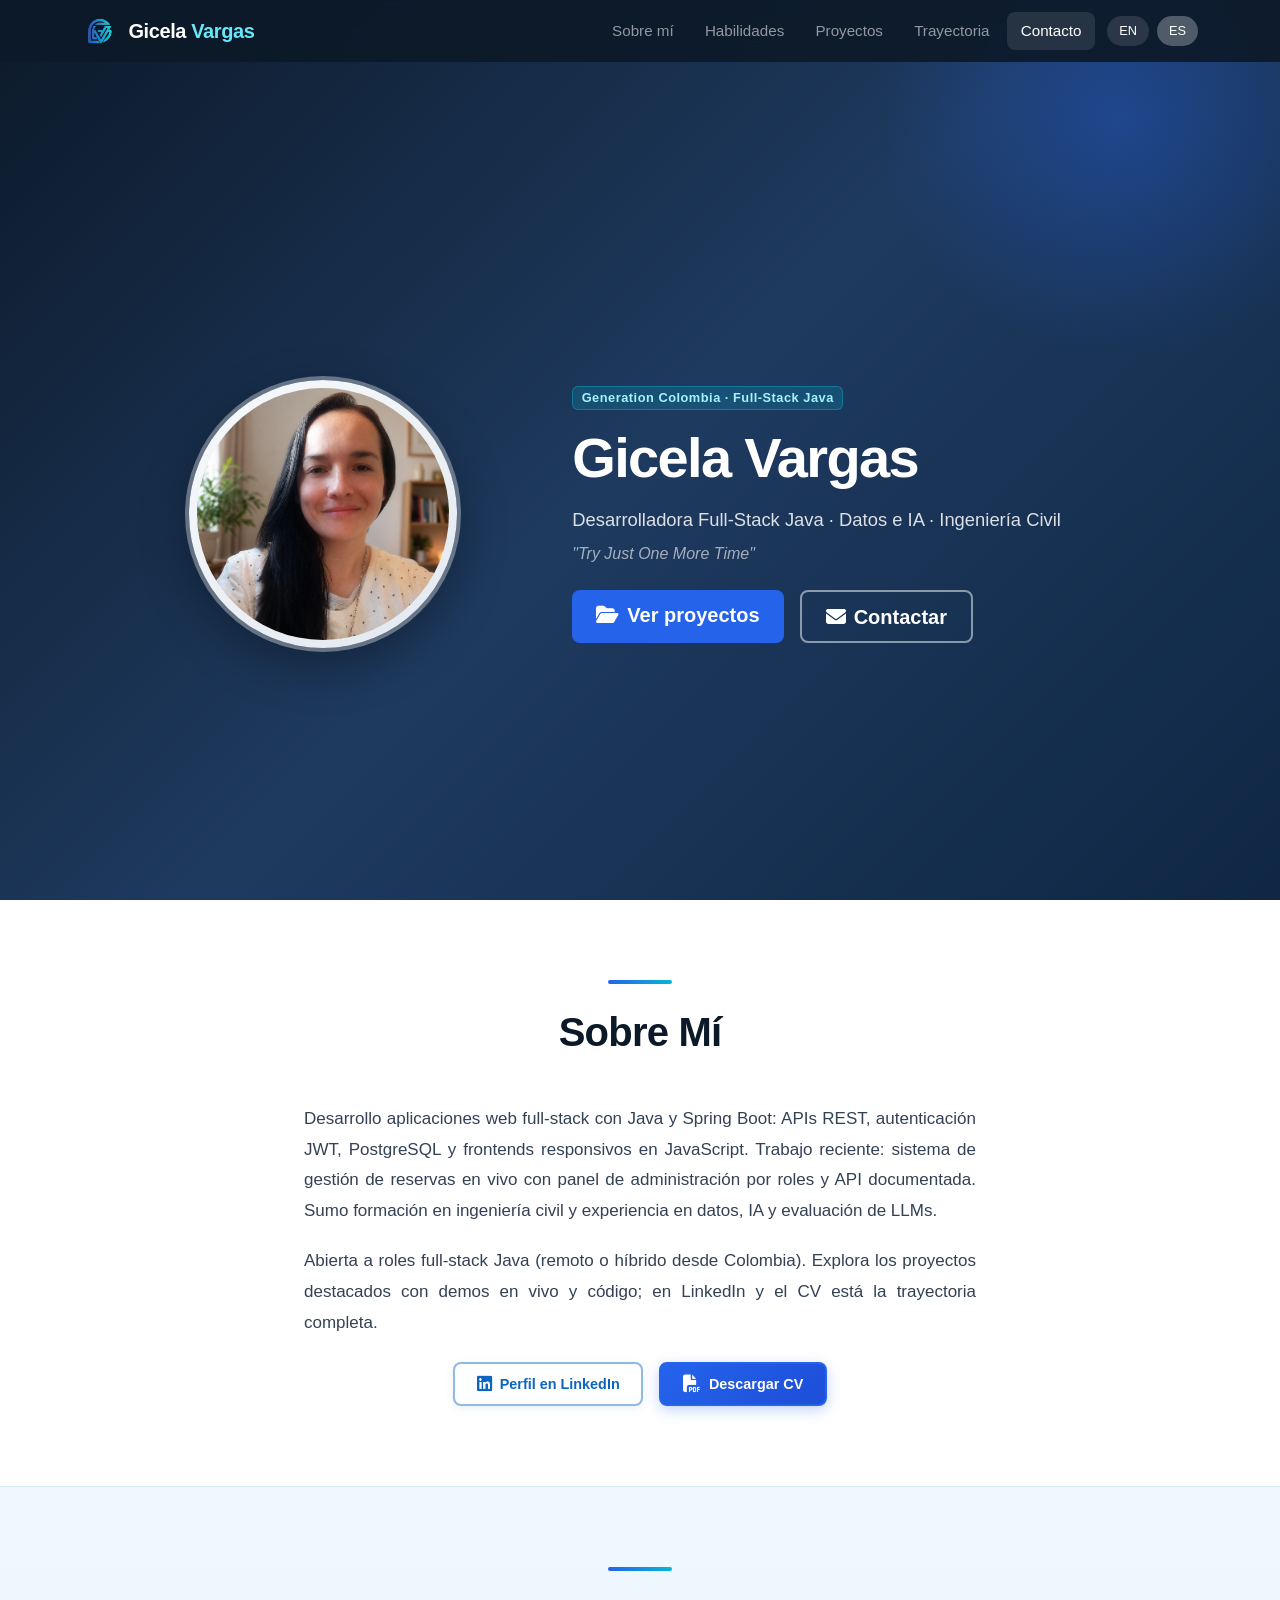
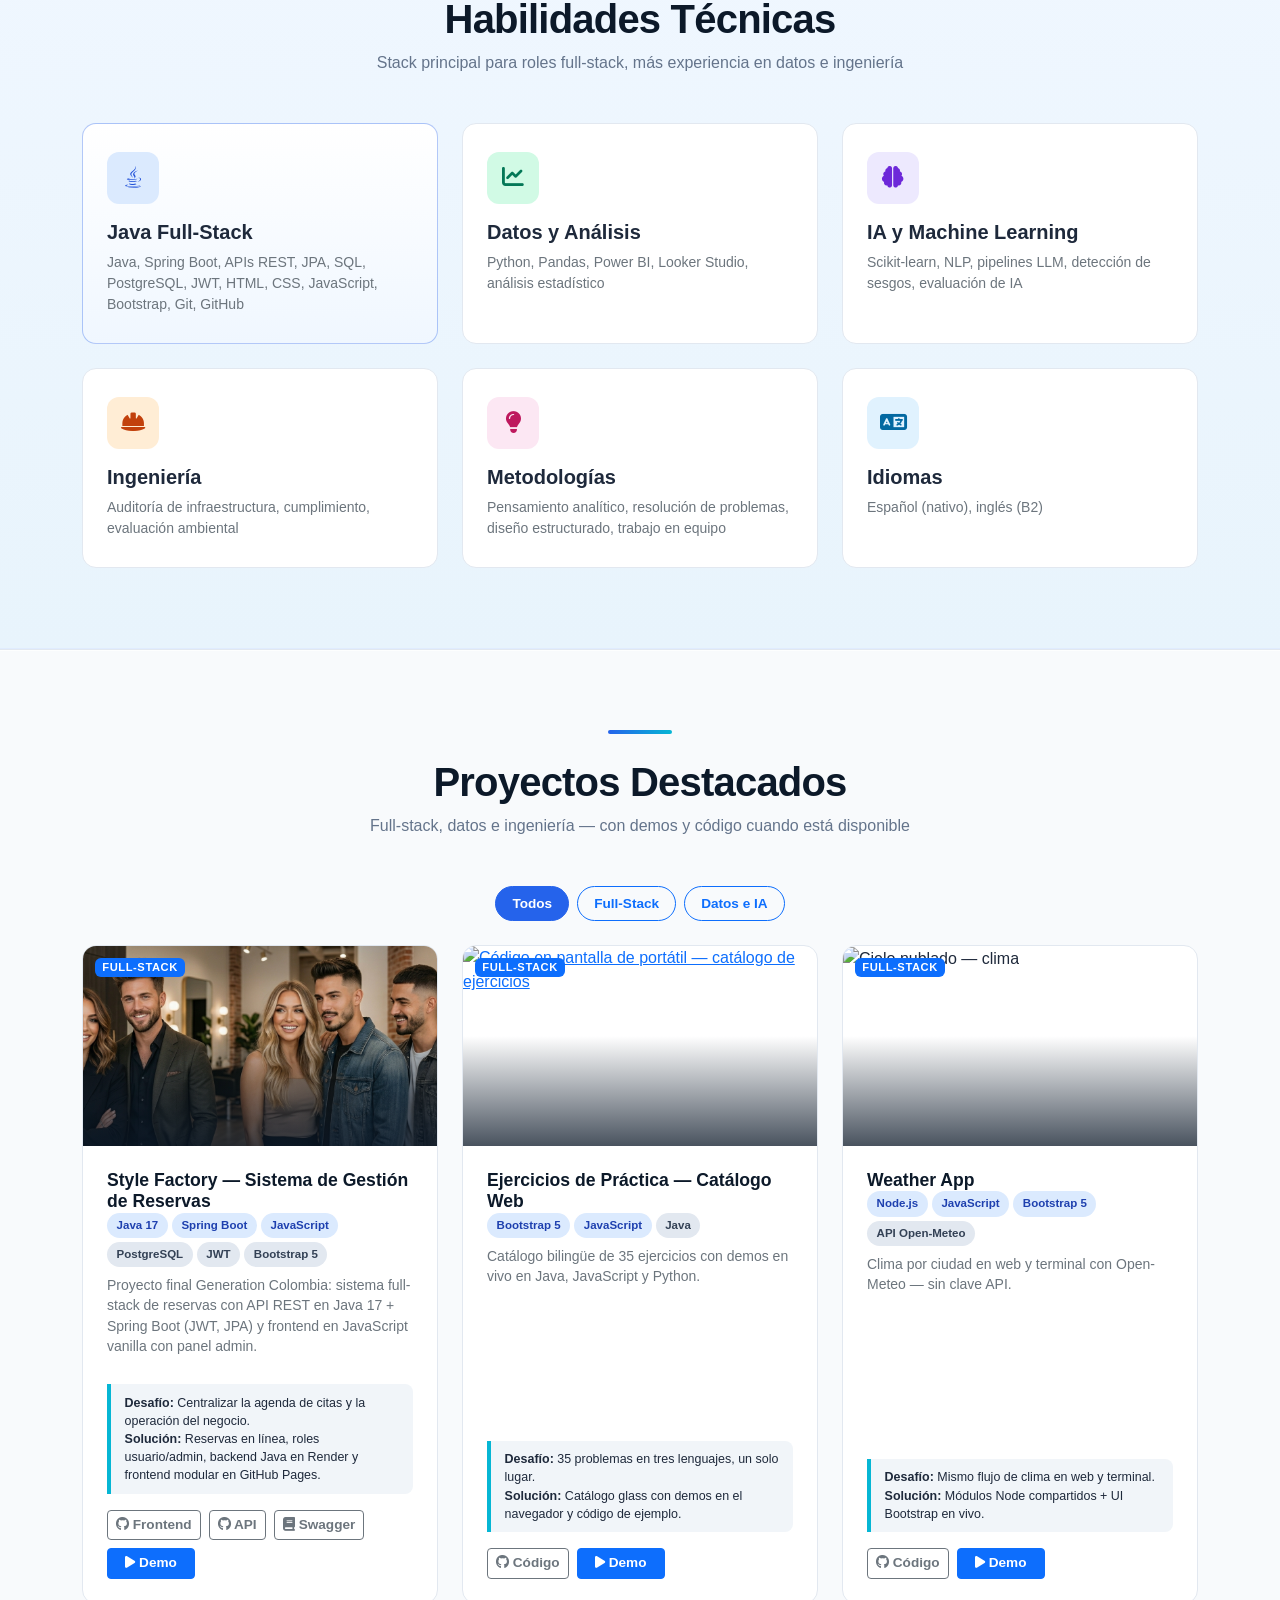
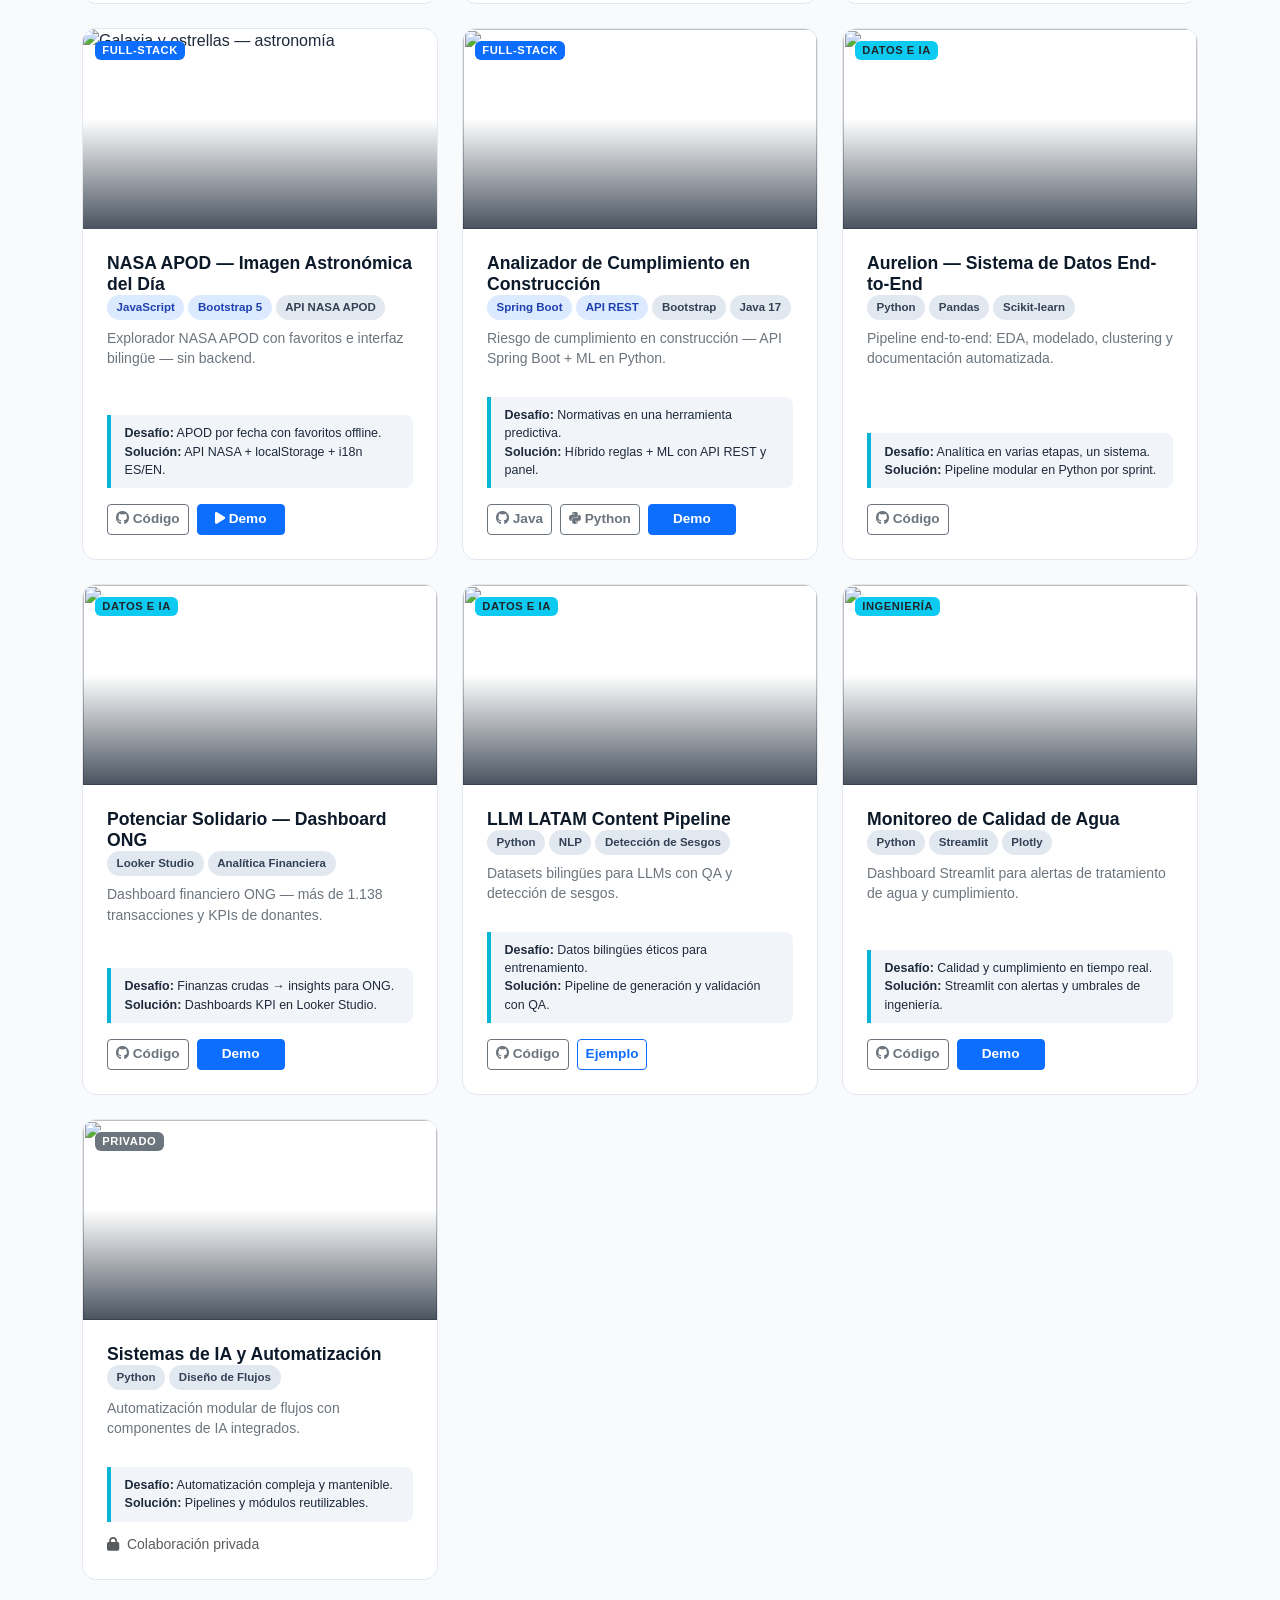
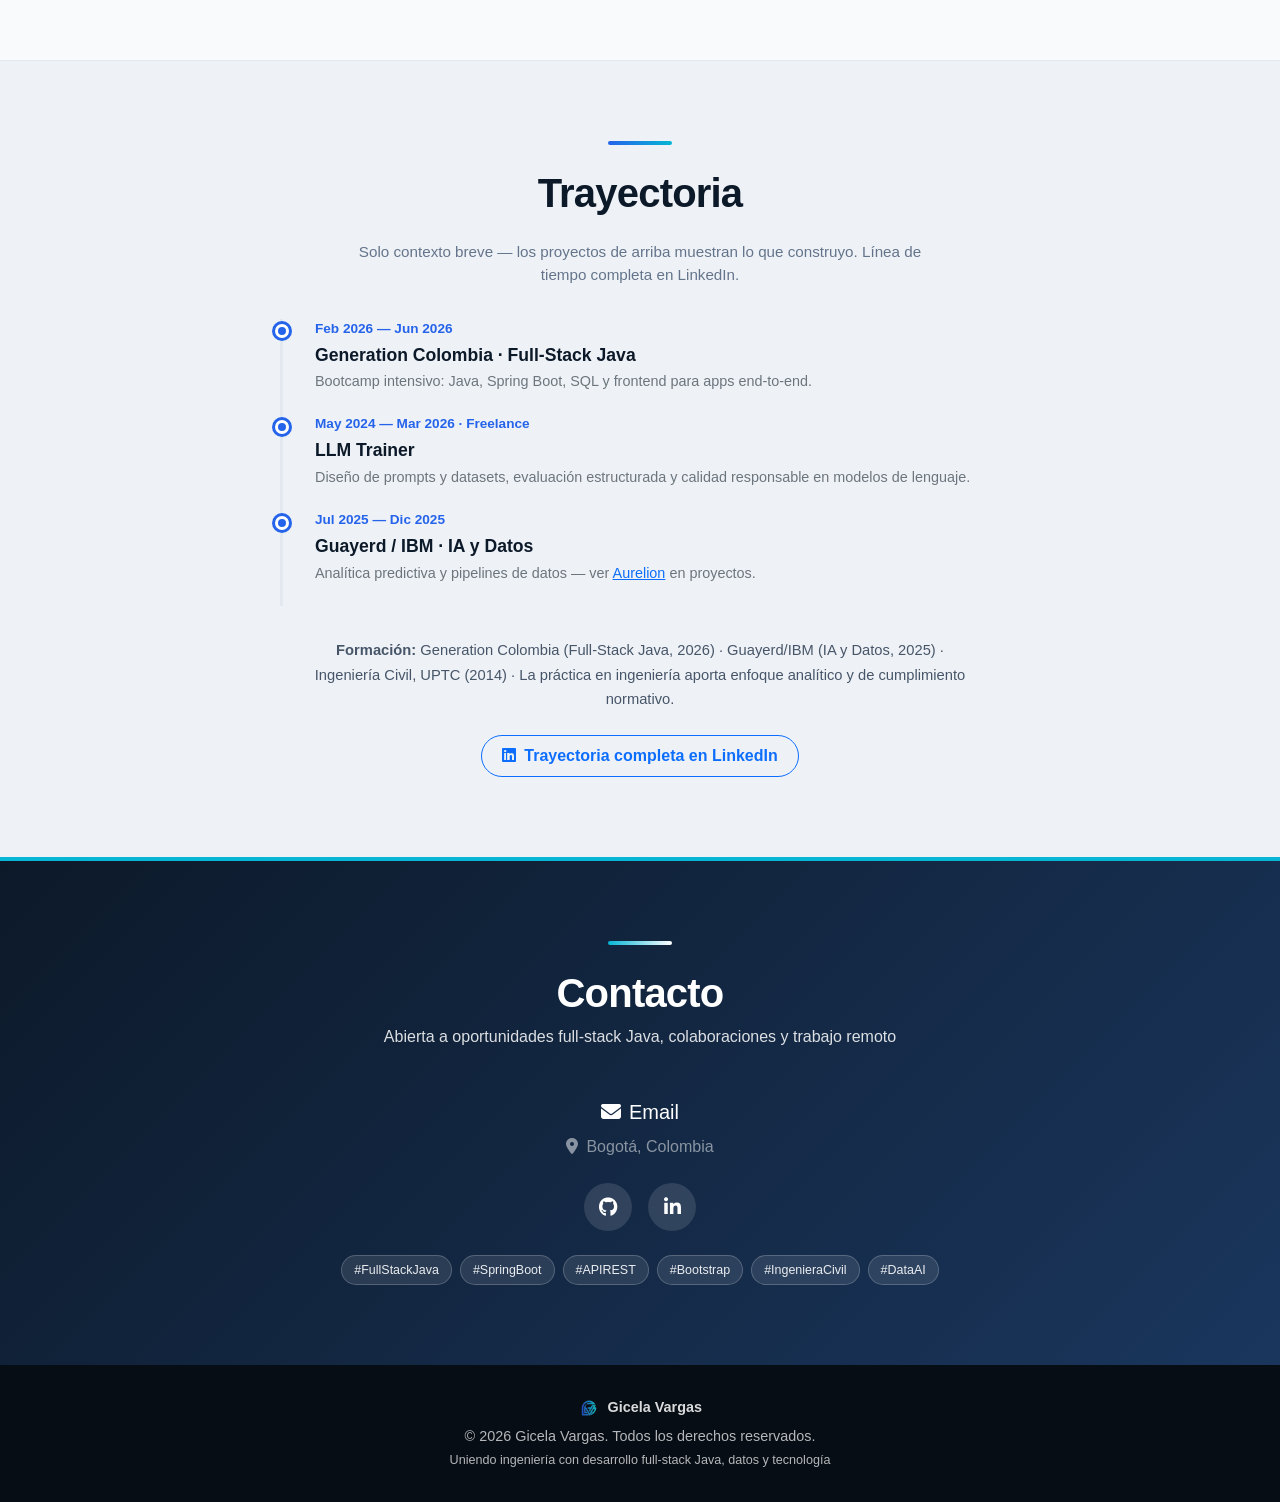
==== index-es.html @ 5c9d3926 "About Me: describir el sistema de reservas sin nombre de bootcamp ni proyecto." ====
<!DOCTYPE html>
<html lang="es">
<head>
  <meta charset="UTF-8">
  <meta name="viewport" content="width=device-width, initial-scale=1.0">
  <meta name="description" content="Gicela Vargas — Desarrolladora Full-Stack Java. Spring Boot, APIs REST, proyectos de datos e IA con demos. Bogotá, abierta a remoto.">
  <title>Gicela Vargas | Desarrolladora Full-Stack Java</title>

  <!-- Open Graph / LinkedIn, WhatsApp, Facebook -->
  <meta property="og:url" content="https://enithv.github.io/portfolio-website/index-es.html">
  <meta property="og:type" content="website">
  <meta property="og:title" content="Gicela Vargas | Desarrolladora Full-Stack Java">
  <meta property="og:description" content="Gicela Vargas — Desarrolladora Full-Stack Java. Spring Boot, APIs REST, proyectos de datos e IA con demos. Bogotá, abierta a remoto.">
  <meta property="og:image" content="https://enithv.github.io/portfolio-website/img/og-image.jpg">
  <meta property="og:image:width" content="1200">
  <meta property="og:image:height" content="630">
  <meta property="og:image:alt" content="Gicela Vargas, desarrolladora Full-Stack Java">
  <meta property="og:locale" content="es_CO">

  <!-- Twitter / X -->
  <meta name="twitter:card" content="summary_large_image">
  <meta name="twitter:title" content="Gicela Vargas | Desarrolladora Full-Stack Java">
  <meta name="twitter:description" content="Gicela Vargas — Desarrolladora Full-Stack Java. Spring Boot, APIs REST, proyectos de datos e IA con demos. Bogotá, abierta a remoto.">
  <meta name="twitter:image" content="https://enithv.github.io/portfolio-website/img/og-image.jpg">

  <link rel="icon" href="img/favicon.png" type="image/png">
  <link rel="preconnect" href="https://fonts.bunny.net">
  <link href="https://fonts.bunny.net/css?family=plus-jakarta-sans:400,500,600,700,800" rel="stylesheet">
  <link href="https://cdn.jsdelivr.net/npm/bootstrap@5.3.3/dist/css/bootstrap.min.css" rel="stylesheet">
  <link href="https://cdnjs.cloudflare.com/ajax/libs/font-awesome/6.5.0/css/all.min.css" rel="stylesheet">
  <link href="css/styles.css" rel="stylesheet">
</head>
<body>

  <a href="#main" class="skip-link">Ir al contenido principal</a>

  <nav class="navbar navbar-expand-lg navbar-dark site-navbar fixed-top" aria-label="Navegación principal">
    <div class="container">
      <a class="navbar-brand brand-lockup" href="#home" aria-label="Gicela Vargas — inicio">
        <img src="img/logo-icon.png" alt="" width="36" height="36" class="brand-mark" aria-hidden="true">
        <span class="brand-text">Gicela <span class="brand-accent">Vargas</span></span>
      </a>
      <button class="navbar-toggler" type="button" data-bs-toggle="collapse" data-bs-target="#navbarNav"
        aria-controls="navbarNav" aria-expanded="false" aria-label="Abrir menú">
        <span class="navbar-toggler-icon"></span>
      </button>
      <div class="collapse navbar-collapse" id="navbarNav">
        <ul class="navbar-nav ms-auto align-items-lg-center gap-lg-1">
          <li class="nav-item"><a class="nav-link active" href="#about" data-section="about">Sobre mí</a></li>
          <li class="nav-item"><a class="nav-link" href="#skills" data-section="skills">Habilidades</a></li>
          <li class="nav-item"><a class="nav-link" href="#projects" data-section="projects">Proyectos</a></li>
          <li class="nav-item"><a class="nav-link" href="#experience" data-section="experience">Trayectoria</a></li>
          <li class="nav-item"><a class="nav-link" href="#contact" data-section="contact">Contacto</a></li>
          <li class="nav-item ms-lg-2 d-flex gap-2">
            <a href="index.html" class="lang-pill">EN</a>
            <a href="index-es.html" class="lang-pill active" aria-current="page">ES</a>
          </li>
        </ul>
      </div>
    </div>
  </nav>

  <header class="hero-section" id="home">
    <div class="container hero-content">
      <div class="row align-items-center justify-content-center g-4 g-lg-5 py-5 hero-row">
        <div class="col-12 col-md-6 col-lg-5 hero-col-photo text-center">
          <div class="hero-avatar-wrap">
            <img src="Foto_Port.png" alt="Enith Gicela Vargas" class="hero-avatar" width="252" height="252">
          </div>
        </div>
        <div class="col-12 col-md-6 col-lg-7 text-center text-lg-start">
          <span class="badge hero-badge mb-3">Generation Colombia · Full-Stack Java</span>
          <h1 class="hero-title display-4 mb-3">Gicela Vargas</h1>
          <p class="hero-subtitle mb-2">Desarrolladora Full-Stack Java · Datos e IA · Ingeniería Civil</p>
          <p class="hero-quote mb-4">"Try Just One More Time"</p>
          <div class="d-flex flex-wrap gap-3 justify-content-center justify-content-lg-start">
            <a href="#projects" class="btn btn-hero-primary btn-lg">
              <i class="fa-solid fa-folder-open me-2" aria-hidden="true"></i>Ver proyectos
            </a>
            <a href="#contact" class="btn btn-hero-outline btn-lg">
              <i class="fa-solid fa-envelope me-2" aria-hidden="true"></i>Contactar
            </a>
          </div>
        </div>
      </div>
    </div>
  </header>

  <main id="main">

    <section id="about" class="section-block section-bg-white">
      <div class="container">
        <div class="text-center mb-5">
          <div class="section-line"></div>
          <h2 class="section-heading display-6">Sobre Mí</h2>
        </div>
        <div class="about-content">
          <p class="about-cv-text">
            Desarrollo aplicaciones web full-stack con Java y Spring Boot: APIs REST, autenticación JWT,
            PostgreSQL y frontends responsivos en JavaScript. Trabajo reciente: sistema de gestión de reservas
            en vivo con panel de administración por roles y API documentada. Sumo formación en ingeniería civil
            y experiencia en datos, IA y evaluación de LLMs.
          </p>
          <p class="about-cv-text">
            Abierta a roles full-stack Java (remoto o híbrido desde Colombia). Explora los proyectos destacados
            con demos en vivo y código; en LinkedIn y el CV está la trayectoria completa.
          </p>
          <div class="about-cv-actions d-flex flex-wrap align-items-center justify-content-center gap-3">
            <a href="https://www.linkedin.com/in/gicelavargas/" class="about-action-btn about-action-linkedin" target="_blank" rel="noopener noreferrer">
              <i class="fab fa-linkedin" aria-hidden="true"></i>
              <span>Perfil en LinkedIn</span>
            </a>
            <a href="CV-EGicela_Vargas_Es.pdf" class="about-action-btn about-action-cv" download target="_blank" rel="noopener noreferrer">
              <i class="fa-solid fa-file-pdf" aria-hidden="true"></i>
              <span>Descargar CV</span>
            </a>
          </div>
        </div>
      </div>
    </section>

    <section id="skills" class="section-block section-bg-tint">
      <div class="container">
        <div class="text-center">
          <div class="section-line"></div>
          <h2 class="section-heading display-6">Habilidades Técnicas</h2>
          <p class="section-subheading">Stack principal para roles full-stack, más experiencia en datos e ingeniería</p>
        </div>
        <div class="row g-4">
          <div class="col-md-6 col-lg-4">
            <article class="skill-card featured">
              <div class="skill-icon java"><i class="fa-brands fa-java" aria-hidden="true"></i></div>
              <h3 class="h5 fw-bold">Java Full-Stack</h3>
              <p class="text-secondary mb-0 small">Java, Spring Boot, APIs REST, JPA, SQL, PostgreSQL, JWT, HTML, CSS, JavaScript, Bootstrap, Git, GitHub</p>
            </article>
          </div>
          <div class="col-md-6 col-lg-4">
            <article class="skill-card">
              <div class="skill-icon data"><i class="fa-solid fa-chart-line" aria-hidden="true"></i></div>
              <h3 class="h5 fw-bold">Datos y Análisis</h3>
              <p class="text-secondary mb-0 small">Python, Pandas, Power BI, Looker Studio, análisis estadístico</p>
            </article>
          </div>
          <div class="col-md-6 col-lg-4">
            <article class="skill-card">
              <div class="skill-icon ai"><i class="fa-solid fa-brain" aria-hidden="true"></i></div>
              <h3 class="h5 fw-bold">IA y Machine Learning</h3>
              <p class="text-secondary mb-0 small">Scikit-learn, NLP, pipelines LLM, detección de sesgos, evaluación de IA</p>
            </article>
          </div>
          <div class="col-md-6 col-lg-4">
            <article class="skill-card">
              <div class="skill-icon eng"><i class="fa-solid fa-hard-hat" aria-hidden="true"></i></div>
              <h3 class="h5 fw-bold">Ingeniería</h3>
              <p class="text-secondary mb-0 small">Auditoría de infraestructura, cumplimiento, evaluación ambiental</p>
            </article>
          </div>
          <div class="col-md-6 col-lg-4">
            <article class="skill-card">
              <div class="skill-icon soft"><i class="fa-solid fa-lightbulb" aria-hidden="true"></i></div>
              <h3 class="h5 fw-bold">Metodologías</h3>
              <p class="text-secondary mb-0 small">Pensamiento analítico, resolución de problemas, diseño estructurado, trabajo en equipo</p>
            </article>
          </div>
          <div class="col-md-6 col-lg-4">
            <article class="skill-card">
              <div class="skill-icon lang"><i class="fa-solid fa-language" aria-hidden="true"></i></div>
              <h3 class="h5 fw-bold">Idiomas</h3>
              <p class="text-secondary mb-0 small">Español (nativo), inglés (B2)</p>
            </article>
          </div>
        </div>
      </div>
    </section>

    <section id="projects" class="section-block section-bg-surface">
      <div class="container">
        <div class="text-center">
          <div class="section-line"></div>
          <h2 class="section-heading display-6">Proyectos Destacados</h2>
          <p class="section-subheading">Full-stack, datos e ingeniería — con demos y código cuando está disponible</p>
        </div>

        <div class="d-flex flex-wrap justify-content-center gap-2 mb-4 filter-pills" role="group" aria-label="Filtrar proyectos">
          <input type="radio" class="btn-check" name="projectFilter" id="f-all" value="all" checked>
          <label class="btn btn-outline-primary" for="f-all">Todos</label>
          <input type="radio" class="btn-check" name="projectFilter" id="f-fs" value="fullstack">
          <label class="btn btn-outline-primary" for="f-fs">Full-Stack</label>
          <input type="radio" class="btn-check" name="projectFilter" id="f-data" value="data">
          <label class="btn btn-outline-primary" for="f-data">Datos e IA</label>
        </div>

        <div class="row g-4">

          <div class="col-md-6 col-lg-4 project-item" data-tags="all,fullstack">
            <article class="project-card">
              <div class="card-img-wrap">
                <span class="badge bg-primary project-badge">Full-Stack</span>
                <a href="https://enithv.github.io/stylefactory/" target="_blank" rel="noopener noreferrer" class="card-img-link" aria-label="Abrir demo de Style Factory">
                  <img src="img/stylefactory-banner.png" class="card-img-banner" alt="Style Factory — sistema de gestión de reservas" loading="lazy">
                </a>
              </div>
              <div class="card-body">
                <h3 class="card-title">Style Factory — Sistema de Gestión de Reservas</h3>
                <div class="d-flex flex-wrap gap-1 mb-2">
                  <span class="tech-badge primary-tech">Java 17</span>
                  <span class="tech-badge primary-tech">Spring Boot</span>
                  <span class="tech-badge primary-tech">JavaScript</span>
                  <span class="tech-badge">PostgreSQL</span>
                  <span class="tech-badge">JWT</span>
                  <span class="tech-badge">Bootstrap 5</span>
                </div>
                <p class="text-secondary small project-desc flex-grow-1">Proyecto final Generation Colombia: sistema full-stack de reservas con API REST en Java 17 + Spring Boot (JWT, JPA) y frontend en JavaScript vanilla con panel admin.</p>
                <div class="challenge-box">
                  <strong>Desafío:</strong> Centralizar la agenda de citas y la operación del negocio.<br>
                  <strong>Solución:</strong> Reservas en línea, roles usuario/admin, backend Java en Render y frontend modular en GitHub Pages.
                </div>
                <div class="project-links d-flex flex-wrap gap-2 mt-auto">
                  <a href="https://github.com/EnithV/stylefactory" class="btn btn-sm btn-outline-secondary" target="_blank" rel="noopener noreferrer"><i class="fab fa-github"></i> Frontend</a>
                  <a href="https://github.com/EnithV/stylefactory-backend" class="btn btn-sm btn-outline-secondary" target="_blank" rel="noopener noreferrer"><i class="fab fa-github"></i> API</a>
                  <a href="https://stylefactoryapi.onrender.com/swagger-ui/index.html" class="btn btn-sm btn-outline-secondary" target="_blank" rel="noopener noreferrer"><i class="fa-solid fa-book me-1"></i>Swagger</a>
                  <a href="https://enithv.github.io/stylefactory/" class="btn btn-sm btn-primary" target="_blank" rel="noopener noreferrer"><i class="fa-solid fa-play me-1"></i>Demo</a>
                </div>
              </div>
            </article>
          </div>

          <div class="col-md-6 col-lg-4 project-item" data-tags="all,fullstack">
            <article class="project-card">
              <div class="card-img-wrap">
                <span class="badge bg-primary project-badge">Full-Stack</span>
                <a href="https://enithv.github.io/Excercises_practice/" target="_blank" rel="noopener noreferrer" class="card-img-link" aria-label="Abrir demo de Ejercicios de práctica">
                  <img src="https://images.pexels.com/photos/577585/pexels-photo-577585.jpeg?auto=compress&amp;cs=tinysrgb&amp;w=600" alt="Código en pantalla de portátil — catálogo de ejercicios" loading="lazy">
                </a>
              </div>
              <div class="card-body">
                <h3 class="card-title">Ejercicios de Práctica — Catálogo Web</h3>
                <div class="d-flex flex-wrap gap-1 mb-2">
                  <span class="tech-badge primary-tech">Bootstrap 5</span>
                  <span class="tech-badge primary-tech">JavaScript</span>
                  <span class="tech-badge">Java</span>
                </div>
                <p class="text-secondary small project-desc flex-grow-1">Catálogo bilingüe de 35 ejercicios con demos en vivo en Java, JavaScript y Python.</p>
                <div class="challenge-box">
                  <strong>Desafío:</strong> 35 problemas en tres lenguajes, un solo lugar.<br>
                  <strong>Solución:</strong> Catálogo glass con demos en el navegador y código de ejemplo.
                </div>
                <div class="project-links d-flex gap-2 mt-auto">
                  <a href="https://github.com/EnithV/Excercises_practice" class="btn btn-sm btn-outline-secondary" target="_blank" rel="noopener noreferrer"><i class="fab fa-github"></i> Código</a>
                  <a href="https://enithv.github.io/Excercises_practice/" class="btn btn-sm btn-primary" target="_blank" rel="noopener noreferrer"><i class="fa-solid fa-play me-1"></i>Demo</a>
                </div>
              </div>
            </article>
          </div>

          <div class="col-md-6 col-lg-4 project-item" data-tags="all,fullstack">
            <article class="project-card">
              <div class="card-img-wrap">
                <span class="badge bg-primary project-badge">Full-Stack</span>
                <img src="https://images.pexels.com/photos/2398220/pexels-photo-2398220.jpeg?auto=compress&cs=tinysrgb&w=600" alt="Cielo nublado — clima" loading="lazy">
              </div>
              <div class="card-body">
                <h3 class="card-title">Weather App</h3>
                <div class="d-flex flex-wrap gap-1 mb-2">
                  <span class="tech-badge primary-tech">Node.js</span>
                  <span class="tech-badge primary-tech">JavaScript</span>
                  <span class="tech-badge primary-tech">Bootstrap 5</span>
                  <span class="tech-badge">API Open-Meteo</span>
                </div>
                <p class="text-secondary small project-desc flex-grow-1">Clima por ciudad en web y terminal con Open-Meteo — sin clave API.</p>
                <div class="challenge-box">
                  <strong>Desafío:</strong> Mismo flujo de clima en web y terminal.<br>
                  <strong>Solución:</strong> Módulos Node compartidos + UI Bootstrap en vivo.
                </div>
                <div class="project-links d-flex gap-2 mt-auto">
                  <a href="https://github.com/EnithV/WeatherApp" class="btn btn-sm btn-outline-secondary" target="_blank" rel="noopener noreferrer"><i class="fab fa-github"></i> Código</a>
                  <a href="https://weatherapp-6yp3.onrender.com/" class="btn btn-sm btn-primary" target="_blank" rel="noopener noreferrer"><i class="fa-solid fa-play me-1"></i>Demo</a>
                </div>
              </div>
            </article>
          </div>

          <div class="col-md-6 col-lg-4 project-item" data-tags="all,fullstack">
            <article class="project-card">
              <div class="card-img-wrap">
                <span class="badge bg-primary project-badge">Full-Stack</span>
                <img src="https://images.pexels.com/photos/1252890/pexels-photo-1252890.jpeg?auto=compress&cs=tinysrgb&w=600" alt="Galaxia y estrellas — astronomía" loading="lazy">
              </div>
              <div class="card-body">
                <h3 class="card-title">NASA APOD — Imagen Astronómica del Día</h3>
                <div class="d-flex flex-wrap gap-1 mb-2">
                  <span class="tech-badge primary-tech">JavaScript</span>
                  <span class="tech-badge primary-tech">Bootstrap 5</span>
                  <span class="tech-badge">API NASA APOD</span>
                </div>
                <p class="text-secondary small project-desc flex-grow-1">Explorador NASA APOD con favoritos e interfaz bilingüe — sin backend.</p>
                <div class="challenge-box">
                  <strong>Desafío:</strong> APOD por fecha con favoritos offline.<br>
                  <strong>Solución:</strong> API NASA + localStorage + i18n ES/EN.
                </div>
                <div class="project-links d-flex gap-2 mt-auto">
                  <a href="https://github.com/EnithV/NASA_APOD" class="btn btn-sm btn-outline-secondary" target="_blank" rel="noopener noreferrer"><i class="fab fa-github"></i> Código</a>
                  <a href="https://enithv.github.io/NASA_APOD/" class="btn btn-sm btn-primary" target="_blank" rel="noopener noreferrer"><i class="fa-solid fa-play me-1"></i>Demo</a>
                </div>
              </div>
            </article>
          </div>

          <div class="col-md-6 col-lg-4 project-item" data-tags="all,fullstack,data">
            <article class="project-card">
              <div class="card-img-wrap">
                <span class="badge bg-primary project-badge">Full-Stack</span>
                <img src="https://images.unsplash.com/photo-1486406146926-c627a92ad1ab?auto=format&fit=crop&w=600&q=80" alt="" loading="lazy">
              </div>
              <div class="card-body">
                <h3 class="card-title">Analizador de Cumplimiento en Construcción</h3>
                <div class="d-flex flex-wrap gap-1 mb-2">
                  <span class="tech-badge primary-tech">Spring Boot</span>
                  <span class="tech-badge primary-tech">API REST</span>
                  <span class="tech-badge">Bootstrap</span>
                  <span class="tech-badge">Java 17</span>
                </div>
                <p class="text-secondary small project-desc flex-grow-1">Riesgo de cumplimiento en construcción — API Spring Boot + ML en Python.</p>
                <div class="challenge-box">
                  <strong>Desafío:</strong> Normativas en una herramienta predictiva.<br>
                  <strong>Solución:</strong> Híbrido reglas + ML con API REST y panel.
                </div>
                <div class="project-links d-flex flex-wrap gap-2 mt-auto">
                  <a href="https://github.com/EnithV/construction-compliance-java" class="btn btn-sm btn-outline-secondary" target="_blank" rel="noopener noreferrer"><i class="fab fa-github"></i> Java</a>
                  <a href="https://github.com/EnithV/construction-compliance-analyzer" class="btn btn-sm btn-outline-secondary" target="_blank" rel="noopener noreferrer"><i class="fab fa-python"></i> Python</a>
                  <a href="https://enithv.github.io/construction-compliance-java/" class="btn btn-sm btn-primary" target="_blank" rel="noopener noreferrer">Demo</a>
                </div>
              </div>
            </article>
          </div>

          <div class="col-md-6 col-lg-4 project-item" data-tags="all,data">
            <article class="project-card">
              <div class="card-img-wrap">
                <span class="badge bg-info text-dark project-badge">Datos e IA</span>
                <img src="https://images.unsplash.com/photo-1551288049-bebda4e38f71?auto=format&fit=crop&w=600&q=80" alt="" loading="lazy">
              </div>
              <div class="card-body">
                <h3 class="card-title">Aurelion — Sistema de Datos End-to-End</h3>
                <div class="d-flex flex-wrap gap-1 mb-2">
                  <span class="tech-badge">Python</span>
                  <span class="tech-badge">Pandas</span>
                  <span class="tech-badge">Scikit-learn</span>
                </div>
                <p class="text-secondary small project-desc flex-grow-1">Pipeline end-to-end: EDA, modelado, clustering y documentación automatizada.</p>
                <div class="challenge-box">
                  <strong>Desafío:</strong> Analítica en varias etapas, un sistema.<br>
                  <strong>Solución:</strong> Pipeline modular en Python por sprint.
                </div>
                <div class="project-links d-flex gap-2 mt-auto">
                  <a href="https://github.com/EnithV/PROYECTO-AURELION" class="btn btn-sm btn-outline-secondary" target="_blank" rel="noopener noreferrer"><i class="fab fa-github"></i> Código</a>
                </div>
              </div>
            </article>
          </div>

          <div class="col-md-6 col-lg-4 project-item" data-tags="all,data">
            <article class="project-card">
              <div class="card-img-wrap">
                <span class="badge bg-info text-dark project-badge">Datos e IA</span>
                <img src="https://images.unsplash.com/photo-1589829545856-d10d557cf95f?auto=format&fit=crop&w=600&q=80" alt="" loading="lazy">
              </div>
              <div class="card-body">
                <h3 class="card-title">Potenciar Solidario — Dashboard ONG</h3>
                <div class="d-flex flex-wrap gap-1 mb-2">
                  <span class="tech-badge">Looker Studio</span>
                  <span class="tech-badge">Analítica Financiera</span>
                </div>
                <p class="text-secondary small project-desc flex-grow-1">Dashboard financiero ONG — más de 1.138 transacciones y KPIs de donantes.</p>
                <div class="challenge-box">
                  <strong>Desafío:</strong> Finanzas crudas → insights para ONG.<br>
                  <strong>Solución:</strong> Dashboards KPI en Looker Studio.
                </div>
                <div class="project-links d-flex gap-2 mt-auto">
                  <a href="https://github.com/EnithV/potenciar-solidario-financial-analysis" class="btn btn-sm btn-outline-secondary" target="_blank" rel="noopener noreferrer"><i class="fab fa-github"></i> Código</a>
                  <a href="https://lookerstudio.google.com/s/iESBg8dQb4w" class="btn btn-sm btn-primary" target="_blank" rel="noopener noreferrer">Demo</a>
                </div>
              </div>
            </article>
          </div>

          <div class="col-md-6 col-lg-4 project-item" data-tags="all,data">
            <article class="project-card">
              <div class="card-img-wrap">
                <span class="badge bg-info text-dark project-badge">Datos e IA</span>
                <img src="https://images.unsplash.com/photo-1534723328310-e82dad3ee43f?auto=format&fit=crop&w=600&q=80" alt="" loading="lazy">
              </div>
              <div class="card-body">
                <h3 class="card-title">LLM LATAM Content Pipeline</h3>
                <div class="d-flex flex-wrap gap-1 mb-2">
                  <span class="tech-badge">Python</span>
                  <span class="tech-badge">NLP</span>
                  <span class="tech-badge">Detección de Sesgos</span>
                </div>
                <p class="text-secondary small project-desc flex-grow-1">Datasets bilingües para LLMs con QA y detección de sesgos.</p>
                <div class="challenge-box">
                  <strong>Desafío:</strong> Datos bilingües éticos para entrenamiento.<br>
                  <strong>Solución:</strong> Pipeline de generación y validación con QA.
                </div>
                <div class="project-links d-flex gap-2 mt-auto">
                  <a href="https://github.com/EnithV/llm-latam-content-pipeline" class="btn btn-sm btn-outline-secondary" target="_blank" rel="noopener noreferrer"><i class="fab fa-github"></i> Código</a>
                  <a href="https://github.com/EnithV/llm-latam-content-pipeline/blob/main/sample_output.json" class="btn btn-sm btn-outline-primary" target="_blank" rel="noopener noreferrer">Ejemplo</a>
                </div>
              </div>
            </article>
          </div>

          <div class="col-md-6 col-lg-4 project-item" data-tags="all,data">
            <article class="project-card">
              <div class="card-img-wrap">
                <span class="badge bg-info text-dark project-badge">Ingeniería</span>
                <img src="https://images.unsplash.com/photo-1460925895917-afdab827c52f?auto=format&fit=crop&w=600&q=80" alt="" loading="lazy">
              </div>
              <div class="card-body">
                <h3 class="card-title">Monitoreo de Calidad de Agua</h3>
                <div class="d-flex flex-wrap gap-1 mb-2">
                  <span class="tech-badge">Python</span>
                  <span class="tech-badge">Streamlit</span>
                  <span class="tech-badge">Plotly</span>
                </div>
                <p class="text-secondary small project-desc flex-grow-1">Dashboard Streamlit para alertas de tratamiento de agua y cumplimiento.</p>
                <div class="challenge-box">
                  <strong>Desafío:</strong> Calidad y cumplimiento en tiempo real.<br>
                  <strong>Solución:</strong> Streamlit con alertas y umbrales de ingeniería.
                </div>
                <div class="project-links d-flex gap-2 mt-auto">
                  <a href="https://github.com/EnithV/water-quality-monitor" class="btn btn-sm btn-outline-secondary" target="_blank" rel="noopener noreferrer"><i class="fab fa-github"></i> Código</a>
                  <a href="https://enithv.github.io/water-quality-monitor/" class="btn btn-sm btn-primary" target="_blank" rel="noopener noreferrer">Demo</a>
                </div>
              </div>
            </article>
          </div>

          <div class="col-md-6 col-lg-4 project-item" data-tags="all,data">
            <article class="project-card">
              <div class="card-img-wrap">
                <span class="badge bg-secondary project-badge">Privado</span>
                <img src="https://images.unsplash.com/photo-1558494949-ef010cbdcc31?auto=format&fit=crop&w=600&q=80" alt="" loading="lazy">
              </div>
              <div class="card-body">
                <h3 class="card-title">Sistemas de IA y Automatización</h3>
                <div class="d-flex flex-wrap gap-1 mb-2">
                  <span class="tech-badge">Python</span>
                  <span class="tech-badge">Diseño de Flujos</span>
                </div>
                <p class="text-secondary small project-desc flex-grow-1">Automatización modular de flujos con componentes de IA integrados.</p>
                <div class="challenge-box">
                  <strong>Desafío:</strong> Automatización compleja y mantenible.<br>
                  <strong>Solución:</strong> Pipelines y módulos reutilizables.
                </div>
                <p class="text-muted small mt-auto mb-0"><i class="fa-solid fa-lock me-1"></i> Colaboración privada</p>
              </div>
            </article>
          </div>

        </div>
      </div>
    </section>

    <section id="experience" class="section-block section-bg-muted">
      <div class="container">
        <div class="text-center mb-4">
          <div class="section-line"></div>
          <h2 class="section-heading display-6">Trayectoria</h2>
        </div>
        <p class="trajectory-intro">Solo contexto breve — los proyectos de arriba muestran lo que construyo. Línea de tiempo completa en LinkedIn.</p>
        <div class="timeline timeline-compact">
          <article class="timeline-item">
            <p class="meta">Feb 2026 — Jun 2026</p>
            <h3>Generation Colombia · Full-Stack Java</h3>
            <p class="text-secondary mb-0">Bootcamp intensivo: Java, Spring Boot, SQL y frontend para apps end-to-end.</p>
          </article>
          <article class="timeline-item">
            <p class="meta">May 2024 — Mar 2026 · Freelance</p>
            <h3>LLM Trainer</h3>
            <p class="text-secondary mb-0">Diseño de prompts y datasets, evaluación estructurada y calidad responsable en modelos de lenguaje.</p>
          </article>
          <article class="timeline-item">
            <p class="meta">Jul 2025 — Dic 2025</p>
            <h3>Guayerd / IBM · IA y Datos</h3>
            <p class="text-secondary mb-0">Analítica predictiva y pipelines de datos — ver <a href="#projects">Aurelion</a> en proyectos.</p>
          </article>
        </div>
        <p class="trajectory-edu">
          <strong>Formación:</strong> Generation Colombia (Full-Stack Java, 2026) · Guayerd/IBM (IA y Datos, 2025) ·
          Ingeniería Civil, UPTC (2014) · La práctica en ingeniería aporta enfoque analítico y de cumplimiento normativo.
        </p>
        <div class="trajectory-link">
          <a href="https://www.linkedin.com/in/gicelavargas/" class="btn btn-outline-primary" target="_blank" rel="noopener noreferrer">
            <i class="fab fa-linkedin me-2" aria-hidden="true"></i>Trayectoria completa en LinkedIn
          </a>
        </div>
      </div>
    </section>

    <section id="contact" class="section-block contact-section">
      <div class="container text-center">
        <div class="section-line"></div>
        <h2 class="section-heading display-6">Contacto</h2>
        <p class="section-subheading mx-auto">Abierta a oportunidades full-stack Java, colaboraciones y trabajo remoto</p>
        <ul class="list-unstyled mb-4">
          <li class="mb-2">
            <a href="mailto:ingegvargas@gmail.com" class="text-white text-decoration-none fs-5" aria-label="Enviar correo">
              <i class="fa-solid fa-envelope me-2" aria-hidden="true"></i>Email
            </a>
          </li>
          <li class="text-white-50"><i class="fa-solid fa-location-dot me-2" aria-hidden="true"></i>Bogotá, Colombia</li>
        </ul>
        <div class="d-flex justify-content-center gap-3 mb-4">
          <a href="https://github.com/EnithV" class="social-btn" target="_blank" rel="noopener noreferrer" aria-label="GitHub"><i class="fab fa-github"></i></a>
          <a href="https://www.linkedin.com/in/gicelavargas/" class="social-btn" target="_blank" rel="noopener noreferrer" aria-label="LinkedIn"><i class="fab fa-linkedin-in"></i></a>
        </div>
        <div class="d-flex flex-wrap justify-content-center gap-2">
          <span class="hashtag-pill">#FullStackJava</span>
          <span class="hashtag-pill">#SpringBoot</span>
          <span class="hashtag-pill">#APIREST</span>
          <span class="hashtag-pill">#Bootstrap</span>
          <span class="hashtag-pill">#IngenieraCivil</span>
          <span class="hashtag-pill">#DataAI</span>
        </div>
      </div>
    </section>

  </main>

  <footer class="site-footer text-center">
    <div class="container">
      <p class="footer-lockup">
        <img src="img/logo-icon.png" alt="" width="22" height="22" class="brand-mark" aria-hidden="true">
        <span>Gicela Vargas</span>
      </p>
      <p class="mb-1">&copy; 2026 Gicela Vargas. Todos los derechos reservados.</p>
      <p class="mb-0 small">Uniendo ingeniería con desarrollo full-stack Java, datos y tecnología</p>
    </div>
  </footer>

  <script src="https://cdn.jsdelivr.net/npm/bootstrap@5.3.3/dist/js/bootstrap.bundle.min.js"></script>
  <script src="js/main.js"></script>
</body>
</html>
---- css/styles.css ----
:root {
  --fs-primary: #0c1929;
  --fs-primary-soft: #132337;
  --fs-accent: #2563eb;
  --fs-accent-hover: #1d4ed8;
  --fs-highlight: #06b6d4;
  --fs-surface: #f8fafc;
  --fs-bg-white: #ffffff;
  --fs-bg-tint: #f0f7ff;
  --fs-bg-muted: #eef2f6;
  --fs-muted: #64748b;
  --fs-border: #e2e8f0;
  --fs-radius: 0.875rem;
  --fs-shadow: 0 4px 24px rgba(12, 25, 41, 0.08);
  --fs-shadow-lg: 0 12px 40px rgba(12, 25, 41, 0.12);
  --fs-font: "Plus Jakarta Sans", sans-serif;
}

html {
  scroll-behavior: smooth;
}

@media (prefers-reduced-motion: reduce) {
  html {
    scroll-behavior: auto;
  }
  * {
    animation-duration: 0.01ms !important;
    transition-duration: 0.01ms !important;
  }
}

body {
  font-family: var(--fs-font);
  color: #1e293b;
  background: var(--fs-surface);
}

.skip-link {
  position: absolute;
  left: -9999px;
  top: 0;
  z-index: 1100;
  padding: 0.75rem 1.25rem;
  background: #fff;
  color: var(--fs-primary);
  font-weight: 600;
  border-radius: 0 0 var(--fs-radius) 0;
}

.skip-link:focus {
  left: 0;
  outline: 3px solid var(--fs-accent);
  outline-offset: 2px;
}

/* Navbar */
.site-navbar {
  background: rgba(12, 25, 41, 0.92);
  backdrop-filter: blur(12px);
  transition: box-shadow 0.3s ease, padding 0.3s ease;
}

.site-navbar.scrolled {
  box-shadow: 0 4px 20px rgba(0, 0, 0, 0.15);
}

.site-navbar .navbar-brand,
.site-navbar .brand-lockup {
  font-weight: 700;
  letter-spacing: -0.02em;
  color: #fff;
  text-decoration: none;
}

.brand-lockup {
  display: inline-flex;
  align-items: center;
  gap: 0.65rem;
}

.brand-mark {
  width: 2.25rem;
  height: 2.25rem;
  flex-shrink: 0;
  display: block;
  object-fit: contain;
  background: transparent;
}

.brand-accent {
  color: #67e8f9;
}

.brand-lockup:hover {
  color: #fff;
  opacity: 0.92;
}

section[id] {
  scroll-margin-top: 5.5rem;
}

.site-navbar .nav-link {
  font-weight: 500;
  font-size: 0.95rem;
  padding: 0.5rem 0.85rem !important;
  border-radius: 0.5rem;
  transition: background 0.2s, color 0.2s;
}

.site-navbar .nav-link:hover,
.site-navbar .nav-link.active {
  background: rgba(255, 255, 255, 0.1);
  color: #fff !important;
}

.lang-pill {
  font-size: 0.8rem;
  padding: 0.35rem 0.75rem;
  border-radius: 2rem;
  background: rgba(255, 255, 255, 0.12);
  color: #fff;
  text-decoration: none;
  transition: background 0.2s;
}

.lang-pill:hover,
.lang-pill.active {
  background: rgba(255, 255, 255, 0.28);
  color: #fff;
}

/* Hero */
.hero-section {
  min-height: 100vh;
  display: flex;
  align-items: center;
  background: linear-gradient(135deg, var(--fs-primary) 0%, #1e3a5f 50%, #0f2744 100%);
  color: #fff;
  position: relative;
  overflow: hidden;
  padding-top: 5rem;
}

.hero-section::before {
  content: "";
  position: absolute;
  inset: 0;
  background: url("https://images.unsplash.com/photo-1518770660439-4636190af475?auto=format&fit=crop&w=1600&q=80")
    center/cover;
  opacity: 0.07;
}

.hero-section::after {
  content: "";
  position: absolute;
  width: 480px;
  height: 480px;
  background: radial-gradient(circle, rgba(37, 99, 235, 0.35) 0%, transparent 70%);
  top: -120px;
  right: -80px;
  pointer-events: none;
}

.hero-content {
  position: relative;
  z-index: 1;
}

.hero-row {
  max-width: 1100px;
  margin: 0 auto;
}

.hero-col-photo {
  display: flex;
  justify-content: center;
}

.hero-avatar-wrap {
  display: inline-block;
  padding: 8px;
  border-radius: 50%;
  background: linear-gradient(145deg, #f8fafc 0%, #e2e8f0 100%);
  box-shadow:
    0 0 0 4px rgba(255, 255, 255, 0.35),
    0 16px 48px rgba(0, 0, 0, 0.35);
  margin-bottom: 0;
}

.hero-avatar {
  display: block;
  width: 200px;
  height: 200px;
  object-fit: cover;
  object-position: center 32%;
  border-radius: 50%;
  background-color: #f1f5f9;
}

@media (min-width: 768px) {
  .hero-avatar {
    width: 228px;
    height: 228px;
  }
}

@media (min-width: 992px) {
  .hero-avatar {
    width: 252px;
    height: 252px;
  }

  .hero-col-photo {
    justify-content: center;
    padding-right: 1rem;
  }
}

.hero-badge {
  background: rgba(6, 182, 212, 0.2);
  border: 1px solid rgba(6, 182, 212, 0.4);
  color: #a5f3fc;
  font-weight: 600;
  font-size: 0.8rem;
  letter-spacing: 0.04em;
}

.hero-title {
  font-weight: 800;
  letter-spacing: -0.03em;
  line-height: 1.15;
}

.hero-subtitle {
  color: rgba(255, 255, 255, 0.85);
  font-size: 1.15rem;
  max-width: 36rem;
}

.hero-quote {
  color: rgba(255, 255, 255, 0.6);
  font-style: italic;
}

.hero-intro {
  font-size: 1.1rem;
  font-weight: 400;
  line-height: 1.6;
}

.btn-hero-primary {
  background: var(--fs-accent);
  border: none;
  color: #fff;
  font-weight: 600;
  padding: 0.65rem 1.5rem;
  border-radius: 0.5rem;
}

.btn-hero-primary:hover,
.btn-hero-primary:focus,
.btn-hero-primary:active {
  background: var(--fs-accent-hover);
  color: #fff;
  border: none;
}

.btn-hero-outline {
  border: 2px solid rgba(255, 255, 255, 0.5);
  color: #fff;
  font-weight: 600;
  padding: 0.6rem 1.5rem;
  border-radius: 0.5rem;
}

.btn-hero-outline:hover {
  background: rgba(255, 255, 255, 0.12);
  border-color: #fff;
  color: #fff;
}

/* Sections */
.section-block {
  padding: 5rem 0;
  position: relative;
}

.section-bg-white {
  background: var(--fs-bg-white);
}

.section-bg-tint {
  background: linear-gradient(180deg, var(--fs-bg-tint) 0%, #e8f4fc 100%);
  border-top: 1px solid rgba(37, 99, 235, 0.08);
  border-bottom: 1px solid rgba(37, 99, 235, 0.08);
}

.section-bg-surface {
  background: var(--fs-surface);
  border-top: 1px solid var(--fs-border);
}

.section-bg-muted {
  background: var(--fs-bg-muted);
  border-top: 1px solid var(--fs-border);
}

#projects.section-bg-surface {
  box-shadow: inset 0 1px 0 rgba(255, 255, 255, 0.8);
}

.section-heading {
  font-weight: 800;
  letter-spacing: -0.02em;
  color: var(--fs-primary);
  margin-bottom: 0.5rem;
}

.section-subheading {
  color: var(--fs-muted);
  max-width: 36rem;
  margin: 0 auto 3rem;
}

/* About Me — centered block, justified copy (aligned with trajectory/contact) */
.about-content {
  width: 100%;
  max-width: 42rem;
  margin: 0 auto;
  padding: 0;
}

.about-cv-text {
  font-family: var(--fs-font);
  font-size: 1.0625rem;
  font-weight: 400;
  font-synthesis: none;
  line-height: 1.8;
  color: #334155;
  margin: 0 0 1.25rem;
  text-align: justify;
  text-justify: inter-word;
  hyphens: auto;
}

.about-cv-actions {
  margin-top: 1.5rem;
  justify-content: center;
}

.about-action-btn {
  display: inline-flex;
  align-items: center;
  justify-content: center;
  gap: 0.5rem;
  min-height: 2.75rem;
  padding: 0.65rem 1.35rem;
  font-size: 0.9rem;
  font-weight: 600;
  line-height: 1.2;
  text-decoration: none;
  border-radius: 0.5rem;
  white-space: nowrap;
  transition: background 0.2s ease, color 0.2s ease, border-color 0.2s ease, box-shadow 0.2s ease;
}

.about-action-btn i {
  font-size: 1.1rem;
}

.about-action-linkedin {
  color: #0a66c2;
  background-color: #fff;
  border: 2px solid rgba(10, 102, 194, 0.45);
  box-shadow: 0 2px 8px rgba(10, 102, 194, 0.1);
}

.about-action-linkedin:hover,
.about-action-linkedin:focus-visible {
  color: #fff;
  background-color: #0a66c2;
  border-color: #0a66c2;
  text-decoration: none;
}

.about-action-cv {
  color: #fff;
  background: linear-gradient(135deg, var(--fs-accent) 0%, #1d4ed8 100%);
  border: 2px solid var(--fs-accent);
  box-shadow: 0 4px 14px rgba(37, 99, 235, 0.28);
}

.about-action-cv:hover,
.about-action-cv:focus-visible {
  color: #fff;
  background: linear-gradient(135deg, var(--fs-accent-hover) 0%, #1e40af 100%);
  border-color: var(--fs-accent-hover);
  text-decoration: none;
}

@media (max-width: 576px) {
  .about-cv-actions {
    flex-direction: column;
    align-items: center;
  }

  .about-action-btn {
    justify-content: center;
    white-space: normal;
  }
}

.trajectory-intro {
  max-width: 36rem;
  margin: 0 auto 2rem;
  text-align: center;
  color: var(--fs-muted);
  font-size: 0.95rem;
}

.trajectory-edu {
  max-width: 42rem;
  margin: 2rem auto 1.5rem;
  text-align: center;
  font-size: 0.92rem;
  color: #475569;
  line-height: 1.65;
}

.trajectory-link {
  text-align: center;
}

.trajectory-link .btn {
  font-weight: 600;
  border-radius: 2rem;
  padding: 0.5rem 1.25rem;
}

@media (max-width: 576px) {
  .about-cv-text {
    font-size: 1rem;
    text-align: left;
    hyphens: none;
  }
}

.section-line {
  width: 64px;
  height: 4px;
  background: linear-gradient(90deg, var(--fs-accent), var(--fs-highlight));
  border-radius: 2px;
  margin: 0 auto 1.5rem;
}

/* Skill cards */
.skill-card {
  border: 1px solid var(--fs-border);
  border-radius: var(--fs-radius);
  padding: 1.75rem 1.5rem;
  height: 100%;
  background: #fff;
  transition: transform 0.25s ease, box-shadow 0.25s ease, border-color 0.25s;
}

.skill-card:hover {
  transform: translateY(-6px);
  box-shadow: var(--fs-shadow-lg);
  border-color: rgba(37, 99, 235, 0.25);
}

.skill-card.featured {
  border-color: rgba(37, 99, 235, 0.35);
  background: linear-gradient(180deg, #fff 0%, #f0f7ff 100%);
}

.skill-icon {
  width: 52px;
  height: 52px;
  display: flex;
  align-items: center;
  justify-content: center;
  border-radius: 12px;
  font-size: 1.35rem;
  margin-bottom: 1rem;
}

.skill-icon.java {
  background: #dbeafe;
  color: #1d4ed8;
}

.skill-icon.data {
  background: #d1fae5;
  color: #047857;
}

.skill-icon.ai {
  background: #ede9fe;
  color: #6d28d9;
}

.skill-icon.eng {
  background: #ffedd5;
  color: #c2410c;
}

.skill-icon.soft {
  background: #fce7f3;
  color: #be185d;
}

.skill-icon.lang {
  background: #e0f2fe;
  color: #0369a1;
}

/* Timeline */
.timeline {
  position: relative;
  padding-left: 2rem;
  border-left: 3px solid var(--fs-border);
  max-width: 720px;
  margin: 0 auto;
}

.timeline-item {
  position: relative;
  padding-bottom: 2rem;
}

.timeline-item:last-child {
  padding-bottom: 0;
}

.timeline-item::before {
  content: "";
  position: absolute;
  left: -2rem;
  top: 0.35rem;
  width: 14px;
  height: 14px;
  margin-left: -8px;
  background: var(--fs-accent);
  border: 3px solid #fff;
  border-radius: 50%;
  box-shadow: 0 0 0 3px var(--fs-accent);
}

.timeline-item h3 {
  font-size: 1.1rem;
  font-weight: 700;
  color: var(--fs-primary);
  margin-bottom: 0.35rem;
}

.timeline-item .meta {
  font-size: 0.85rem;
  color: var(--fs-accent);
  font-weight: 600;
  margin-bottom: 0.35rem;
}

.timeline-compact .timeline-item {
  padding-bottom: 1.35rem;
}

.timeline-compact .timeline-item p.text-secondary {
  font-size: 0.9rem;
  line-height: 1.5;
}

/* Project filter */
.filter-pills .btn {
  border-radius: 2rem;
  font-weight: 600;
  font-size: 0.85rem;
  padding: 0.4rem 1rem;
}

.filter-pills .btn-check:checked + .btn {
  background: var(--fs-accent);
  border-color: var(--fs-accent);
}

/* Project cards */
.project-card {
  border: 1px solid var(--fs-border);
  border-radius: var(--fs-radius);
  overflow: hidden;
  background: #fff;
  height: 100%;
  display: flex;
  flex-direction: column;
  transition: transform 0.25s ease, box-shadow 0.25s ease;
}

.project-card:hover {
  transform: translateY(-8px);
  box-shadow: var(--fs-shadow-lg);
}

.project-card .card-img-wrap {
  position: relative;
  height: 200px;
  overflow: hidden;
}

.project-card .card-img-link {
  display: block;
  width: 100%;
  height: 100%;
}

.project-card .card-img-wrap img {
  width: 100%;
  height: 100%;
  object-fit: cover;
  object-position: center;
  transition: transform 0.4s ease;
}

.project-card .card-img-wrap img.card-img-banner {
  object-position: center 35%;
}

.project-card:hover .card-img-wrap img {
  transform: scale(1.05);
}

.project-card .card-img-wrap::after {
  content: "";
  position: absolute;
  inset: 0;
  background: linear-gradient(to top, rgba(12, 25, 41, 0.75) 0%, transparent 55%);
}

.project-badge {
  position: absolute;
  top: 12px;
  left: 12px;
  z-index: 2;
  font-size: 0.7rem;
  font-weight: 700;
  text-transform: uppercase;
  letter-spacing: 0.05em;
}

.project-card .card-body {
  padding: 1.5rem;
  flex: 1;
  display: flex;
  flex-direction: column;
}

.project-card .card-title {
  font-weight: 700;
  color: var(--fs-primary);
  font-size: 1.1rem;
}

.challenge-box {
  background: #f1f5f9;
  border-left: 4px solid var(--fs-highlight);
  border-radius: 0 0.5rem 0.5rem 0;
  padding: 0.6rem 0.85rem;
  font-size: 0.78rem;
  line-height: 1.45;
  margin: 0.75rem 0;
}

.project-card .project-desc {
  line-height: 1.45;
}

.project-links {
  padding-top: 0.25rem;
}

.project-links .btn-primary {
  min-width: 5.5rem;
}

.tech-badge {
  font-size: 0.72rem;
  font-weight: 600;
  padding: 0.25rem 0.6rem;
  border-radius: 2rem;
  background: #e2e8f0;
  color: #334155;
}

.tech-badge.primary-tech {
  background: #dbeafe;
  color: #1e40af;
}

.project-links .btn {
  font-size: 0.85rem;
  font-weight: 600;
}

/* Contact */
.contact-section {
  background: linear-gradient(135deg, var(--fs-primary) 0%, #1a365d 100%);
  color: #fff;
  border-top: 4px solid var(--fs-highlight);
}

.contact-section .section-heading,
.contact-section .section-subheading {
  color: #fff;
}

.contact-section .section-subheading {
  opacity: 0.85;
}

.contact-section .section-line {
  background: linear-gradient(90deg, var(--fs-highlight), #fff);
}

.social-btn {
  width: 48px;
  height: 48px;
  display: inline-flex;
  align-items: center;
  justify-content: center;
  border-radius: 50%;
  background: rgba(255, 255, 255, 0.12);
  color: #fff;
  font-size: 1.2rem;
  transition: background 0.2s, transform 0.2s;
  text-decoration: none;
}

.social-btn:hover {
  background: var(--fs-accent);
  color: #fff;
  transform: translateY(-3px);
}

.hashtag-pill {
  background: rgba(255, 255, 255, 0.1);
  border: 1px solid rgba(255, 255, 255, 0.2);
  color: rgba(255, 255, 255, 0.9);
  font-size: 0.78rem;
  padding: 0.3rem 0.75rem;
  border-radius: 2rem;
}

/* Footer */
.site-footer {
  background: #070d14;
  color: rgba(255, 255, 255, 0.7);
  padding: 2rem 0;
  font-size: 0.9rem;
}

.footer-lockup {
  display: inline-flex;
  align-items: center;
  justify-content: center;
  gap: 0.5rem;
  color: rgba(255, 255, 255, 0.85);
  font-weight: 600;
  margin-bottom: 0.35rem;
}

.footer-lockup .brand-mark {
  width: 1.35rem;
  height: 1.35rem;
  opacity: 0.9;
}

/* Focus */
a:focus-visible,
button:focus-visible,
.btn:focus-visible,
.form-control:focus-visible {
  outline: 3px solid var(--fs-accent);
  outline-offset: 2px;
  box-shadow: none;
}

/* Hidden filter */
.project-item.hidden {
  display: none !important;
}
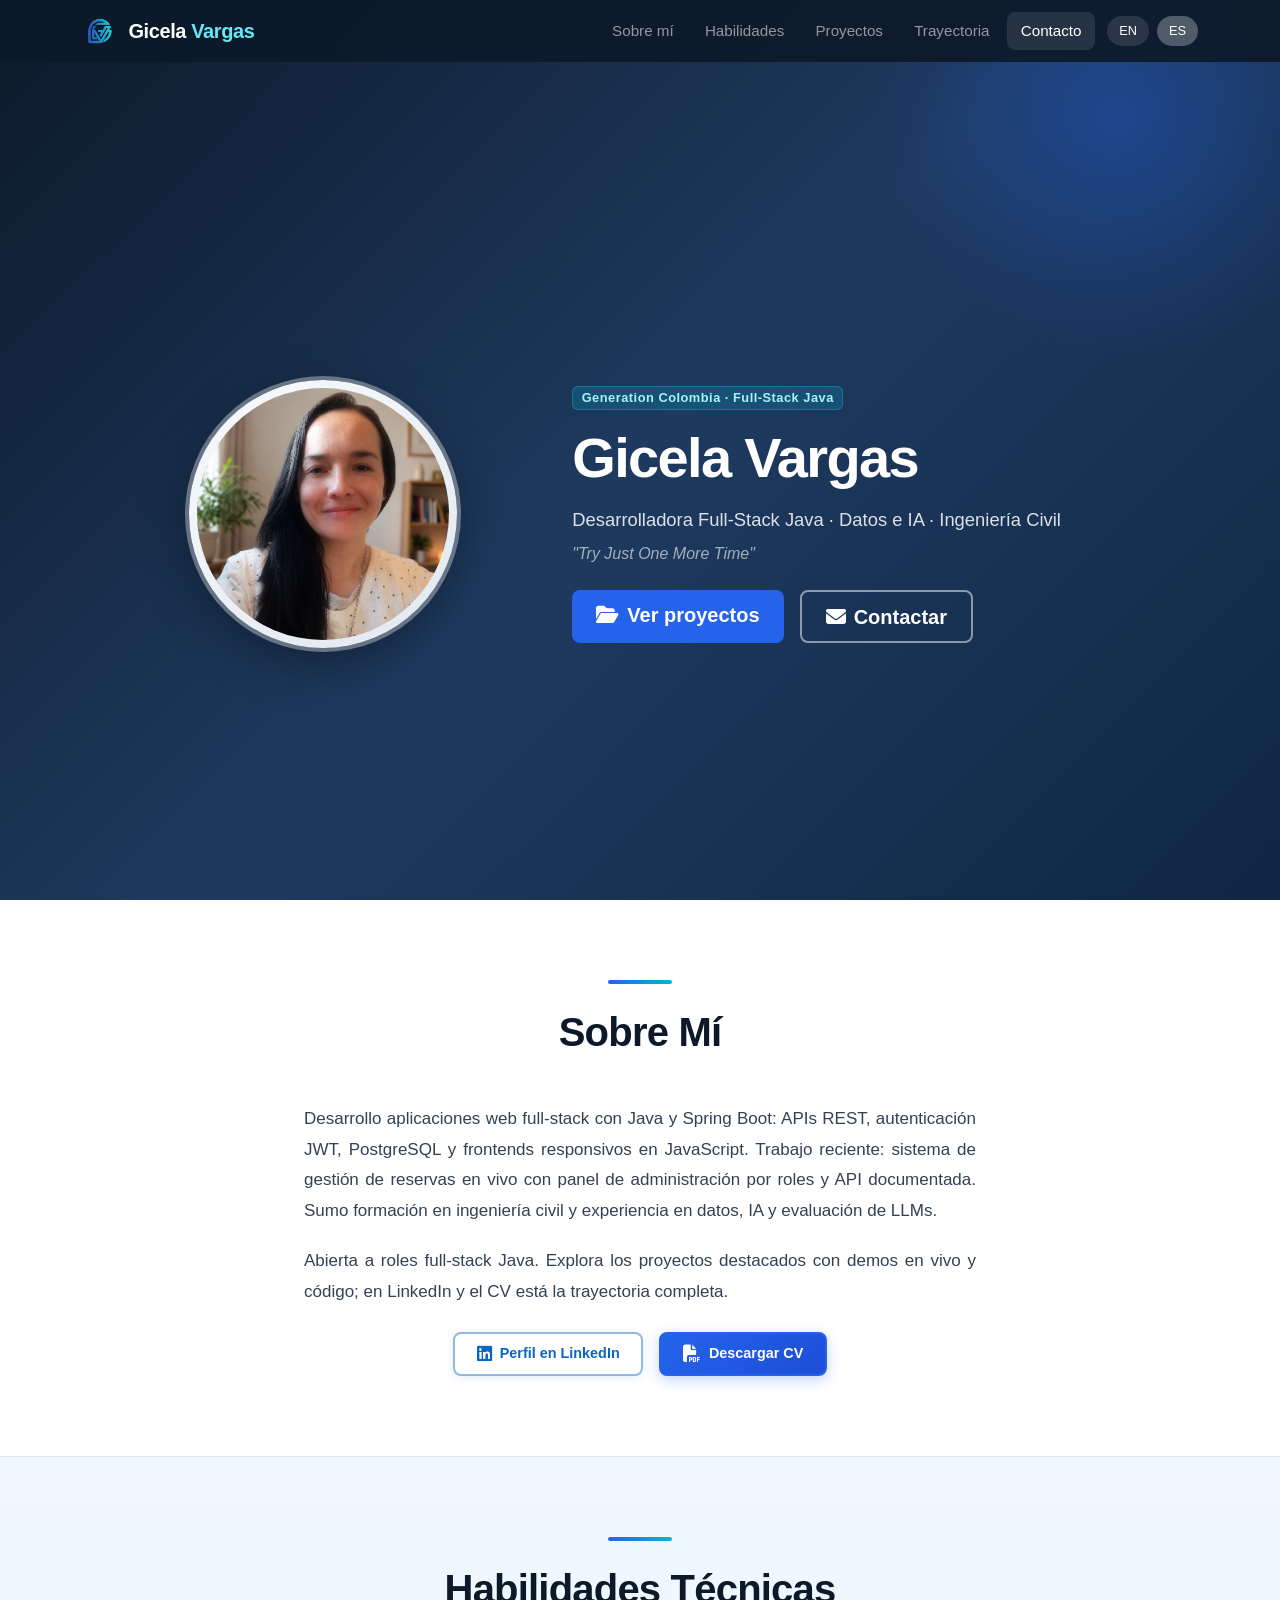
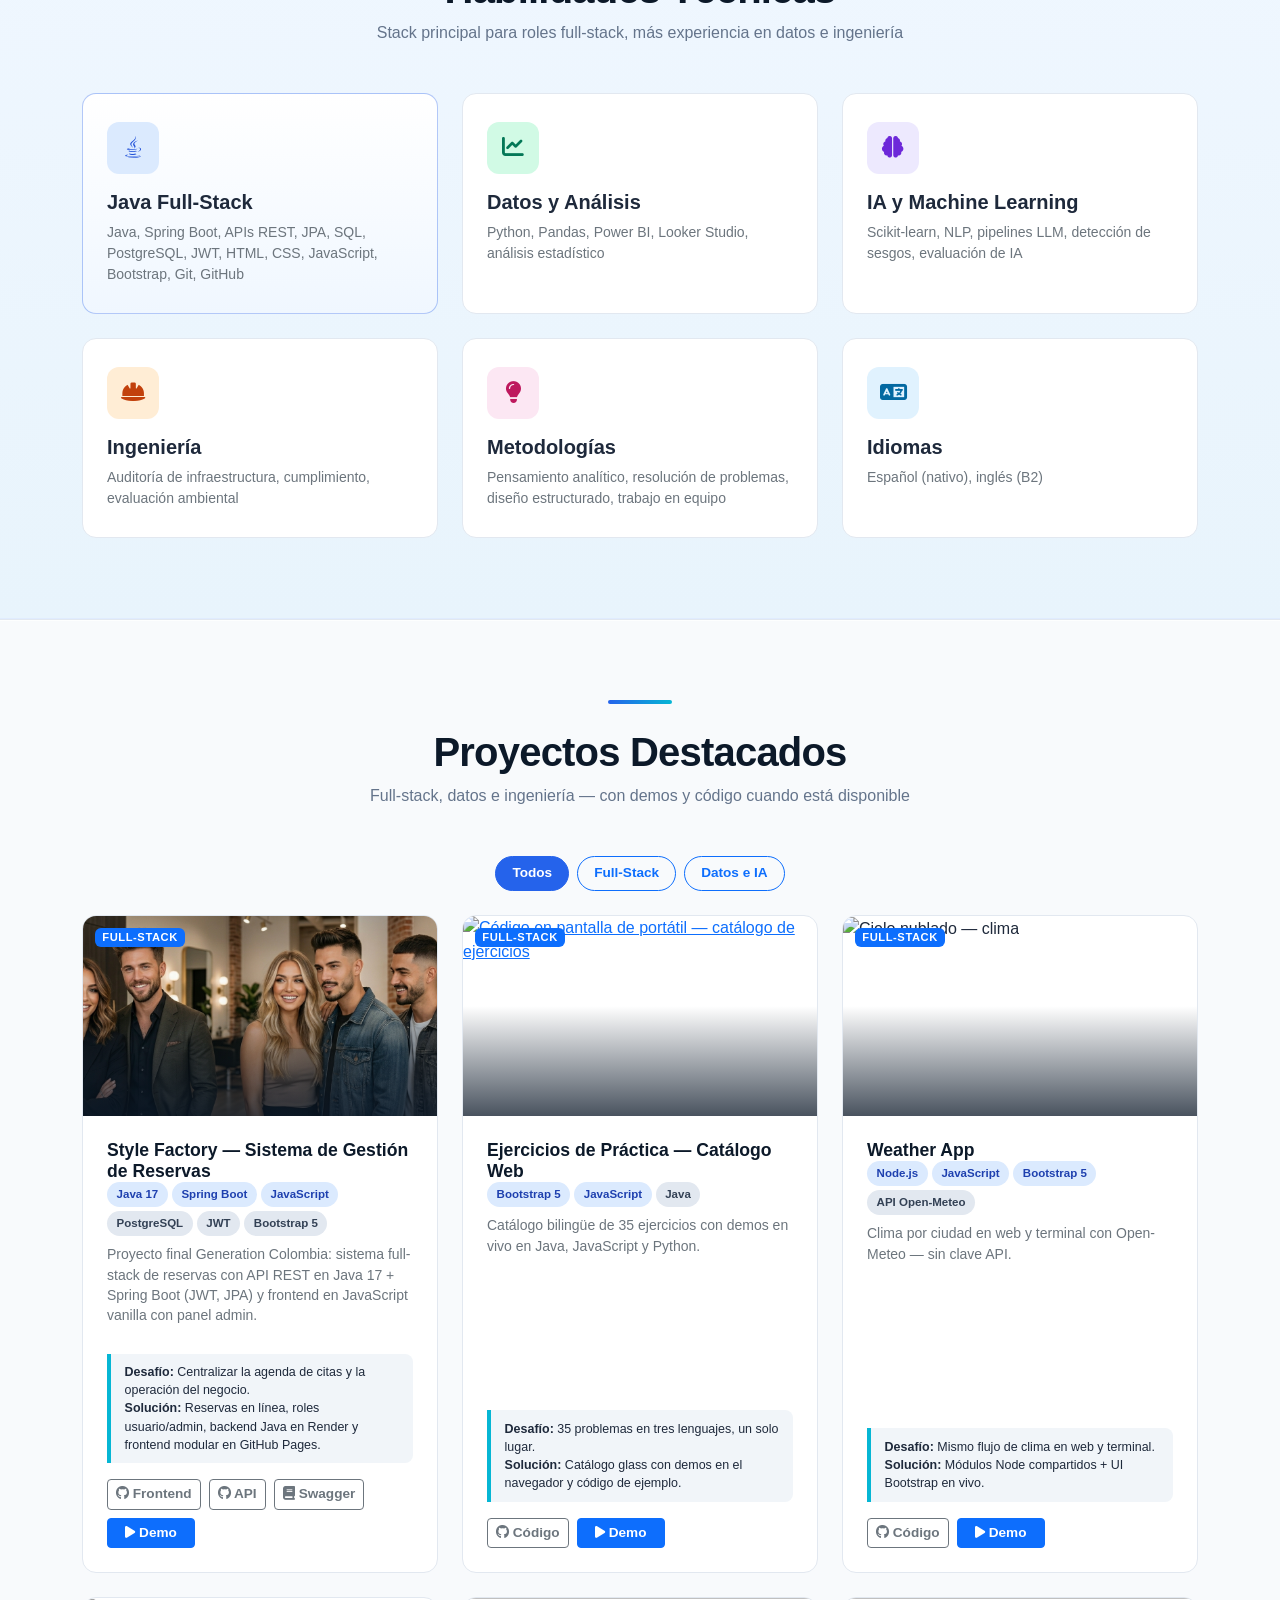
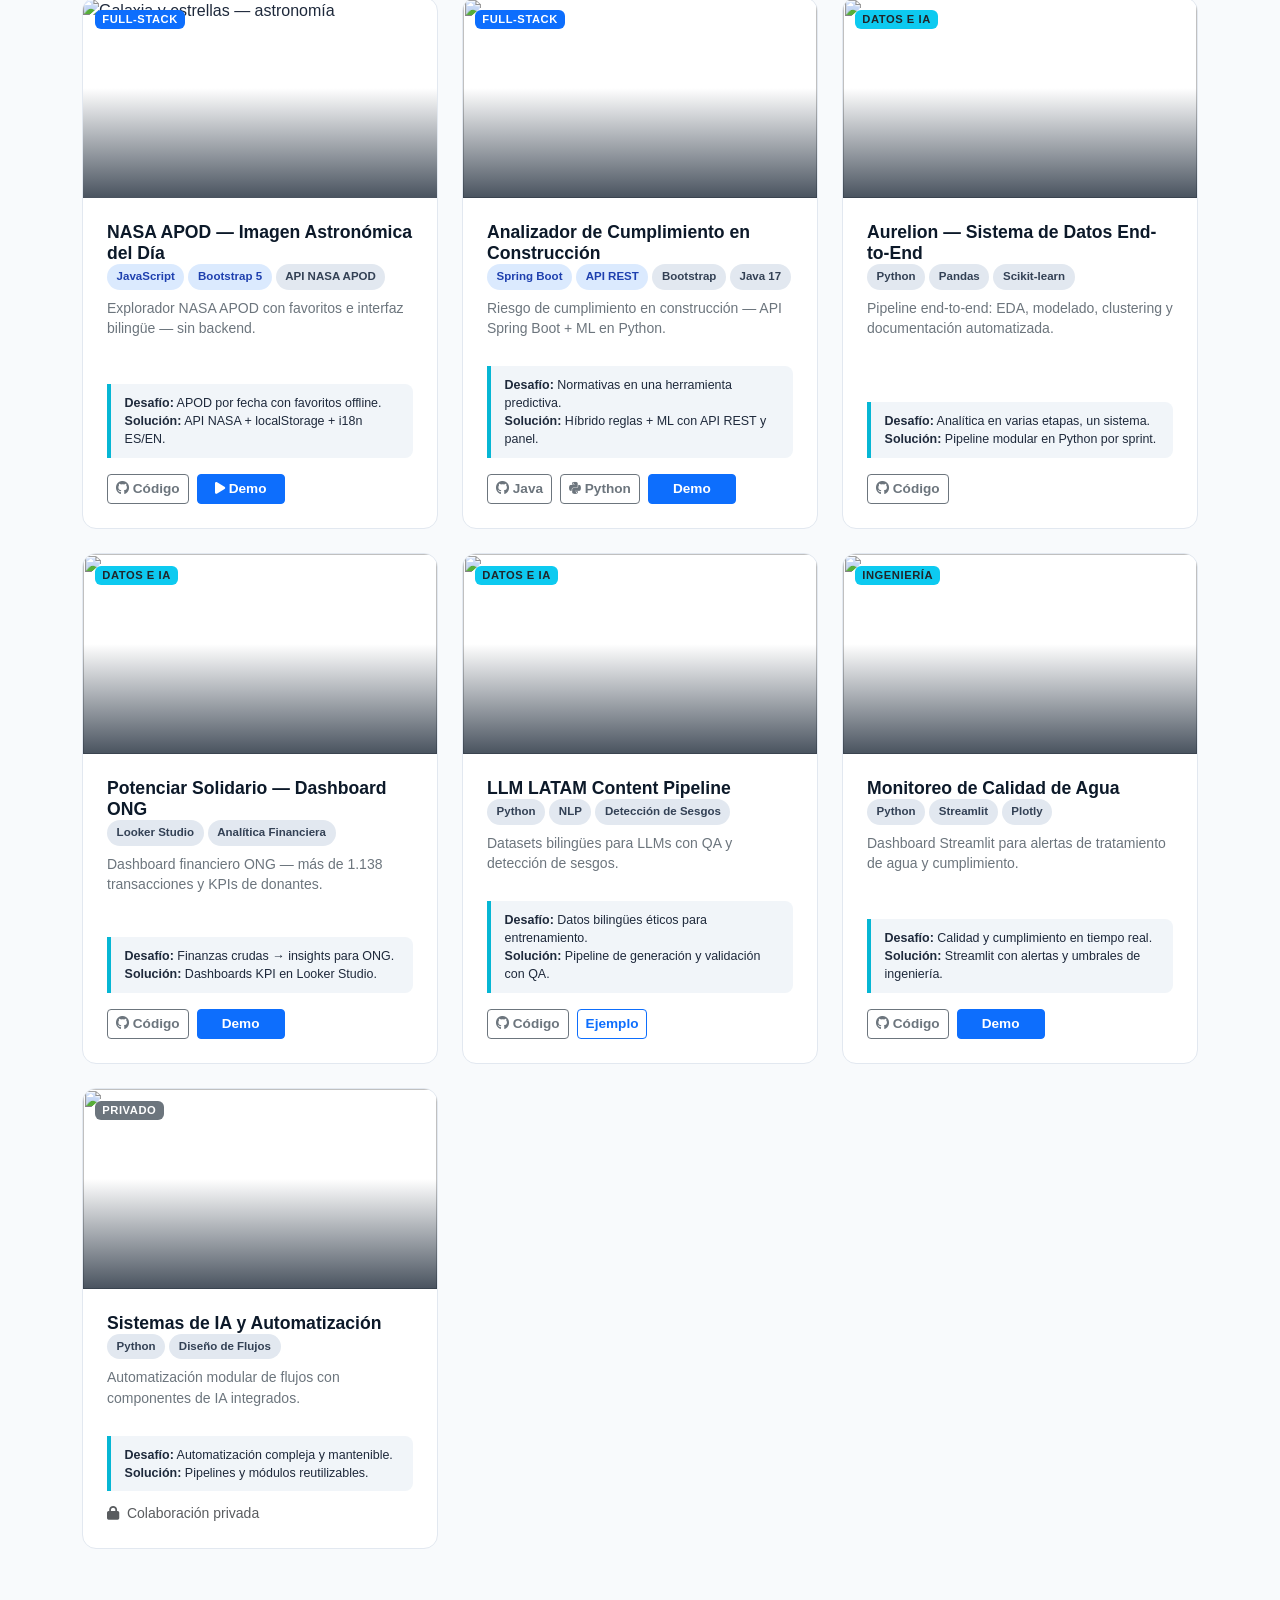
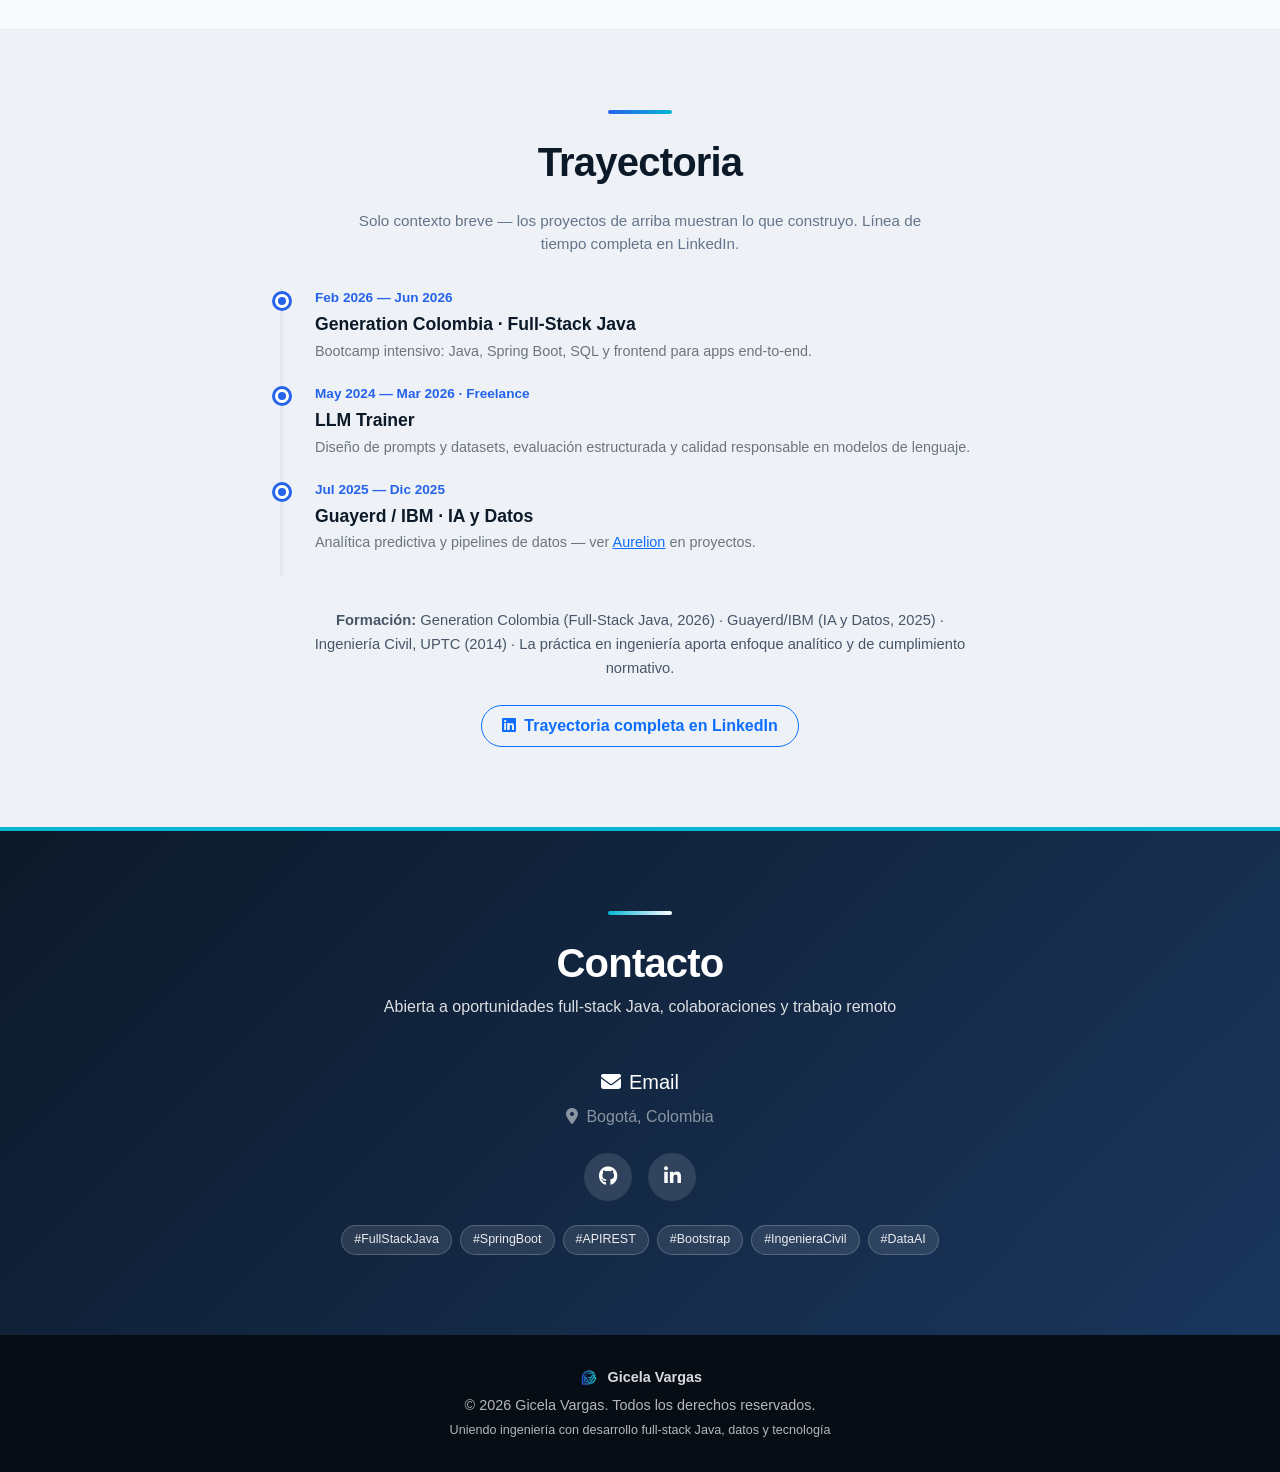
==== commit 17450a73: "About Me: quitar solo el parentesis de disponibilidad remota." ====
--- a/index-es.html
+++ b/index-es.html
@@ -102,8 +102,8 @@
             y experiencia en datos, IA y evaluación de LLMs.
           </p>
           <p class="about-cv-text">
-            Abierta a roles full-stack Java (remoto o híbrido desde Colombia). Explora los proyectos destacados
-            con demos en vivo y código; en LinkedIn y el CV está la trayectoria completa.
+            Abierta a roles full-stack Java. Explora los proyectos destacados con demos en vivo y código;
+            en LinkedIn y el CV está la trayectoria completa.
           </p>
           <div class="about-cv-actions d-flex flex-wrap align-items-center justify-content-center gap-3">
             <a href="https://www.linkedin.com/in/gicelavargas/" class="about-action-btn about-action-linkedin" target="_blank" rel="noopener noreferrer">
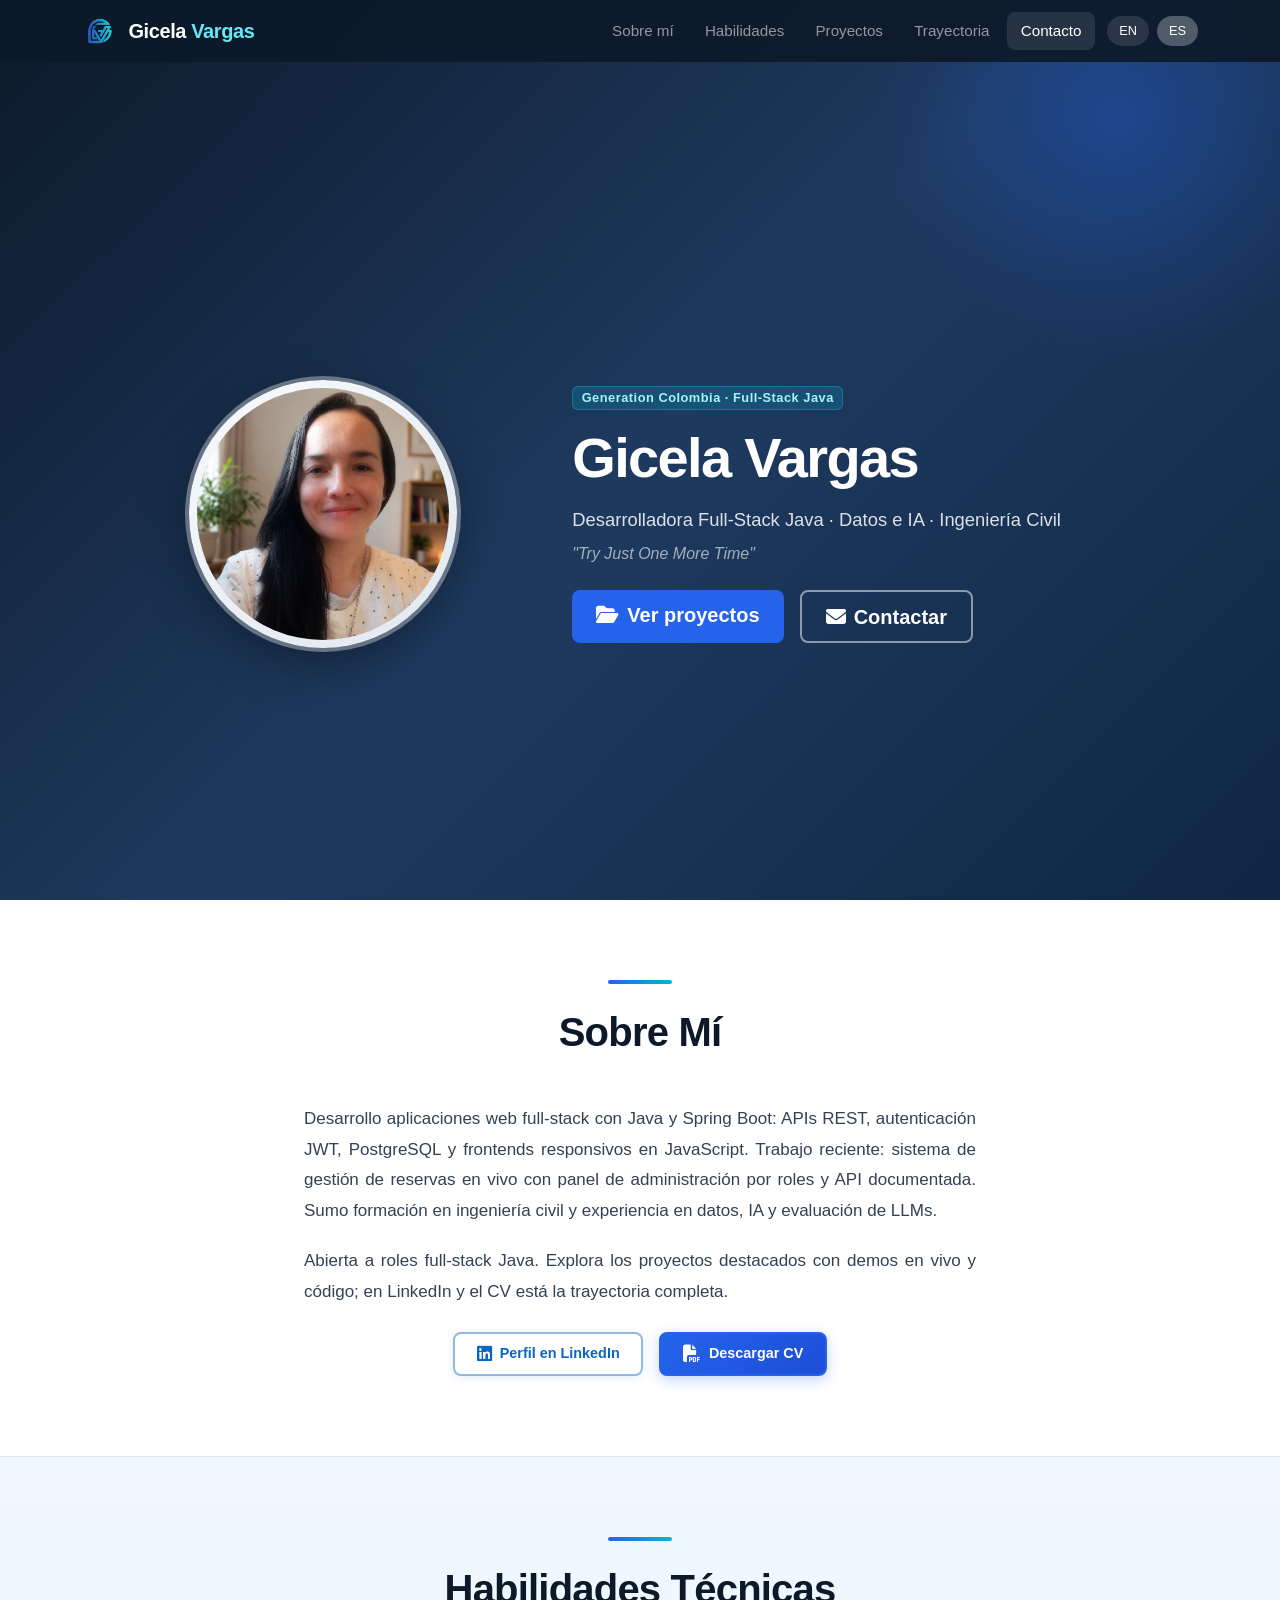
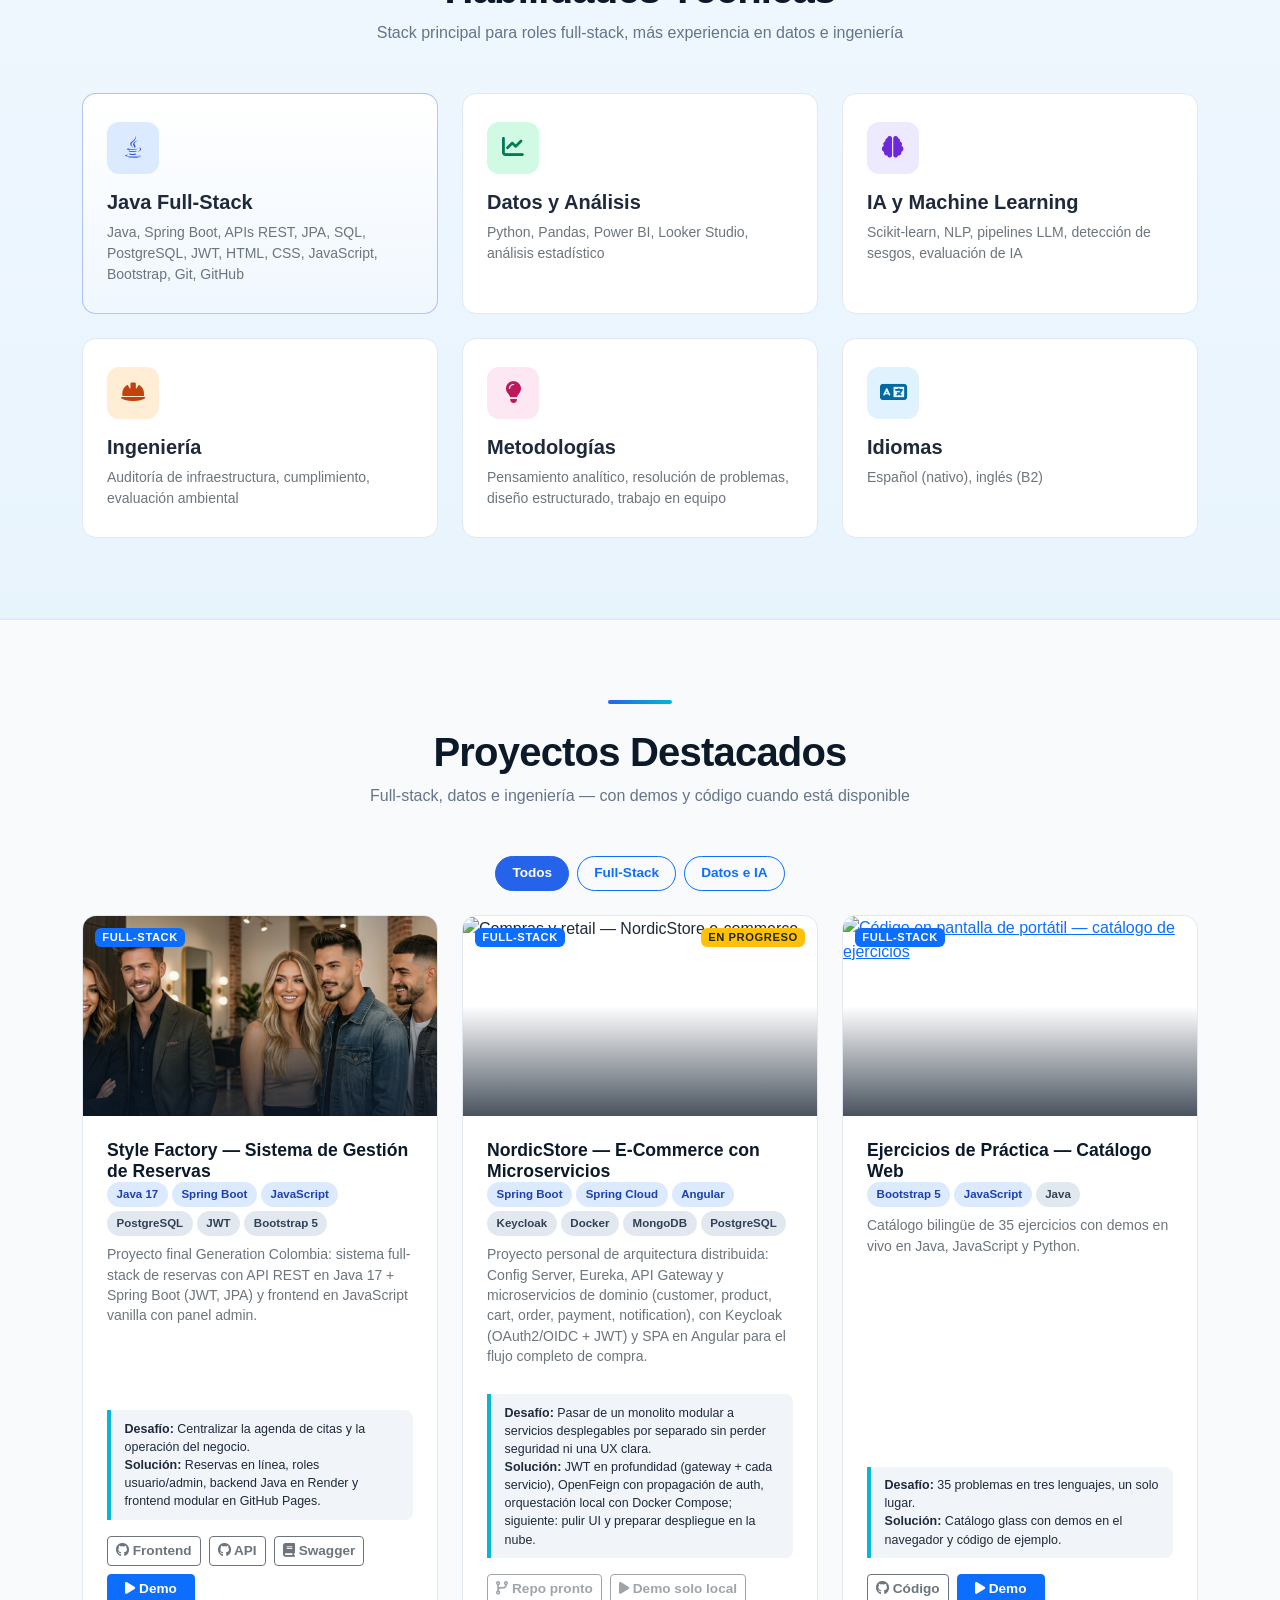
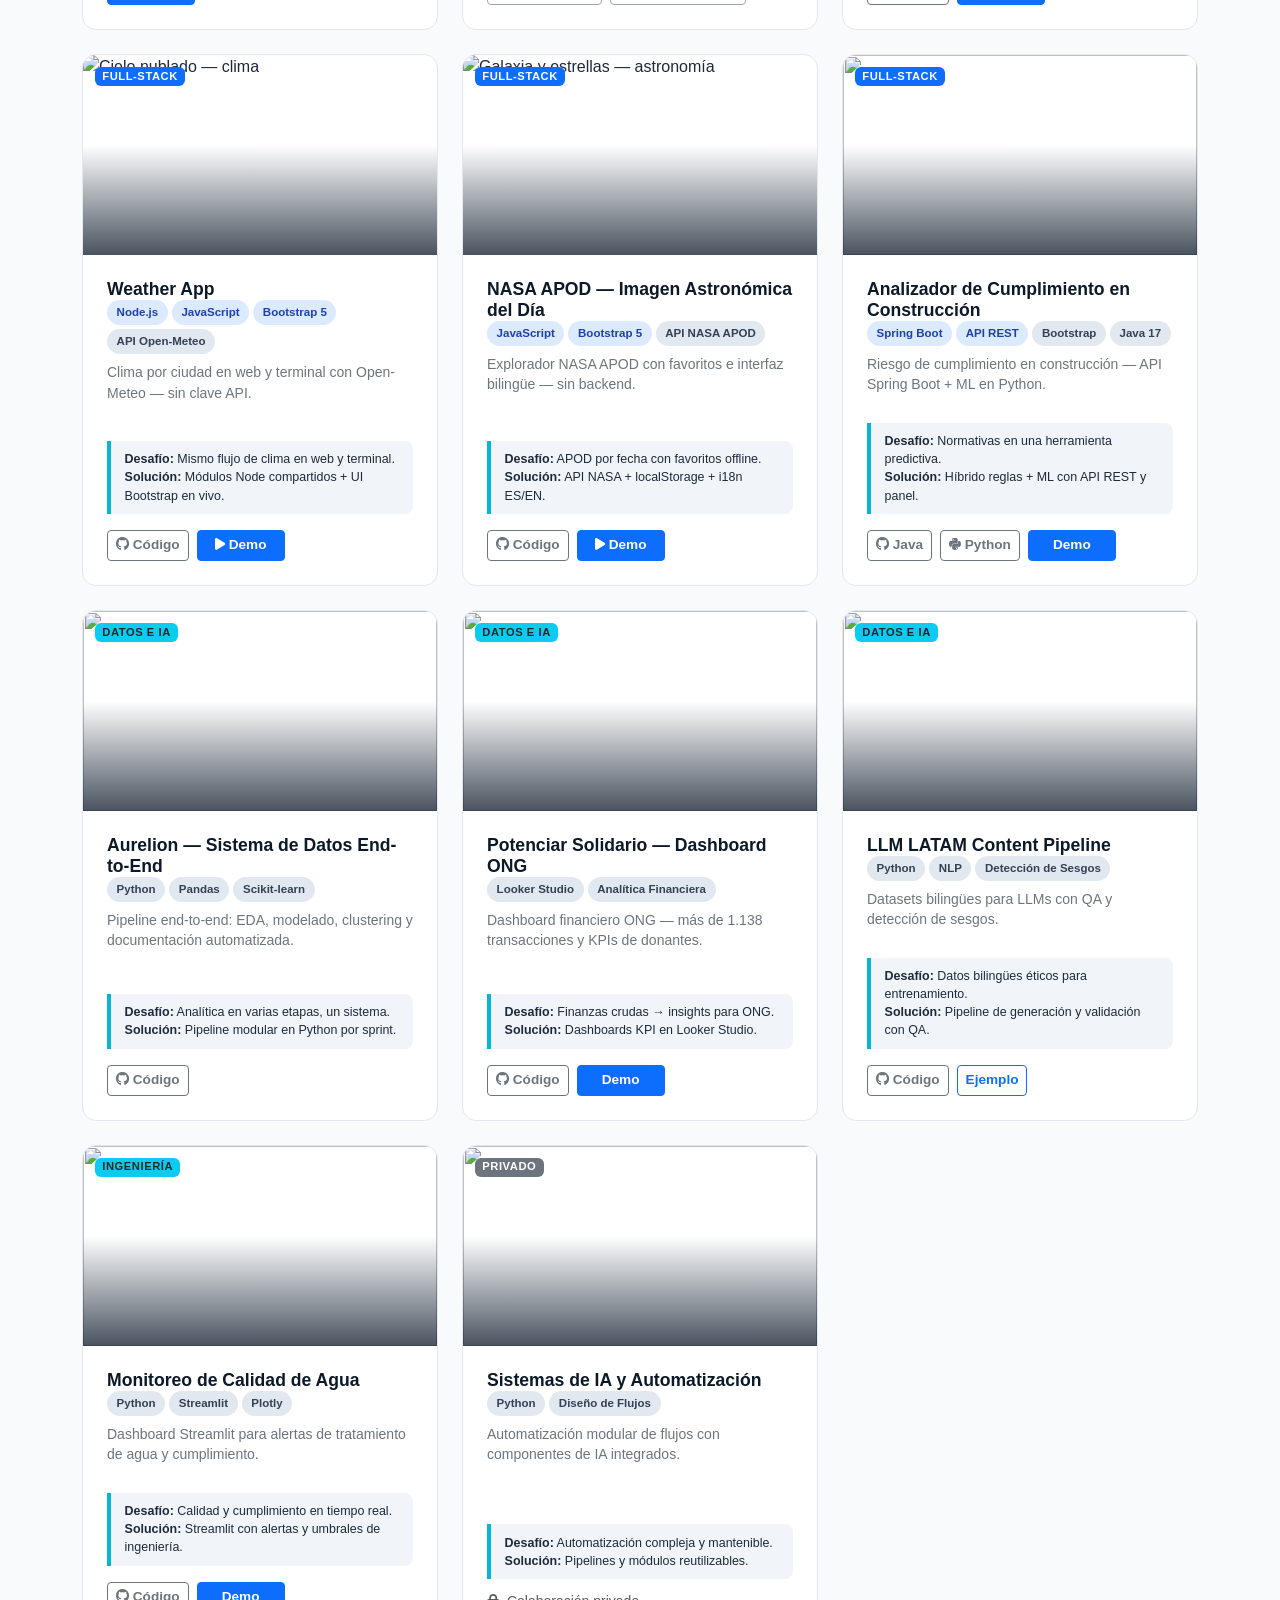
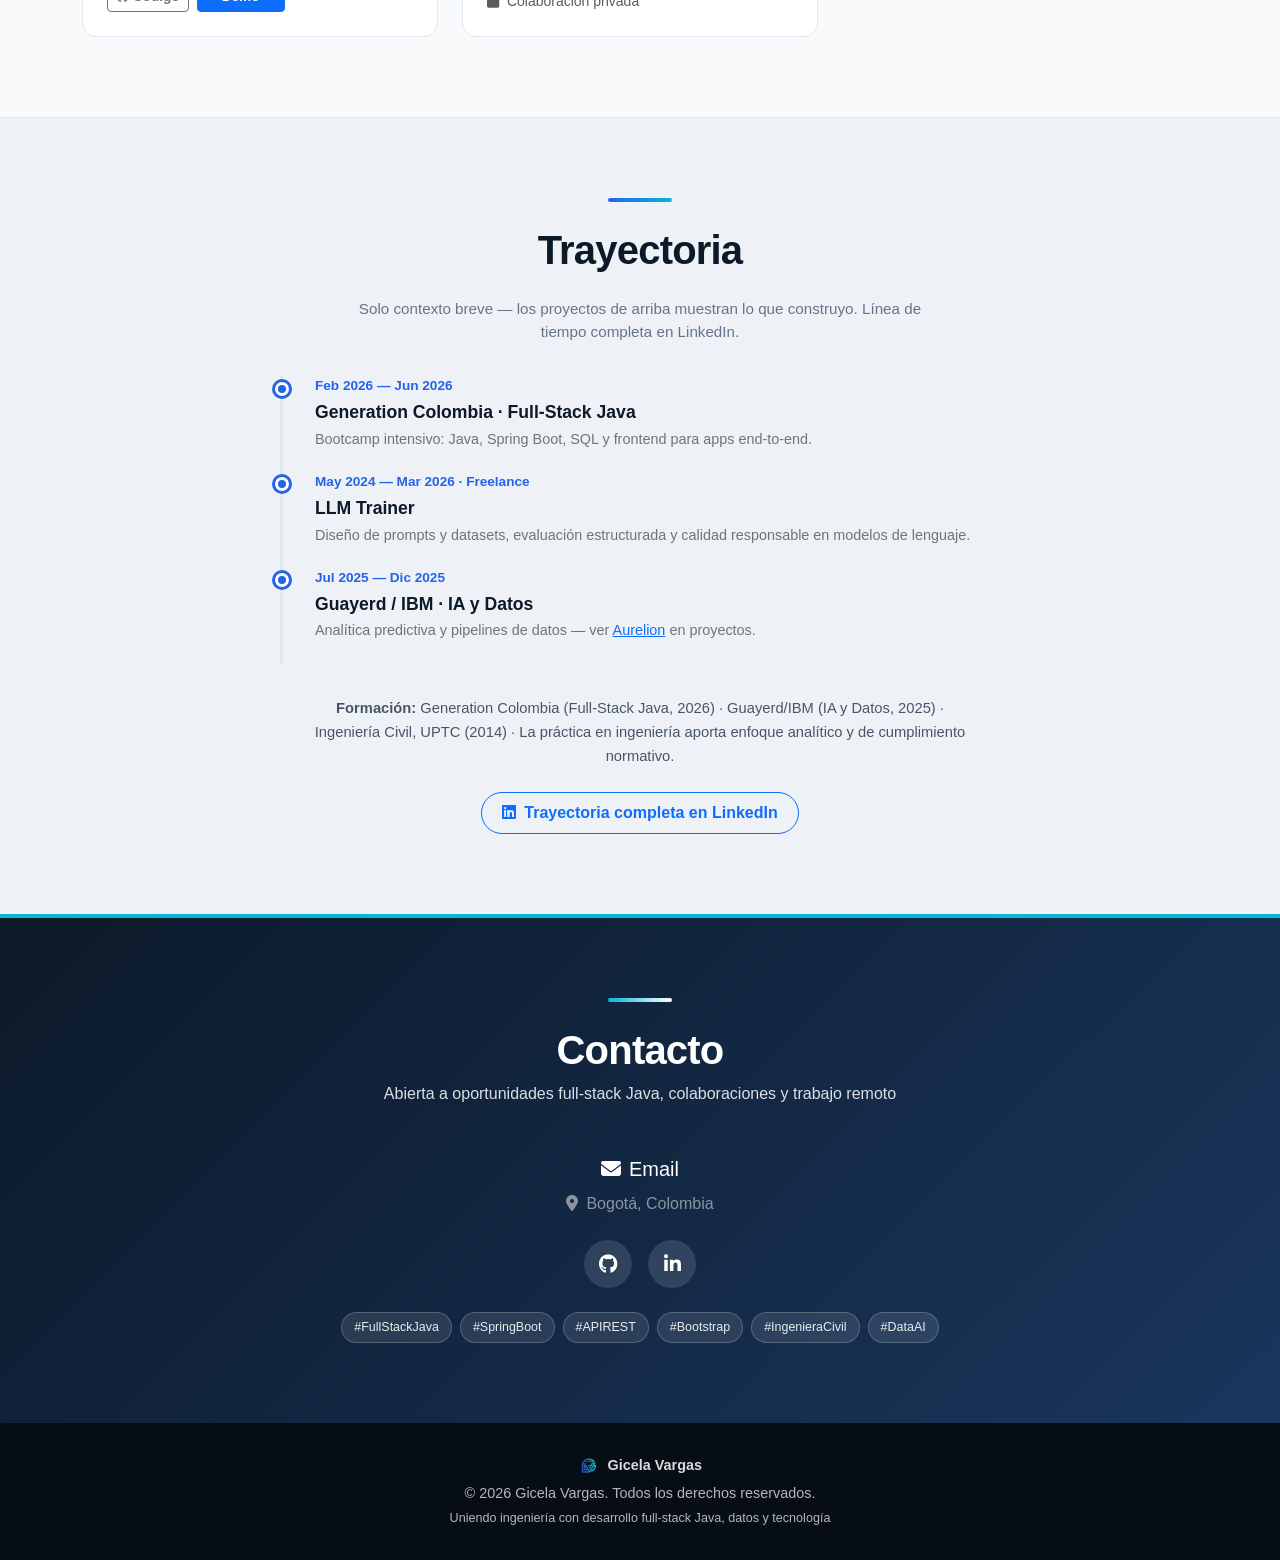
==== commit fb554e66: "Add NordicStore project card to bilingual portfolio." ====
--- a/index-es.html
+++ b/index-es.html
@@ -110,7 +110,7 @@
               <i class="fab fa-linkedin" aria-hidden="true"></i>
               <span>Perfil en LinkedIn</span>
             </a>
-            <a href="CV-EGicela_Vargas_Es.pdf" class="about-action-btn about-action-cv" download target="_blank" rel="noopener noreferrer">
+            <a href="CV_EGicela_Vargas_Es.pdf" class="about-action-btn about-action-cv" download target="_blank" rel="noopener noreferrer">
               <i class="fa-solid fa-file-pdf" aria-hidden="true"></i>
               <span>Descargar CV</span>
             </a>
@@ -220,6 +220,39 @@
                   <a href="https://github.com/EnithV/stylefactory-backend" class="btn btn-sm btn-outline-secondary" target="_blank" rel="noopener noreferrer"><i class="fab fa-github"></i> API</a>
                   <a href="https://stylefactoryapi.onrender.com/swagger-ui/index.html" class="btn btn-sm btn-outline-secondary" target="_blank" rel="noopener noreferrer"><i class="fa-solid fa-book me-1"></i>Swagger</a>
                   <a href="https://enithv.github.io/stylefactory/" class="btn btn-sm btn-primary" target="_blank" rel="noopener noreferrer"><i class="fa-solid fa-play me-1"></i>Demo</a>
+                </div>
+              </div>
+            </article>
+          </div>
+
+          <div class="col-md-6 col-lg-4 project-item" data-tags="all,fullstack">
+            <article class="project-card">
+              <div class="card-img-wrap">
+                <span class="badge bg-primary project-badge">Full-Stack</span>
+                <span class="badge bg-warning text-dark project-badge-status">En progreso</span>
+                <div class="card-img-link" role="img" aria-label="NordicStore plataforma e-commerce con microservicios">
+                  <img src="https://images.pexels.com/photos/5632402/pexels-photo-5632402.jpeg?auto=compress&amp;cs=tinysrgb&amp;w=600" alt="Compras y retail — NordicStore e-commerce" loading="lazy">
+                </div>
+              </div>
+              <div class="card-body">
+                <h3 class="card-title">NordicStore — E-Commerce con Microservicios</h3>
+                <div class="d-flex flex-wrap gap-1 mb-2">
+                  <span class="tech-badge primary-tech">Spring Boot</span>
+                  <span class="tech-badge primary-tech">Spring Cloud</span>
+                  <span class="tech-badge primary-tech">Angular</span>
+                  <span class="tech-badge">Keycloak</span>
+                  <span class="tech-badge">Docker</span>
+                  <span class="tech-badge">MongoDB</span>
+                  <span class="tech-badge">PostgreSQL</span>
+                </div>
+                <p class="text-secondary small project-desc flex-grow-1">Proyecto personal de arquitectura distribuida: Config Server, Eureka, API Gateway y microservicios de dominio (customer, product, cart, order, payment, notification), con Keycloak (OAuth2/OIDC + JWT) y SPA en Angular para el flujo completo de compra.</p>
+                <div class="challenge-box">
+                  <strong>Desafío:</strong> Pasar de un monolito modular a servicios desplegables por separado sin perder seguridad ni una UX clara.<br>
+                  <strong>Solución:</strong> JWT en profundidad (gateway + cada servicio), OpenFeign con propagación de auth, orquestación local con Docker Compose; siguiente: pulir UI y preparar despliegue en la nube.
+                </div>
+                <div class="project-links d-flex flex-wrap gap-2 mt-auto">
+                  <span class="btn btn-sm btn-outline-secondary disabled" aria-disabled="true"><i class="fa-solid fa-code-branch me-1"></i>Repo pronto</span>
+                  <span class="btn btn-sm btn-outline-secondary disabled" aria-disabled="true"><i class="fa-solid fa-play me-1"></i>Demo solo local</span>
                 </div>
               </div>
             </article>
--- a/css/styles.css
+++ b/css/styles.css
@@ -648,6 +648,17 @@
   letter-spacing: 0.05em;
 }
 
+.project-badge-status {
+  position: absolute;
+  top: 12px;
+  right: 12px;
+  z-index: 2;
+  font-size: 0.7rem;
+  font-weight: 700;
+  text-transform: uppercase;
+  letter-spacing: 0.05em;
+}
+
 .project-card .card-body {
   padding: 1.5rem;
   flex: 1;
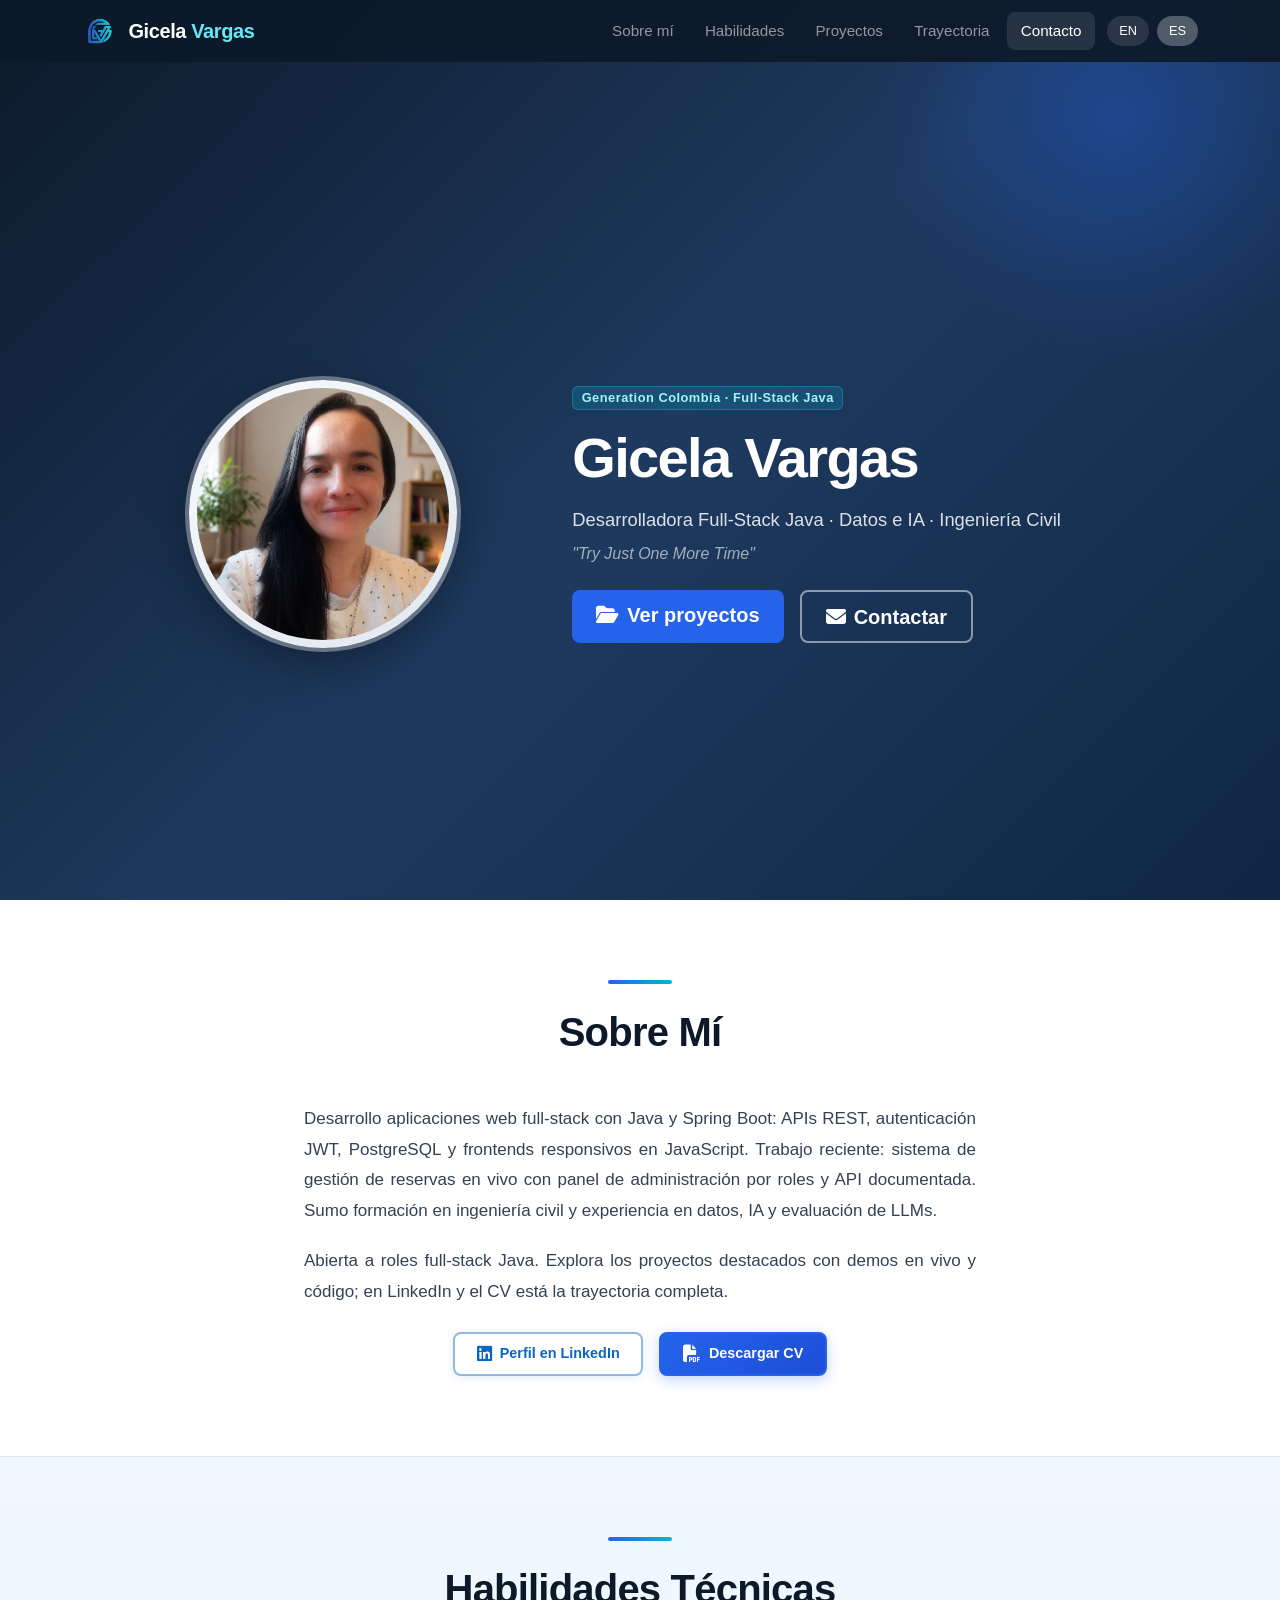
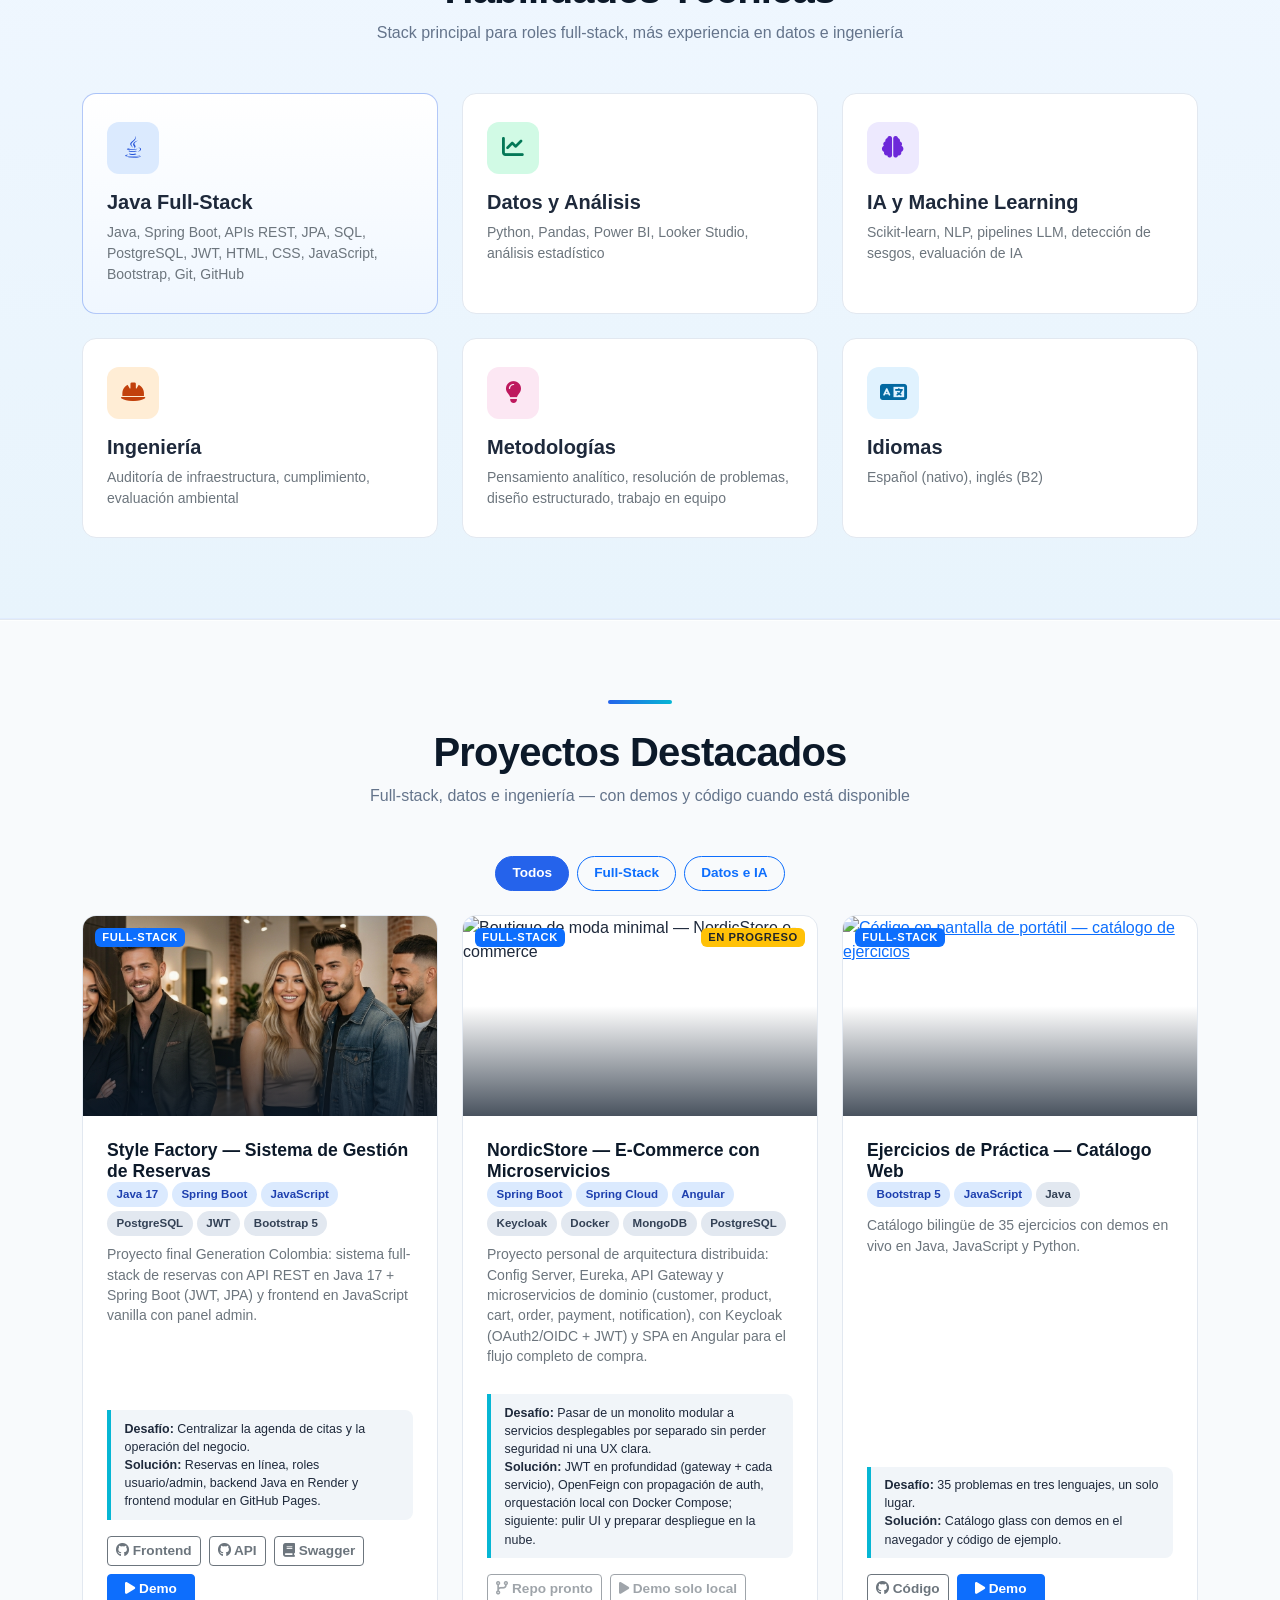
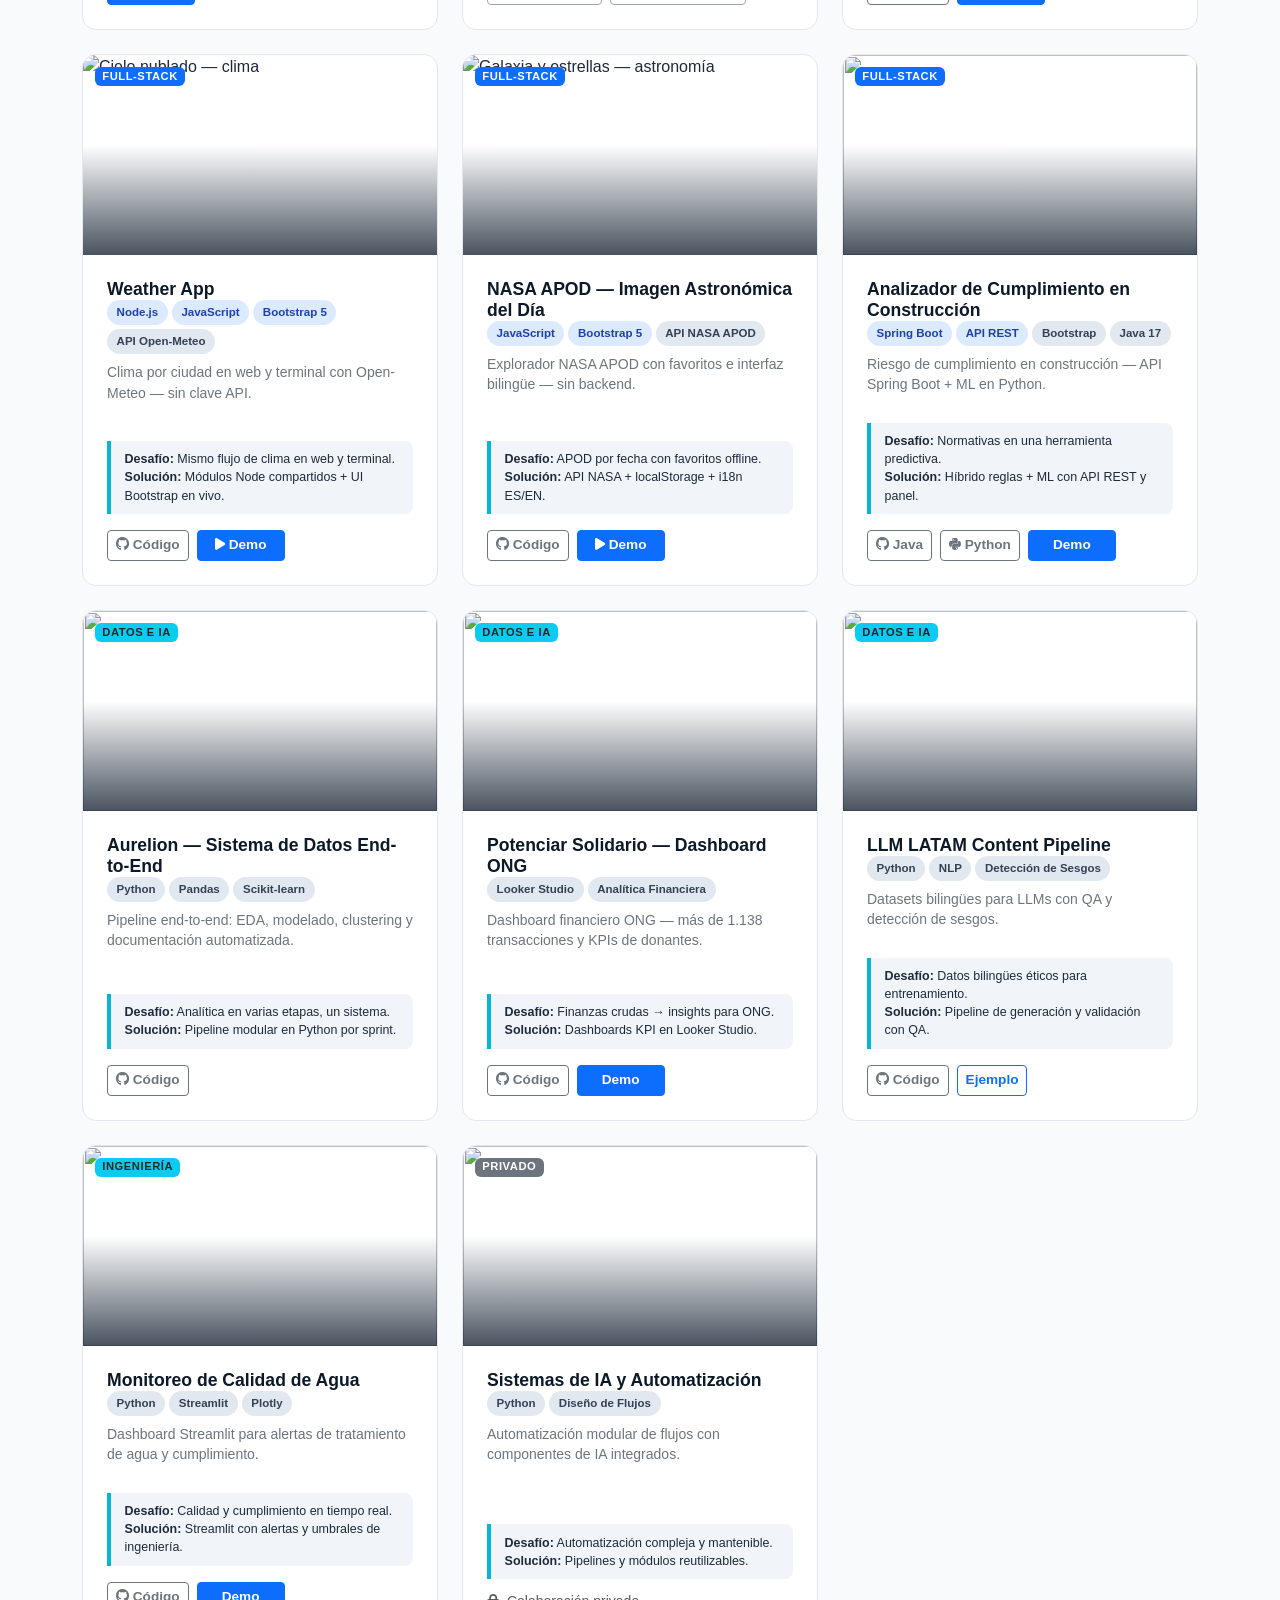
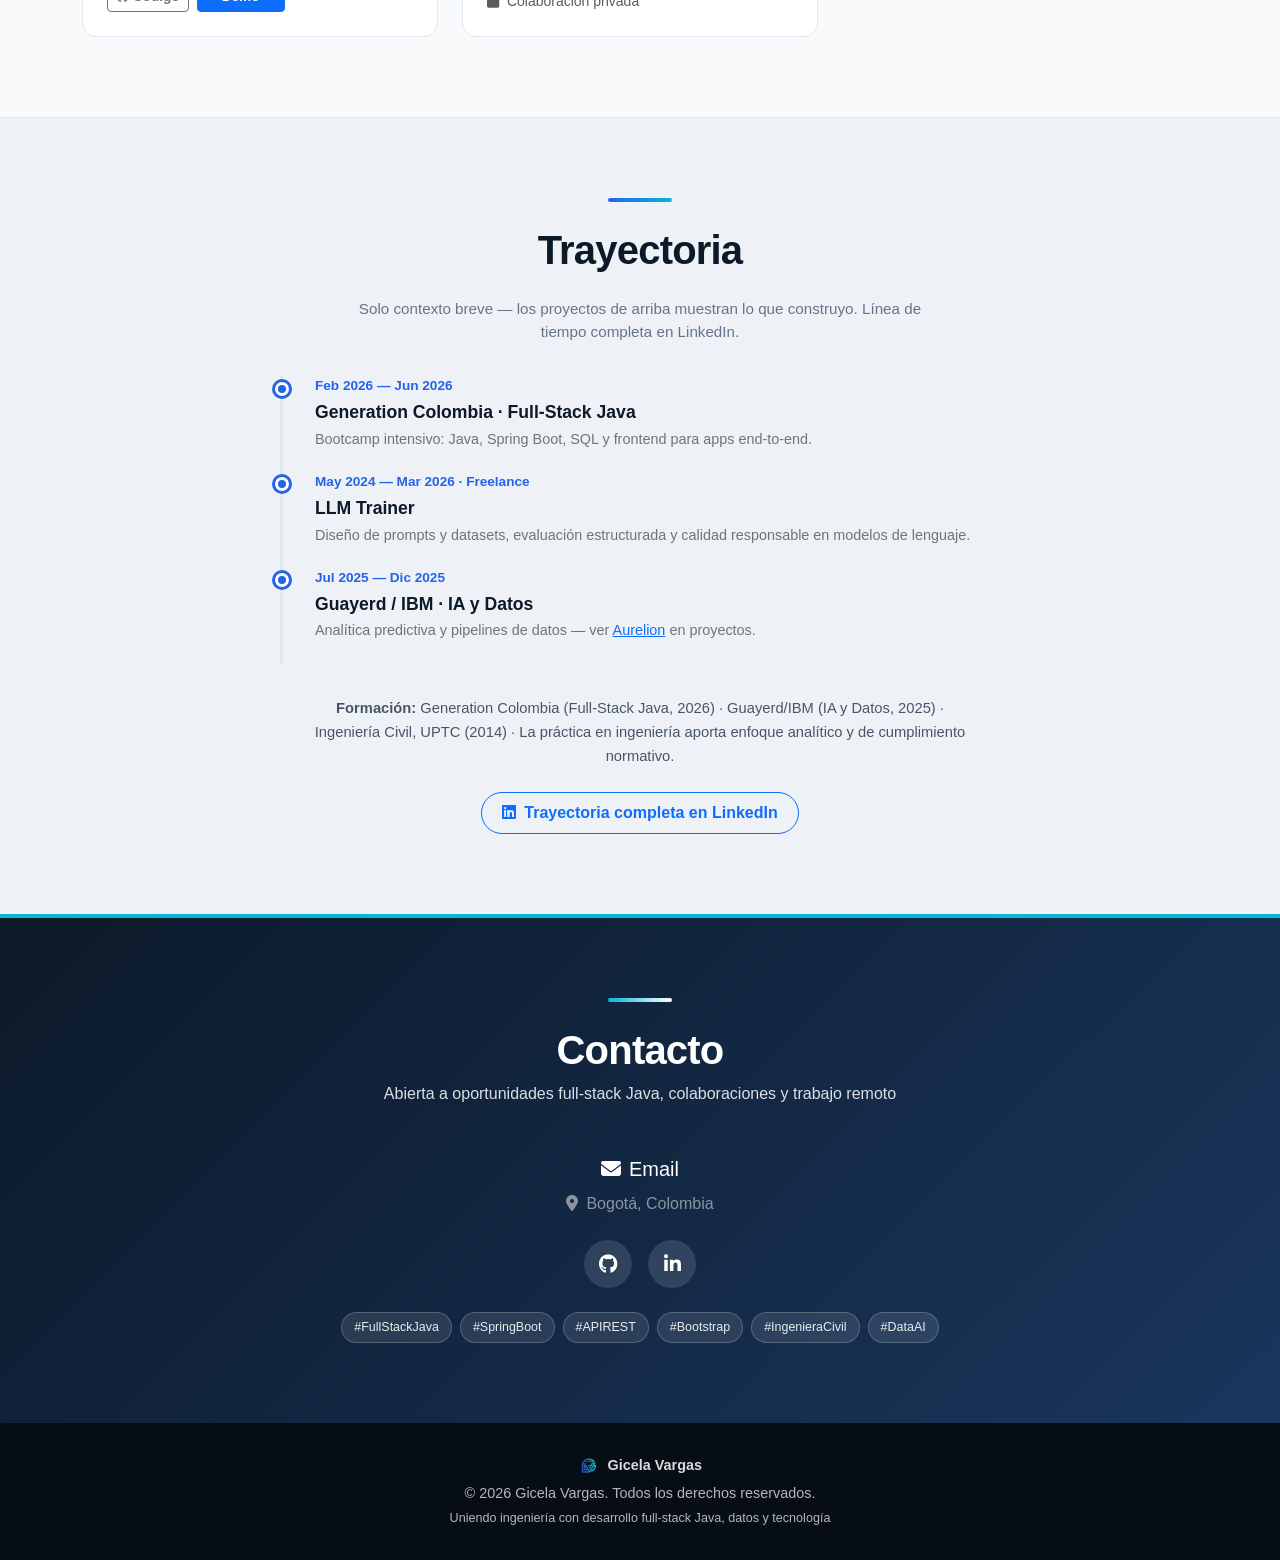
==== commit 0f21fc2b: "Use a fashion boutique image for NordicStore card." ====
--- a/index-es.html
+++ b/index-es.html
@@ -231,7 +231,7 @@
                 <span class="badge bg-primary project-badge">Full-Stack</span>
                 <span class="badge bg-warning text-dark project-badge-status">En progreso</span>
                 <div class="card-img-link" role="img" aria-label="NordicStore plataforma e-commerce con microservicios">
-                  <img src="https://images.pexels.com/photos/5632402/pexels-photo-5632402.jpeg?auto=compress&amp;cs=tinysrgb&amp;w=600" alt="Compras y retail — NordicStore e-commerce" loading="lazy">
+                  <img src="https://images.pexels.com/photos/1884581/pexels-photo-1884581.jpeg?auto=compress&amp;cs=tinysrgb&amp;w=600" alt="Boutique de moda minimal — NordicStore e-commerce" loading="lazy">
                 </div>
               </div>
               <div class="card-body">
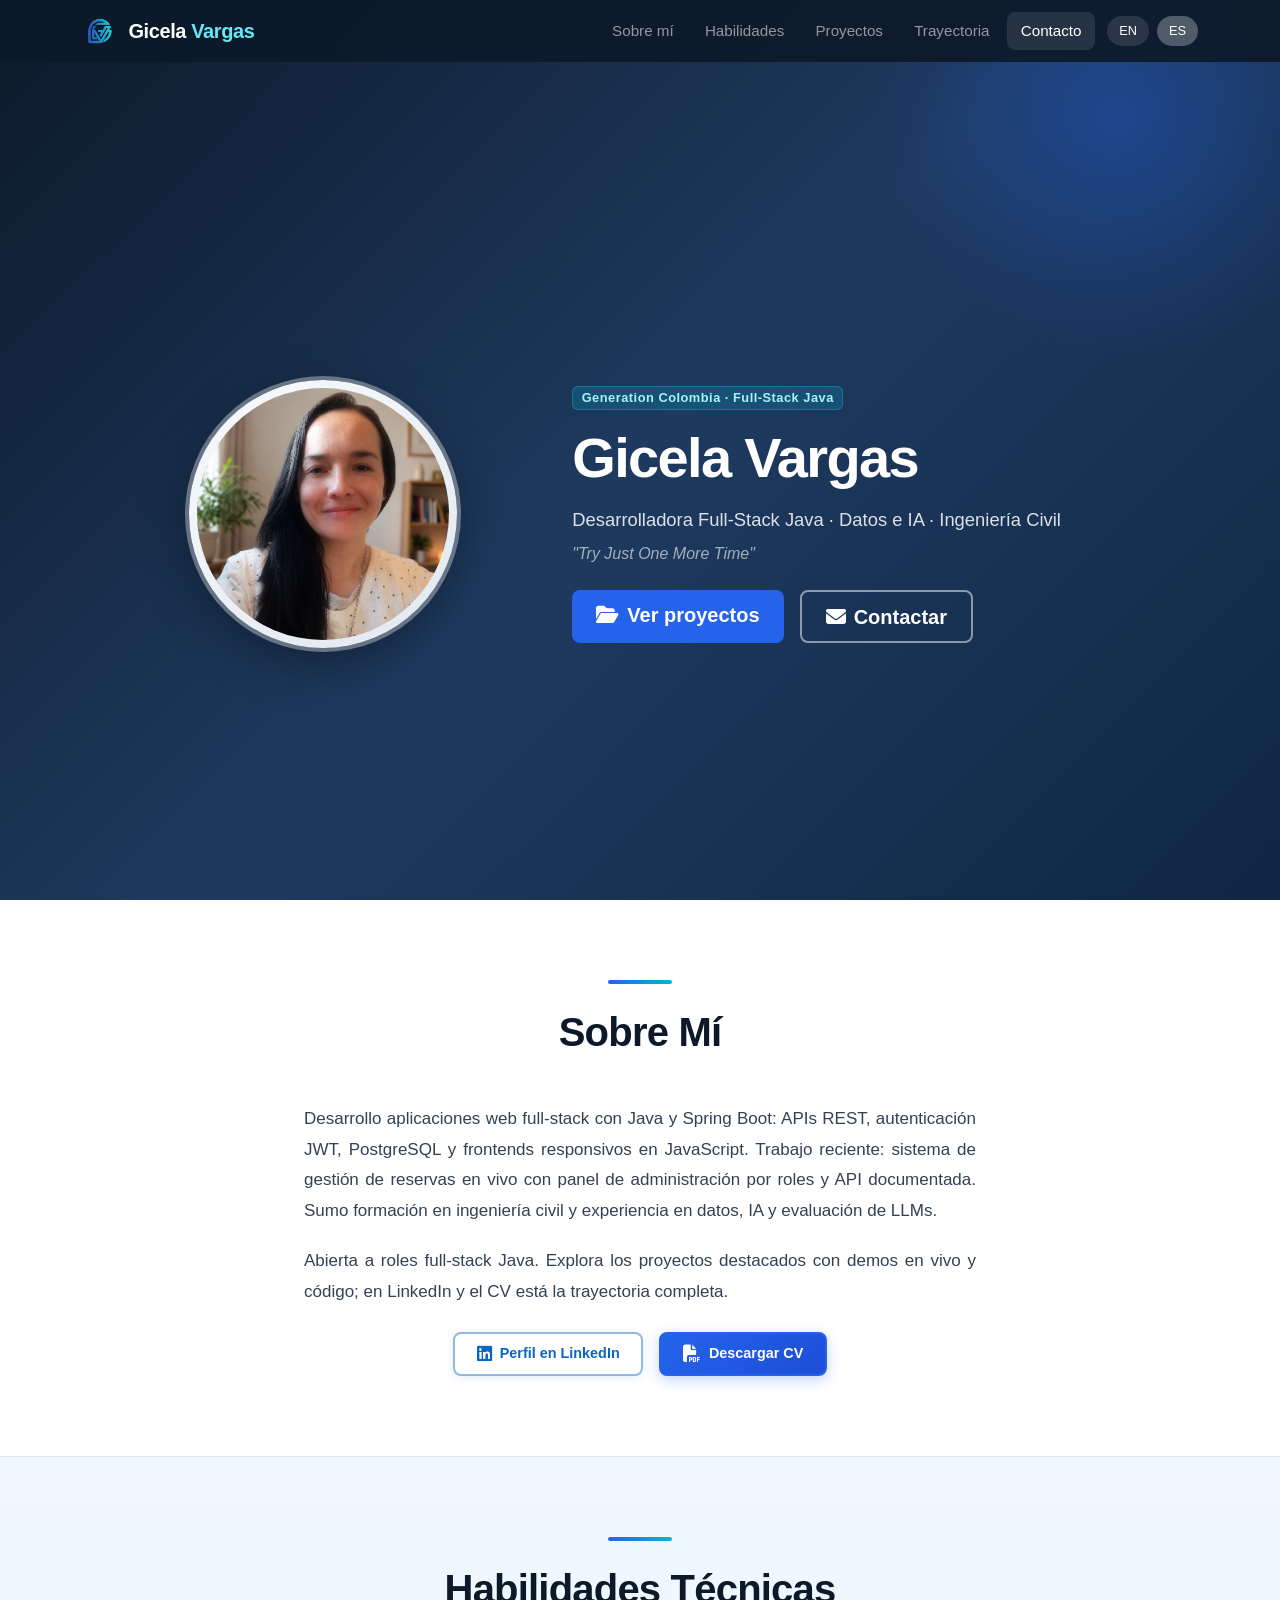
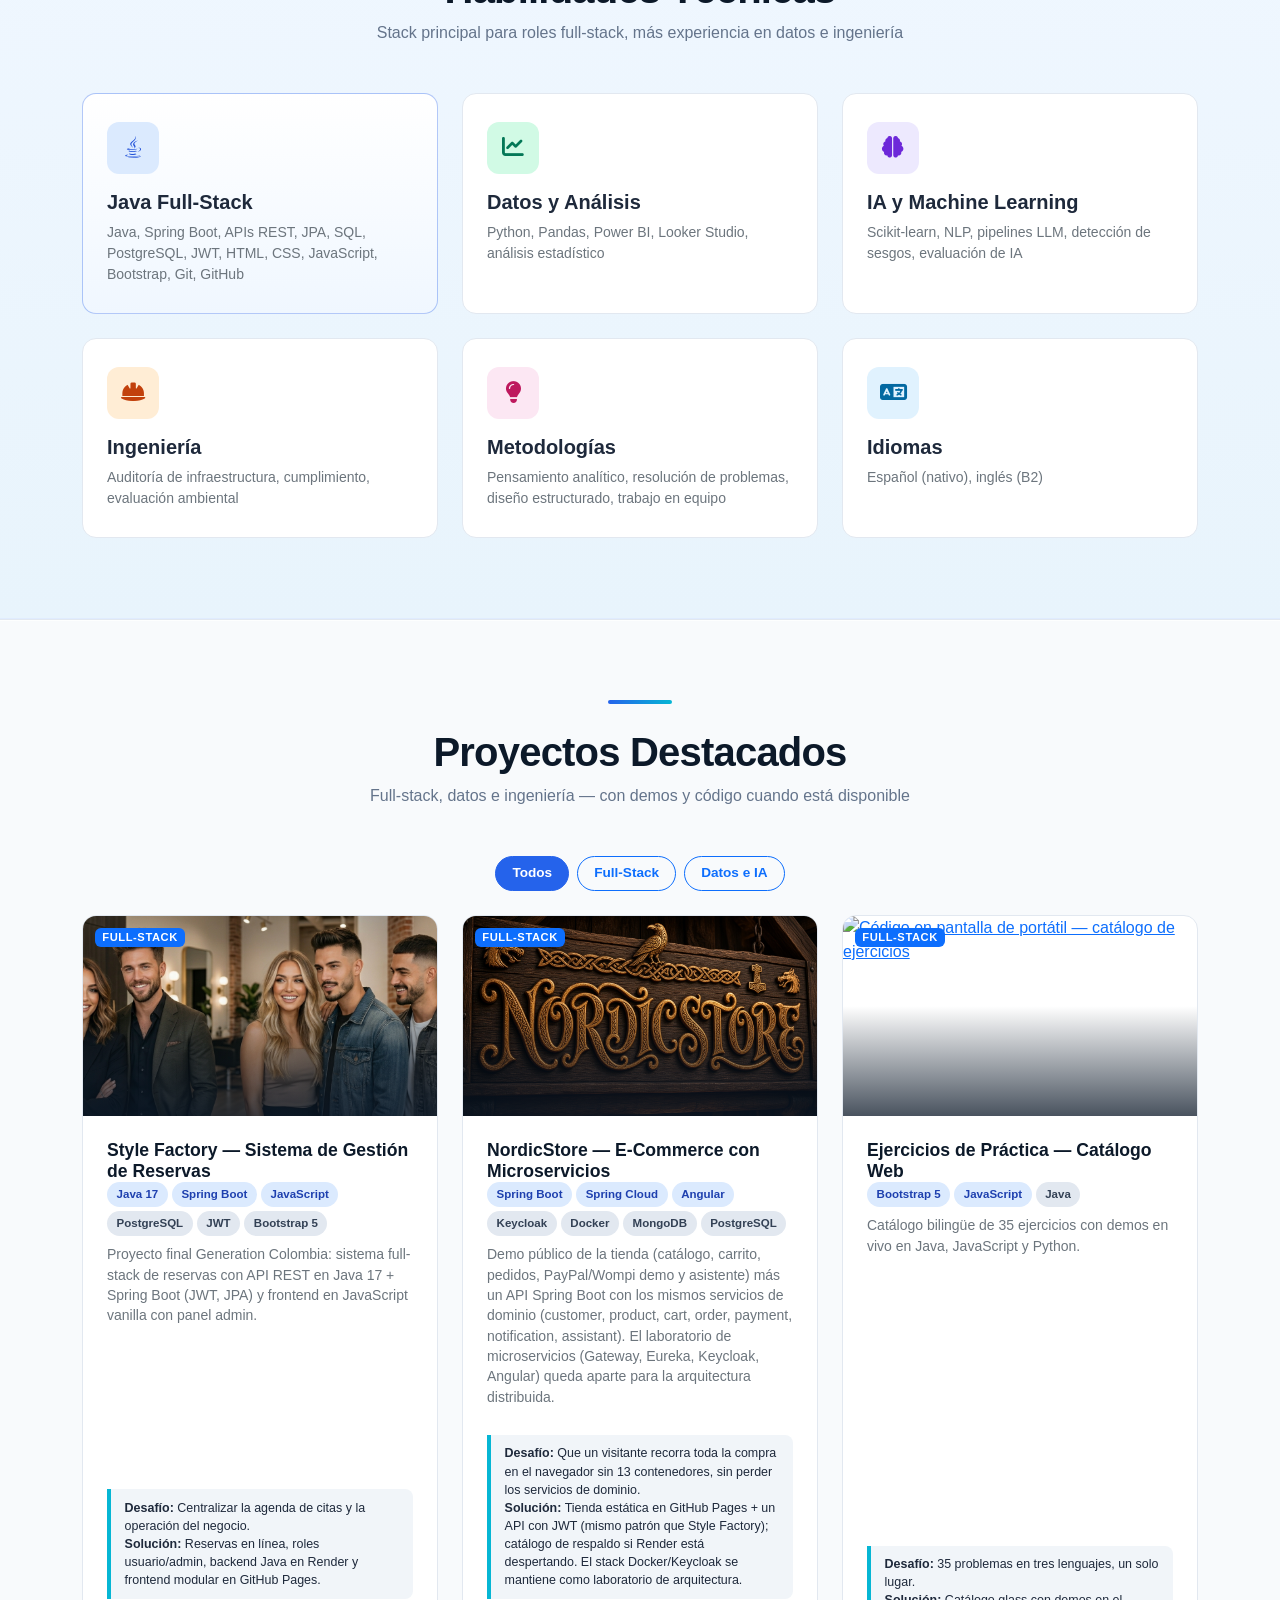
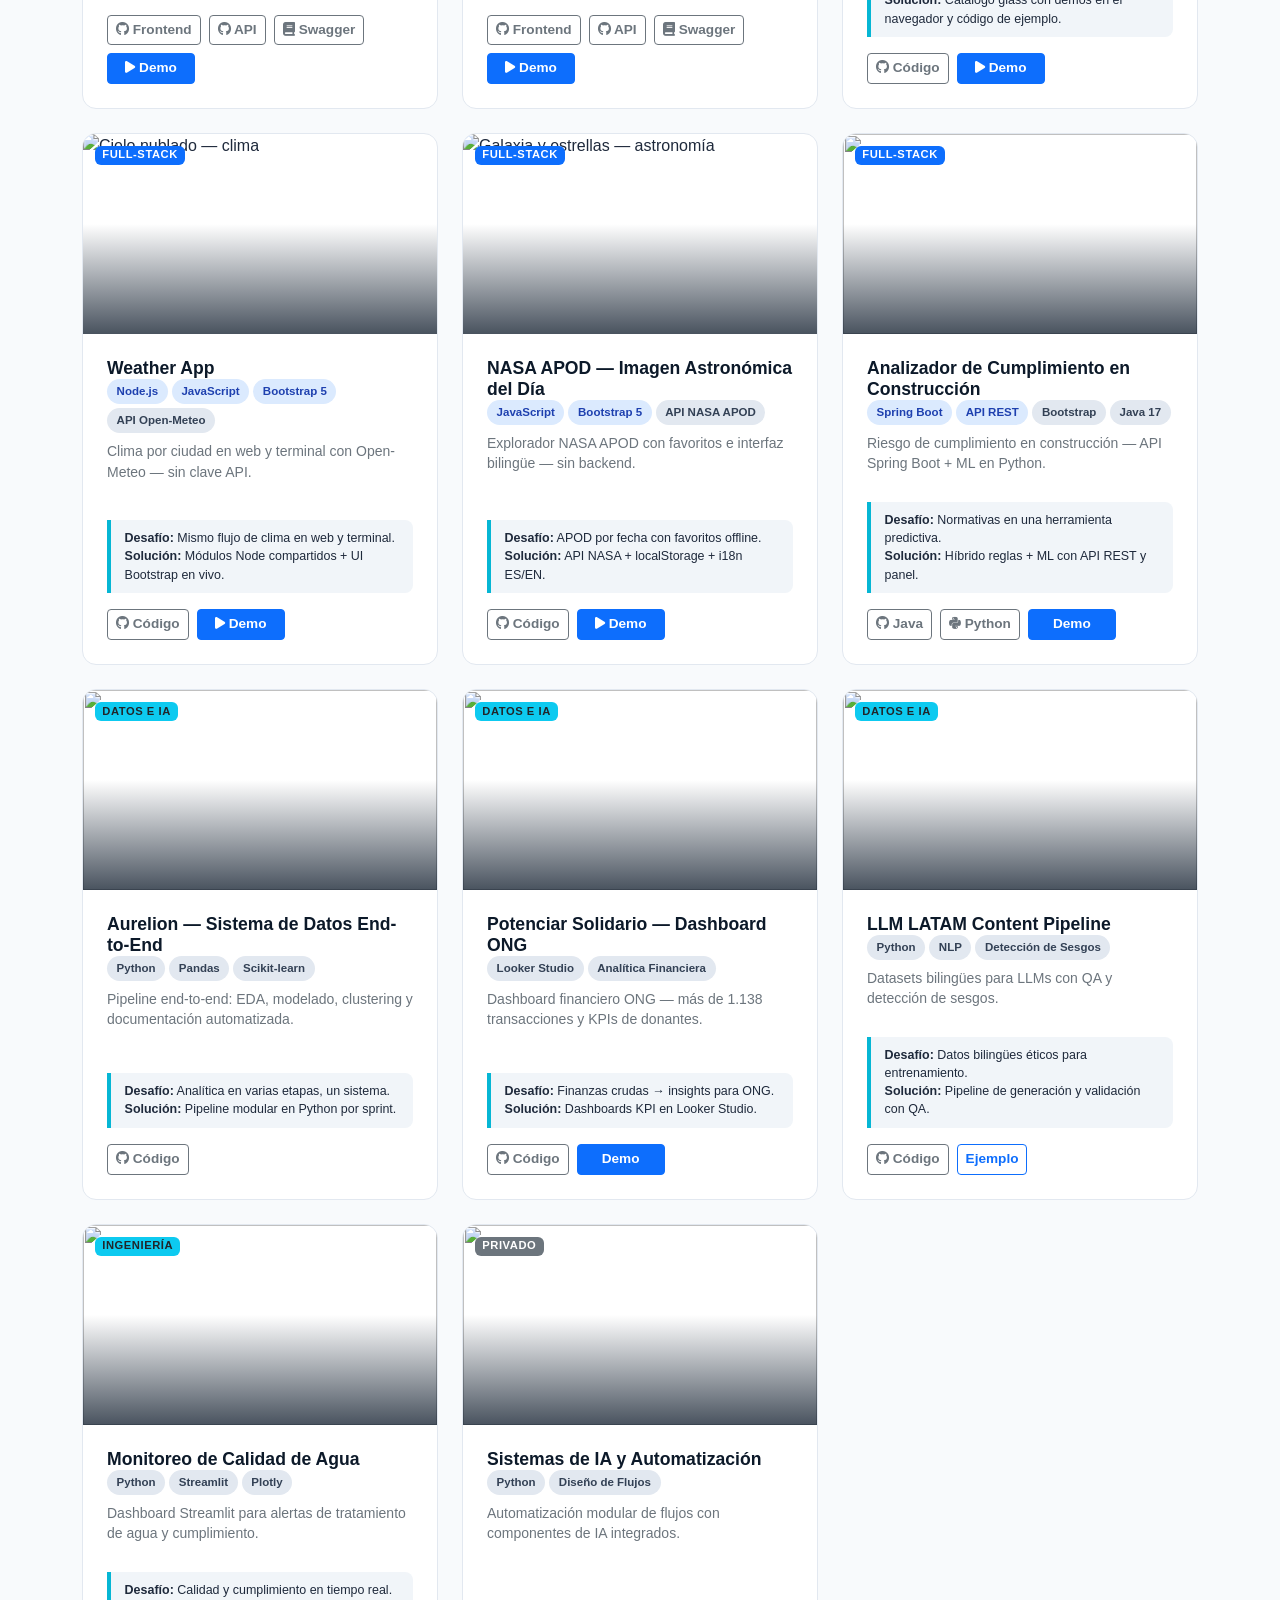
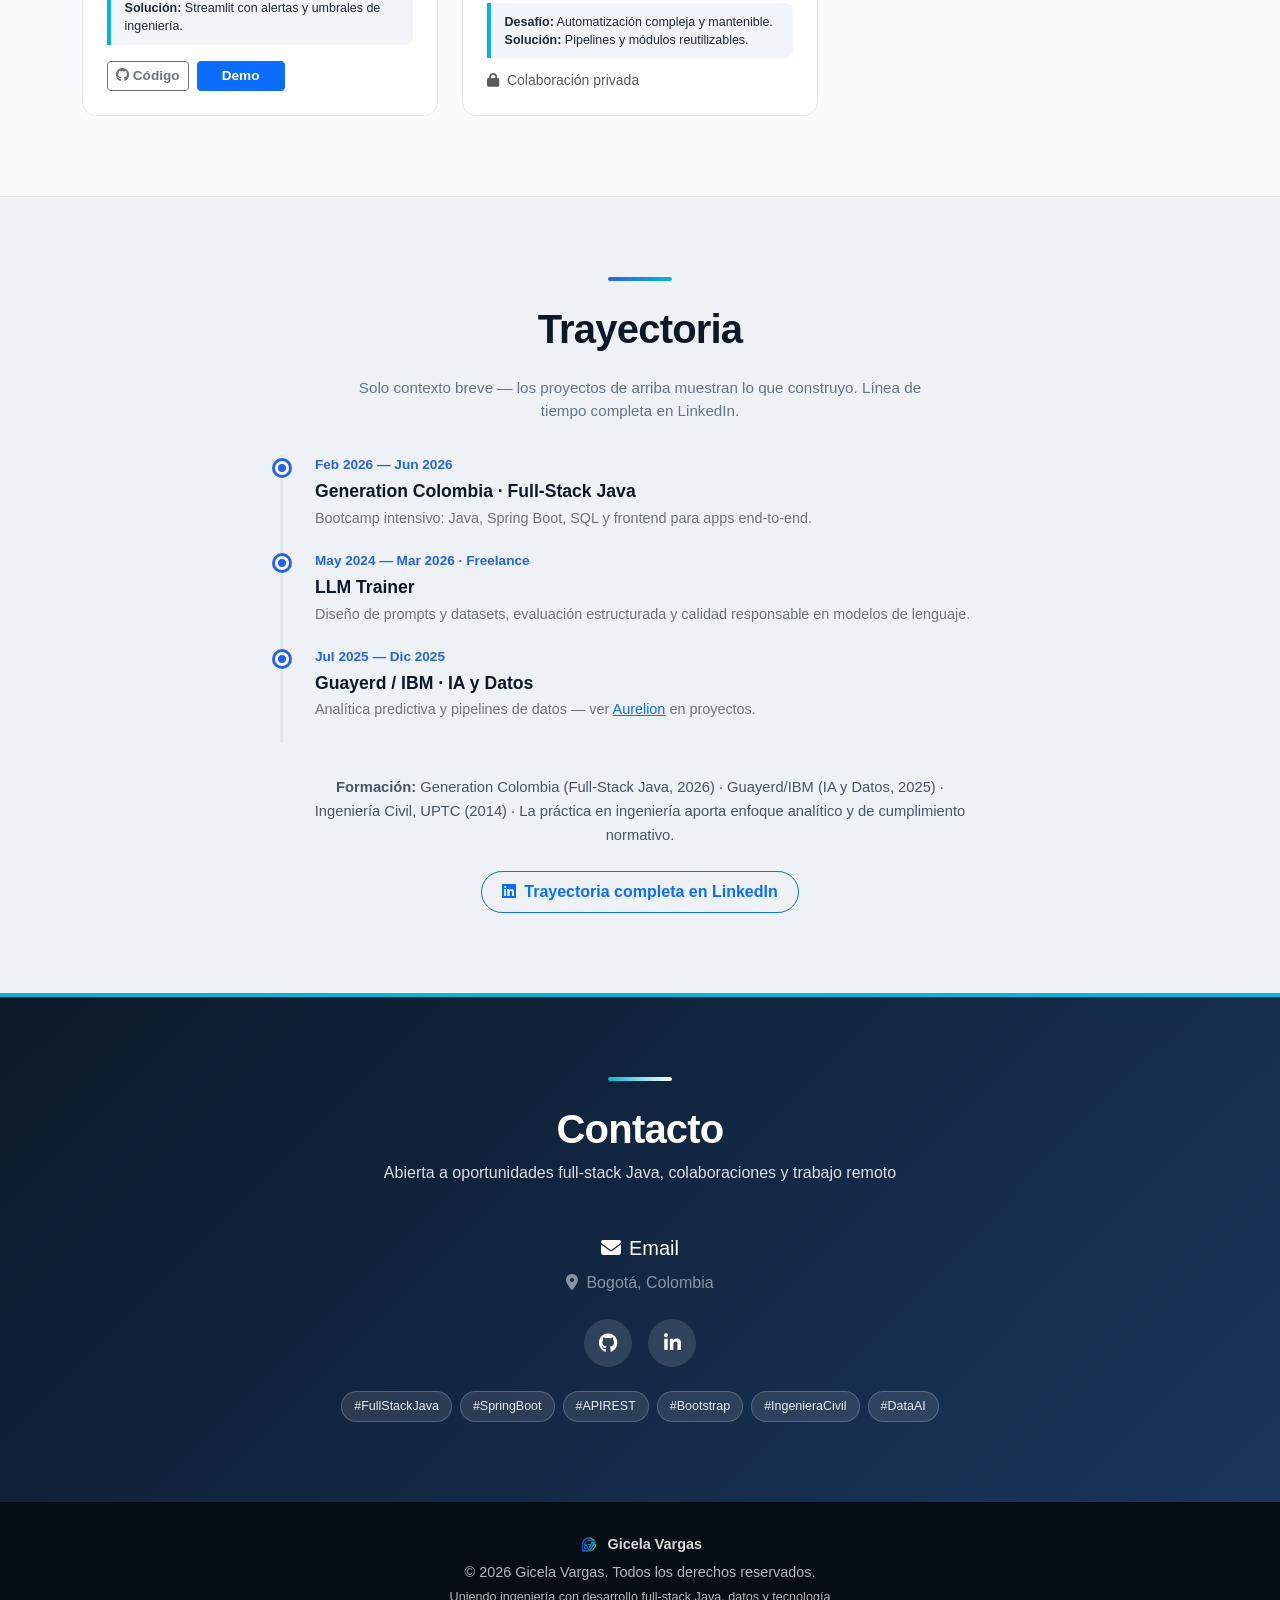
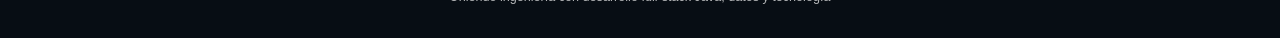
==== commit 70ea150c: "Connect the NordicStore demo on the bilingual project cards." ====
--- a/index-es.html
+++ b/index-es.html
@@ -229,10 +229,9 @@
             <article class="project-card">
               <div class="card-img-wrap">
                 <span class="badge bg-primary project-badge">Full-Stack</span>
-                <span class="badge bg-warning text-dark project-badge-status">En progreso</span>
-                <div class="card-img-link" role="img" aria-label="NordicStore plataforma e-commerce con microservicios">
-                  <img src="https://images.pexels.com/photos/1884581/pexels-photo-1884581.jpeg?auto=compress&amp;cs=tinysrgb&amp;w=600" alt="Boutique de moda minimal — NordicStore e-commerce" loading="lazy">
-                </div>
+                <a href="https://enithv.github.io/NordicStore/" target="_blank" rel="noopener noreferrer" class="card-img-link" aria-label="Abrir demo de NordicStore">
+                  <img src="img/nordicstore-banner.png" class="card-img-banner" alt="NordicStore — demo de e-commerce" loading="lazy">
+                </a>
               </div>
               <div class="card-body">
                 <h3 class="card-title">NordicStore — E-Commerce con Microservicios</h3>
@@ -245,14 +244,16 @@
                   <span class="tech-badge">MongoDB</span>
                   <span class="tech-badge">PostgreSQL</span>
                 </div>
-                <p class="text-secondary small project-desc flex-grow-1">Proyecto personal de arquitectura distribuida: Config Server, Eureka, API Gateway y microservicios de dominio (customer, product, cart, order, payment, notification), con Keycloak (OAuth2/OIDC + JWT) y SPA en Angular para el flujo completo de compra.</p>
-                <div class="challenge-box">
-                  <strong>Desafío:</strong> Pasar de un monolito modular a servicios desplegables por separado sin perder seguridad ni una UX clara.<br>
-                  <strong>Solución:</strong> JWT en profundidad (gateway + cada servicio), OpenFeign con propagación de auth, orquestación local con Docker Compose; siguiente: pulir UI y preparar despliegue en la nube.
+                <p class="text-secondary small project-desc flex-grow-1">Demo público de la tienda (catálogo, carrito, pedidos, PayPal/Wompi demo y asistente) más un API Spring Boot con los mismos servicios de dominio (customer, product, cart, order, payment, notification, assistant). El laboratorio de microservicios (Gateway, Eureka, Keycloak, Angular) queda aparte para la arquitectura distribuida.</p>
+                <div class="challenge-box">
+                  <strong>Desafío:</strong> Que un visitante recorra toda la compra en el navegador sin 13 contenedores, sin perder los servicios de dominio.<br>
+                  <strong>Solución:</strong> Tienda estática en GitHub Pages + un API con JWT (mismo patrón que Style Factory); catálogo de respaldo si Render está despertando. El stack Docker/Keycloak se mantiene como laboratorio de arquitectura.
                 </div>
                 <div class="project-links d-flex flex-wrap gap-2 mt-auto">
-                  <span class="btn btn-sm btn-outline-secondary disabled" aria-disabled="true"><i class="fa-solid fa-code-branch me-1"></i>Repo pronto</span>
-                  <span class="btn btn-sm btn-outline-secondary disabled" aria-disabled="true"><i class="fa-solid fa-play me-1"></i>Demo solo local</span>
+                  <a href="https://github.com/EnithV/NordicStore" class="btn btn-sm btn-outline-secondary" target="_blank" rel="noopener noreferrer"><i class="fab fa-github"></i> Frontend</a>
+                  <a href="https://github.com/EnithV/nordicstore-backend" class="btn btn-sm btn-outline-secondary" target="_blank" rel="noopener noreferrer"><i class="fab fa-github"></i> API</a>
+                  <a href="https://nordicstore-api.onrender.com/swagger-ui/index.html" class="btn btn-sm btn-outline-secondary" target="_blank" rel="noopener noreferrer"><i class="fa-solid fa-book me-1"></i>Swagger</a>
+                  <a href="https://enithv.github.io/NordicStore/" class="btn btn-sm btn-primary" target="_blank" rel="noopener noreferrer"><i class="fa-solid fa-play me-1"></i>Demo</a>
                 </div>
               </div>
             </article>
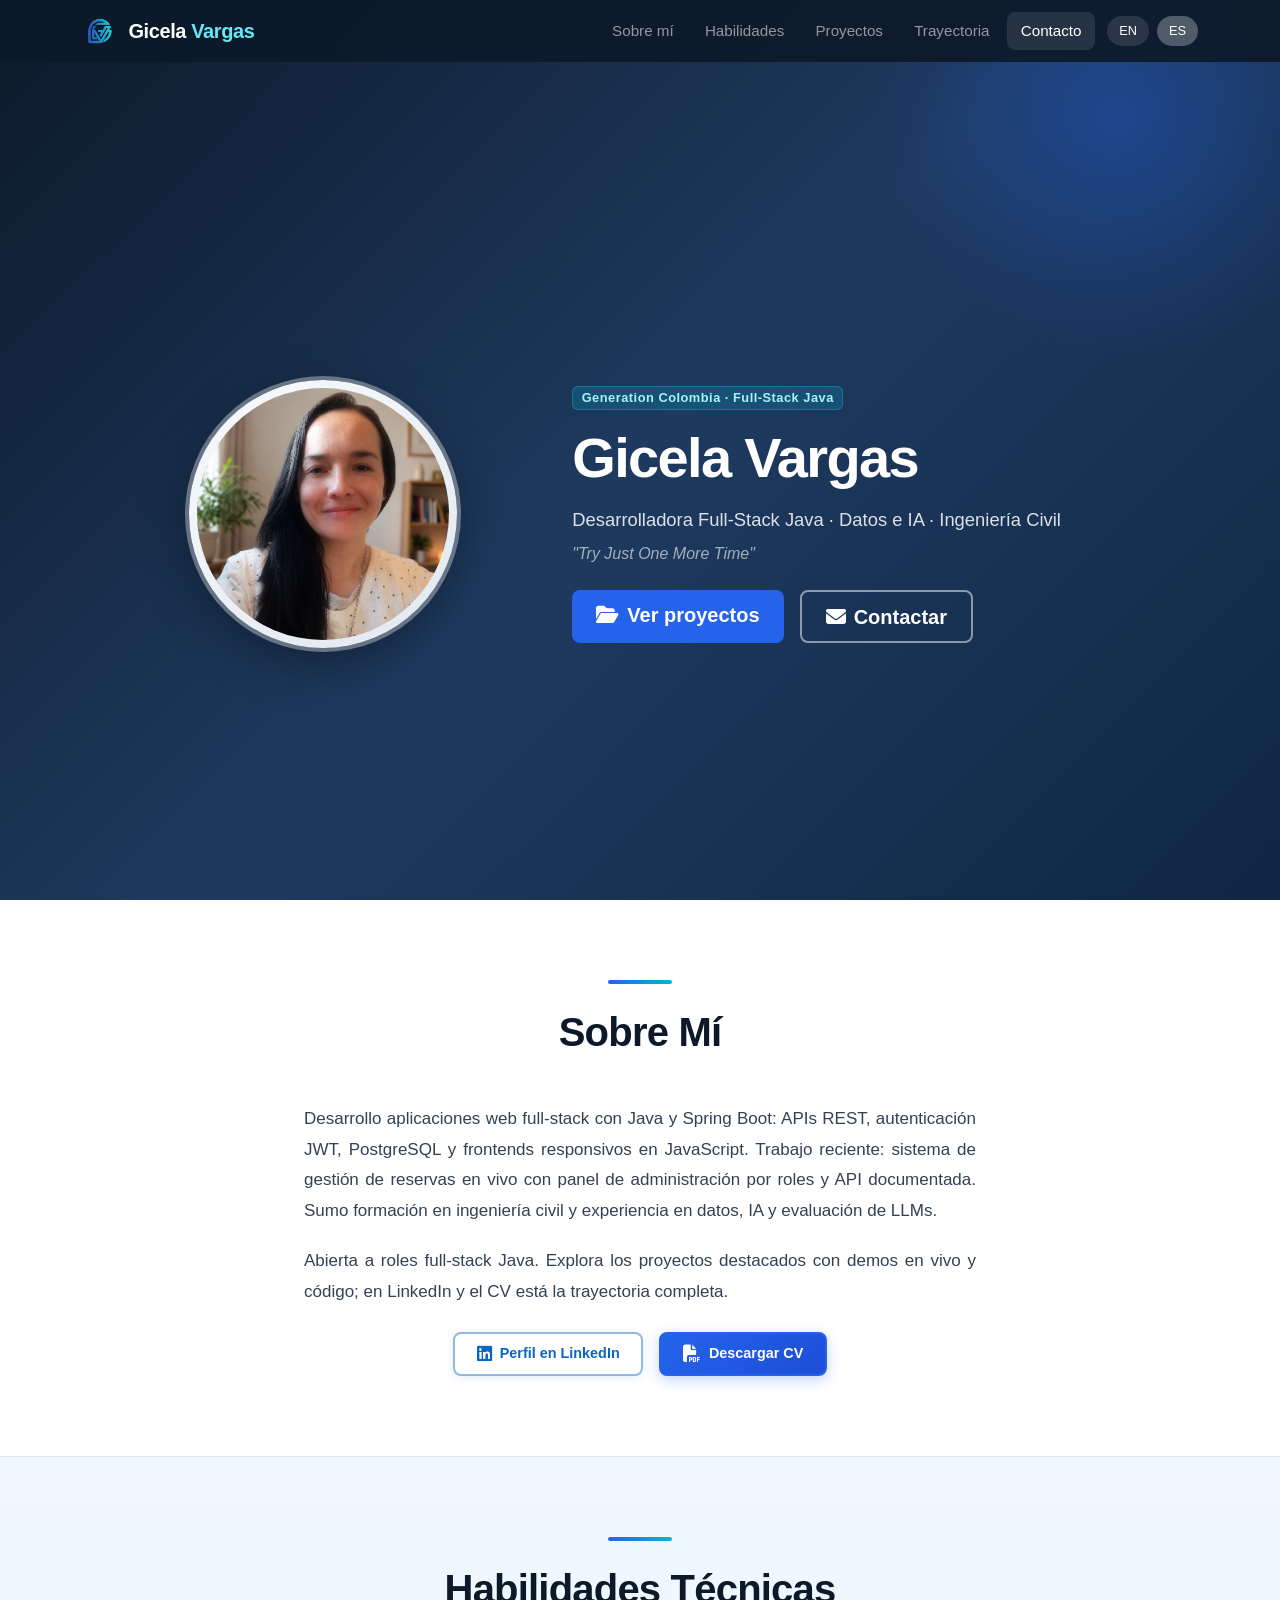
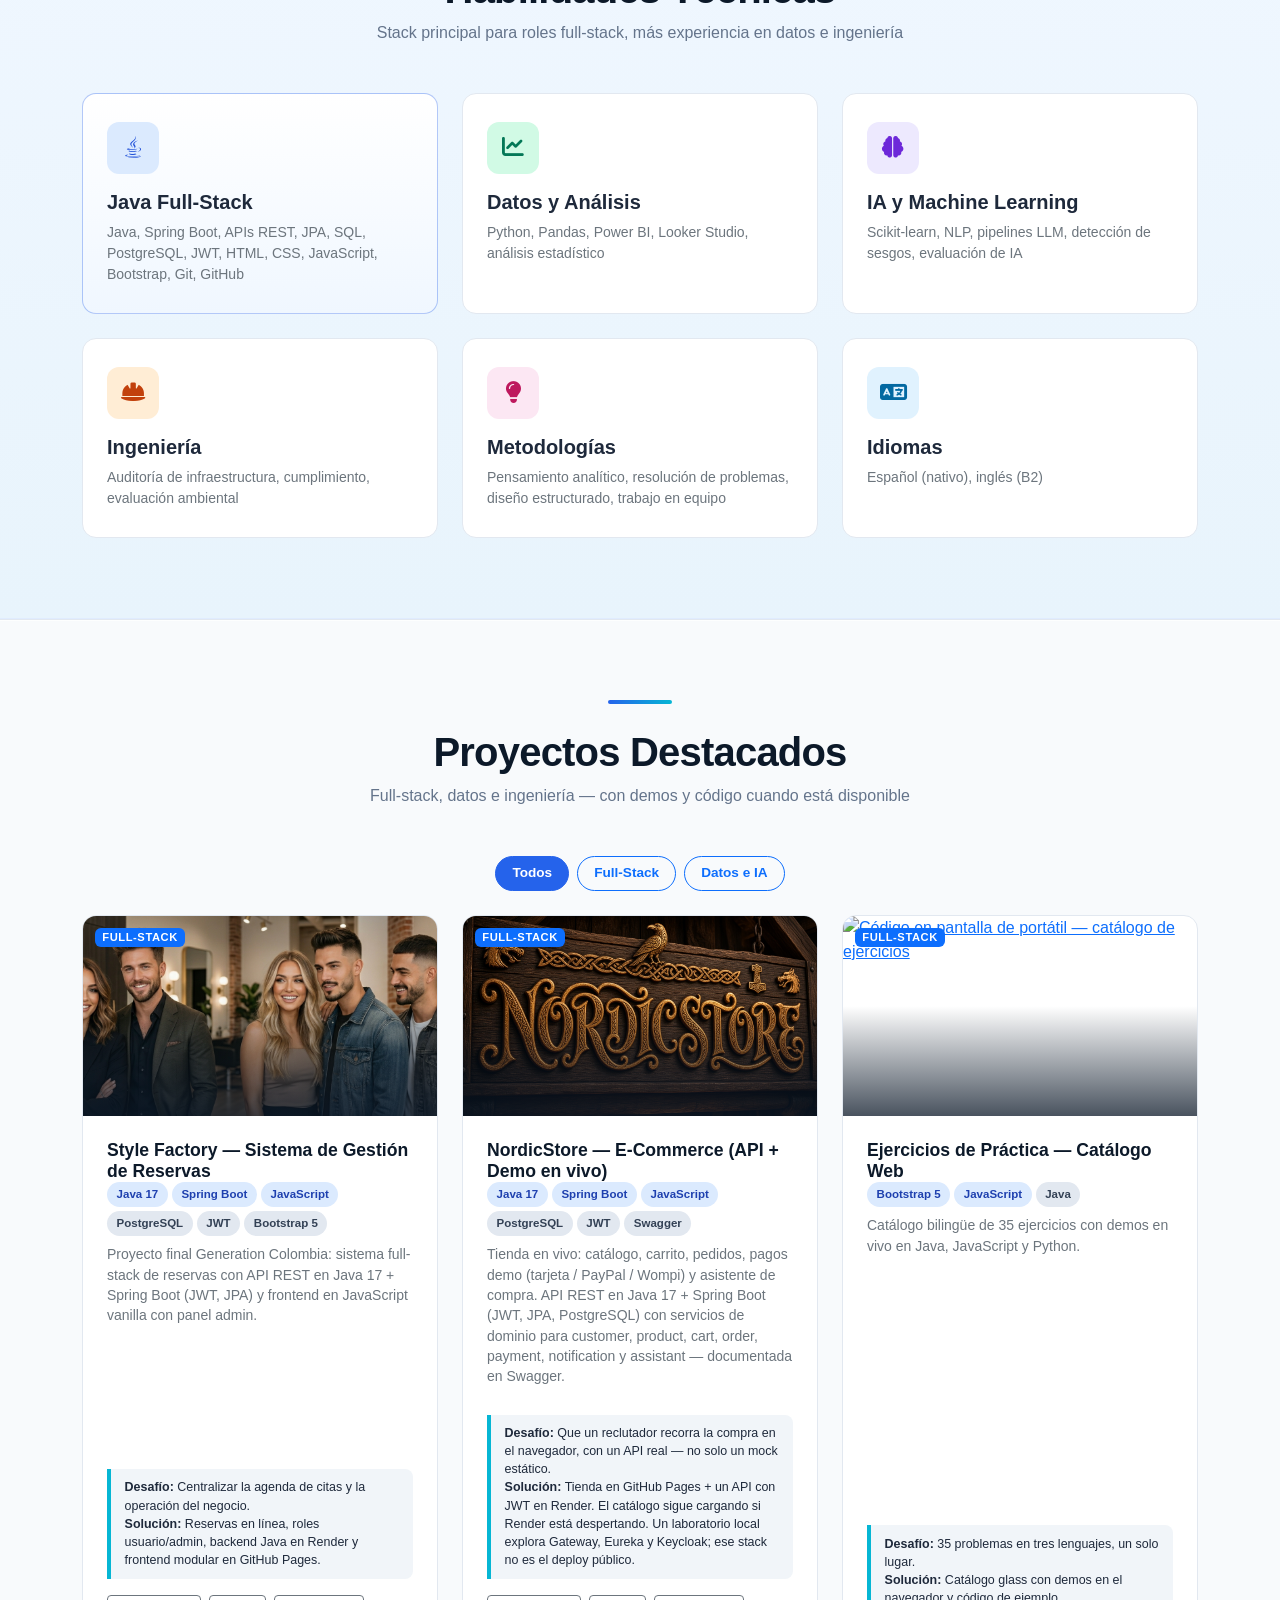
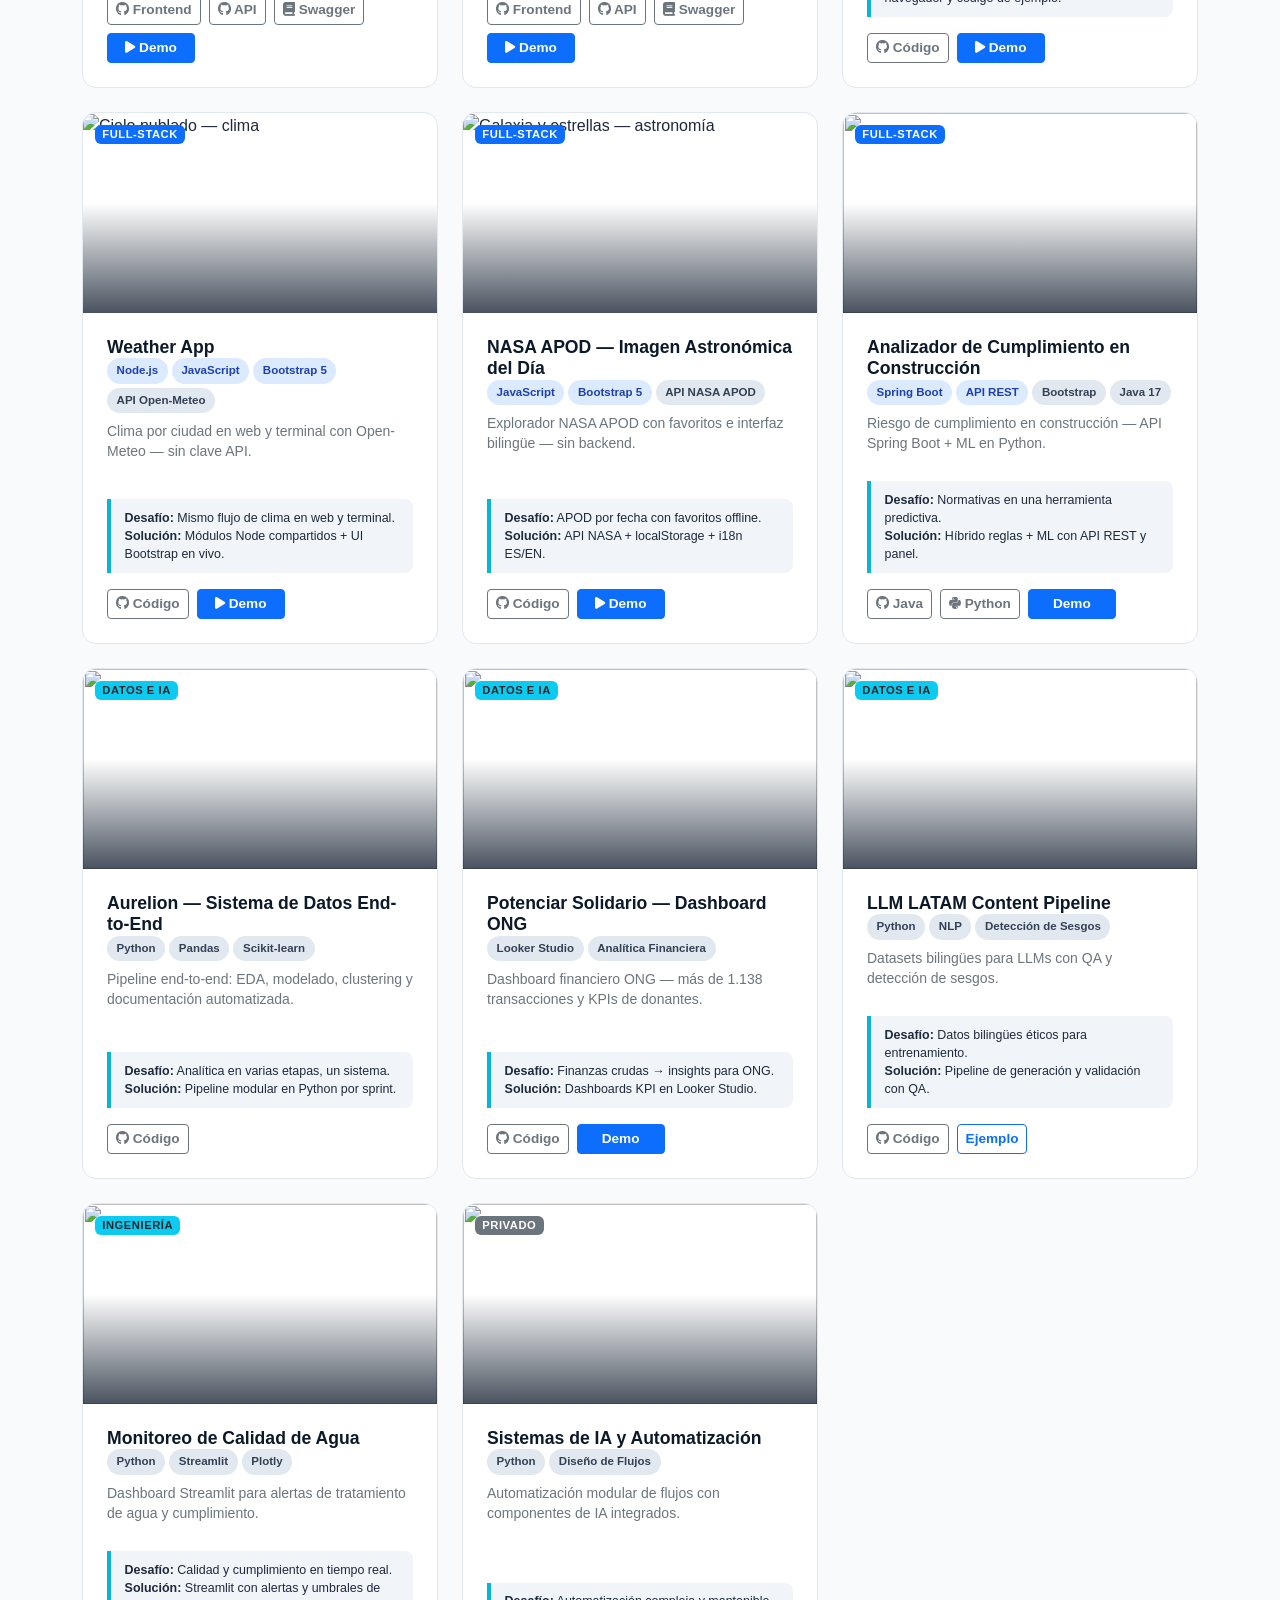
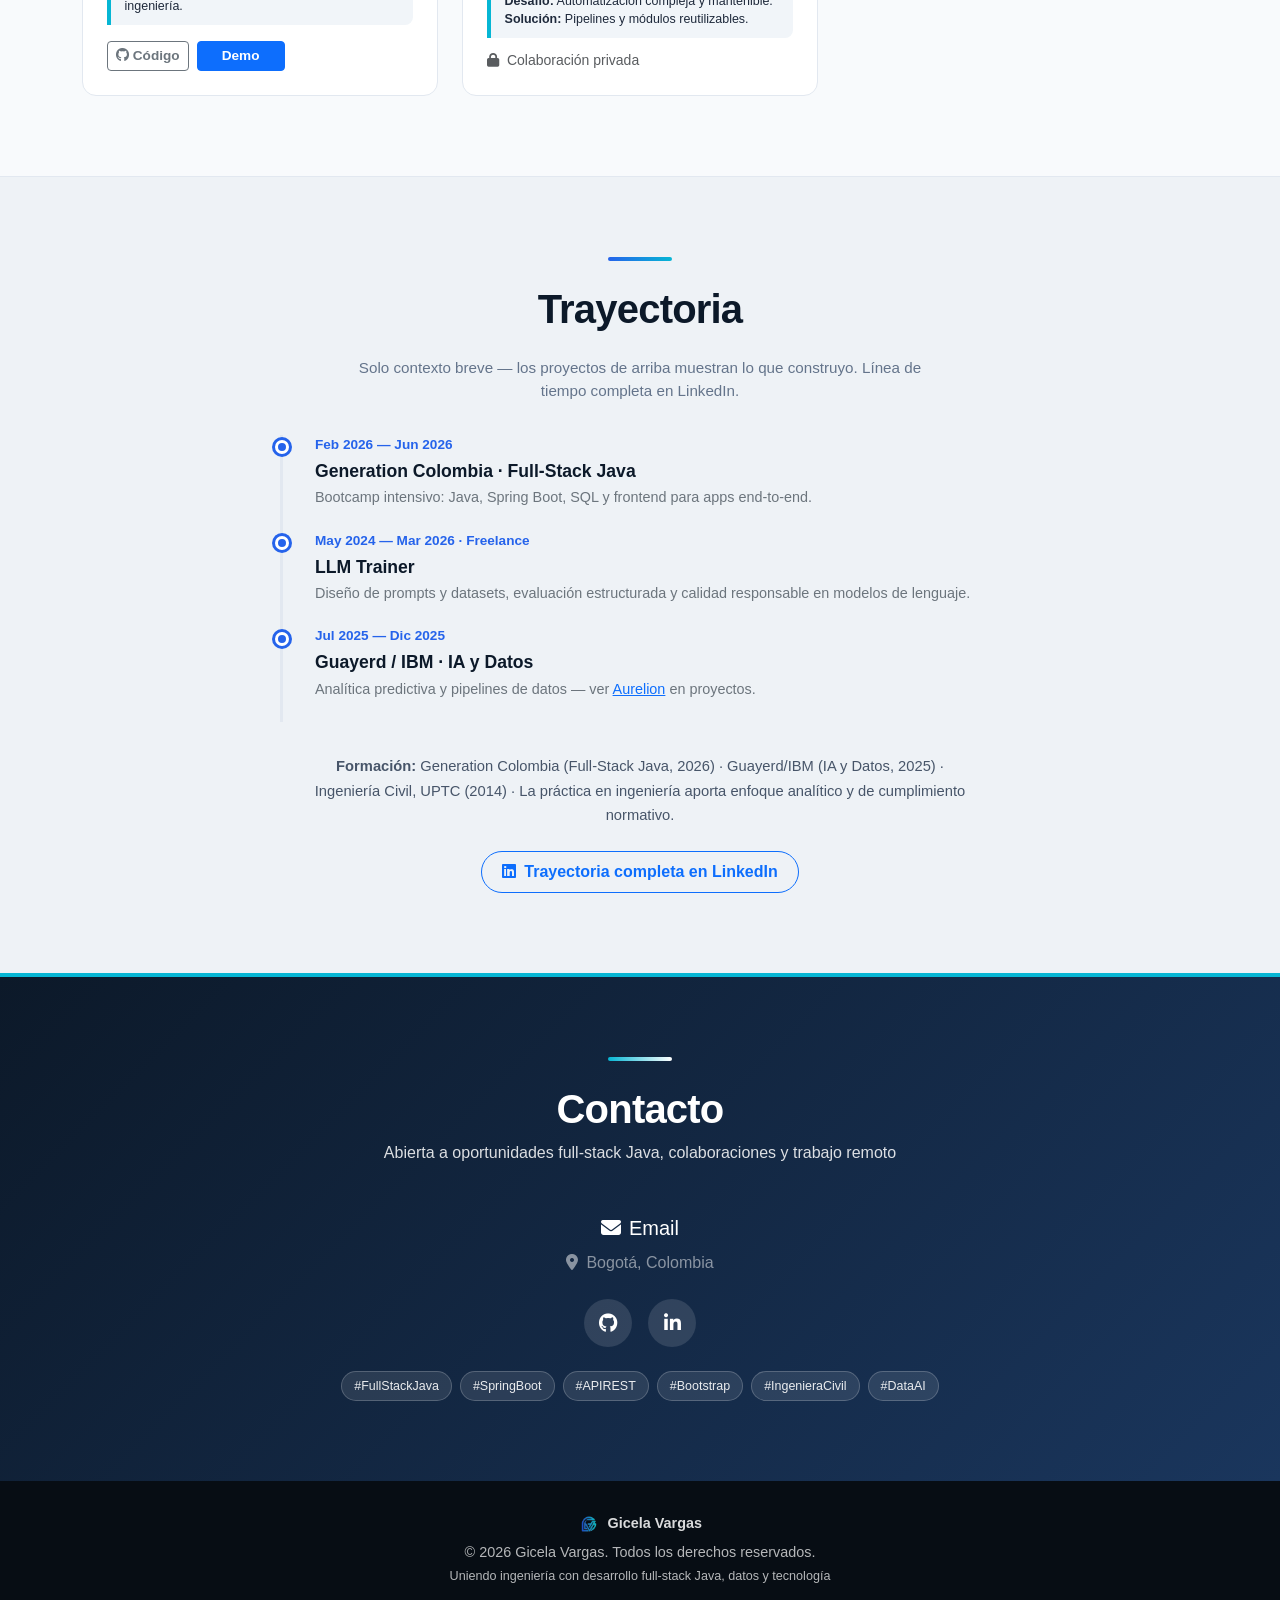
==== commit 9865dc8e: "Describe NordicStore as the live API demo, not as deployed microservices." ====
--- a/index-es.html
+++ b/index-es.html
@@ -234,20 +234,19 @@
                 </a>
               </div>
               <div class="card-body">
-                <h3 class="card-title">NordicStore — E-Commerce con Microservicios</h3>
-                <div class="d-flex flex-wrap gap-1 mb-2">
+                <h3 class="card-title">NordicStore — E-Commerce (API + Demo en vivo)</h3>
+                <div class="d-flex flex-wrap gap-1 mb-2">
+                  <span class="tech-badge primary-tech">Java 17</span>
                   <span class="tech-badge primary-tech">Spring Boot</span>
-                  <span class="tech-badge primary-tech">Spring Cloud</span>
-                  <span class="tech-badge primary-tech">Angular</span>
-                  <span class="tech-badge">Keycloak</span>
-                  <span class="tech-badge">Docker</span>
-                  <span class="tech-badge">MongoDB</span>
+                  <span class="tech-badge primary-tech">JavaScript</span>
                   <span class="tech-badge">PostgreSQL</span>
-                </div>
-                <p class="text-secondary small project-desc flex-grow-1">Demo público de la tienda (catálogo, carrito, pedidos, PayPal/Wompi demo y asistente) más un API Spring Boot con los mismos servicios de dominio (customer, product, cart, order, payment, notification, assistant). El laboratorio de microservicios (Gateway, Eureka, Keycloak, Angular) queda aparte para la arquitectura distribuida.</p>
-                <div class="challenge-box">
-                  <strong>Desafío:</strong> Que un visitante recorra toda la compra en el navegador sin 13 contenedores, sin perder los servicios de dominio.<br>
-                  <strong>Solución:</strong> Tienda estática en GitHub Pages + un API con JWT (mismo patrón que Style Factory); catálogo de respaldo si Render está despertando. El stack Docker/Keycloak se mantiene como laboratorio de arquitectura.
+                  <span class="tech-badge">JWT</span>
+                  <span class="tech-badge">Swagger</span>
+                </div>
+                <p class="text-secondary small project-desc flex-grow-1">Tienda en vivo: catálogo, carrito, pedidos, pagos demo (tarjeta / PayPal / Wompi) y asistente de compra. API REST en Java 17 + Spring Boot (JWT, JPA, PostgreSQL) con servicios de dominio para customer, product, cart, order, payment, notification y assistant — documentada en Swagger.</p>
+                <div class="challenge-box">
+                  <strong>Desafío:</strong> Que un reclutador recorra la compra en el navegador, con un API real — no solo un mock estático.<br>
+                  <strong>Solución:</strong> Tienda en GitHub Pages + un API con JWT en Render. El catálogo sigue cargando si Render está despertando. Un laboratorio local explora Gateway, Eureka y Keycloak; ese stack no es el deploy público.
                 </div>
                 <div class="project-links d-flex flex-wrap gap-2 mt-auto">
                   <a href="https://github.com/EnithV/NordicStore" class="btn btn-sm btn-outline-secondary" target="_blank" rel="noopener noreferrer"><i class="fab fa-github"></i> Frontend</a>
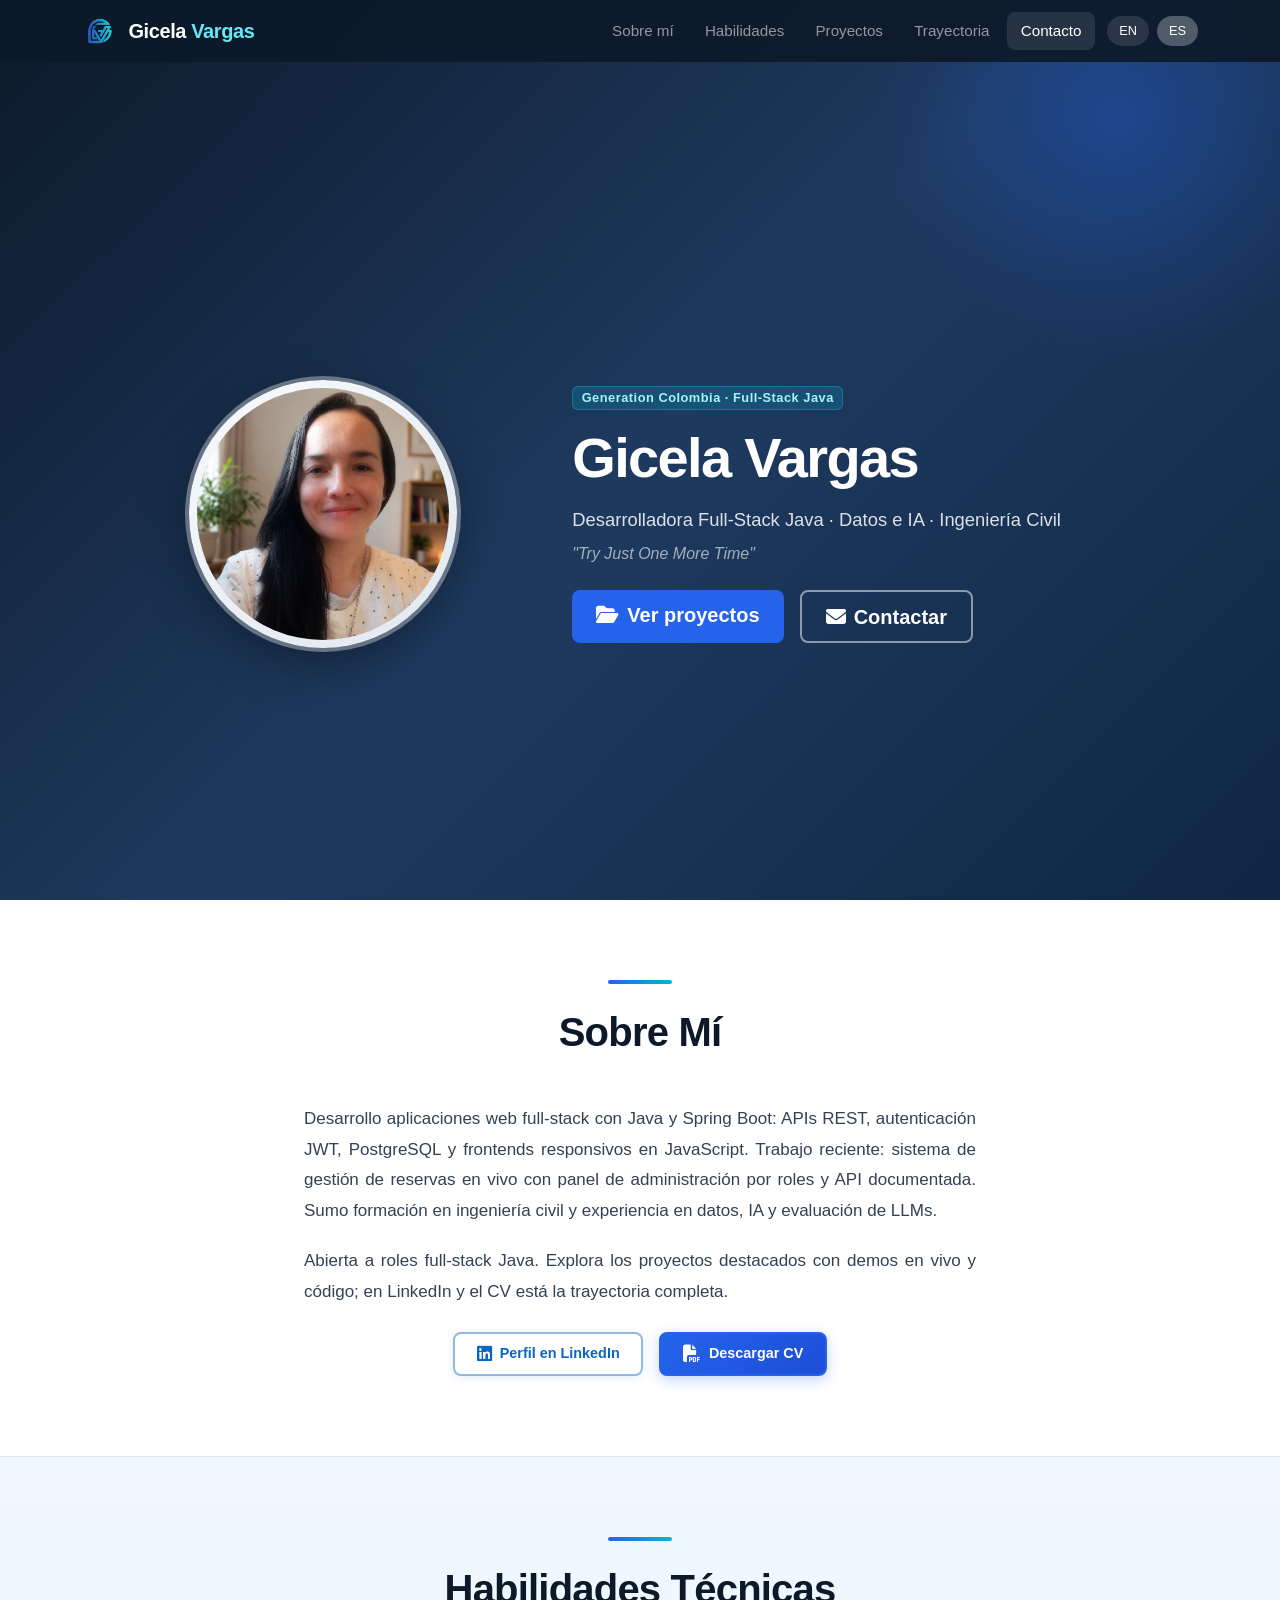
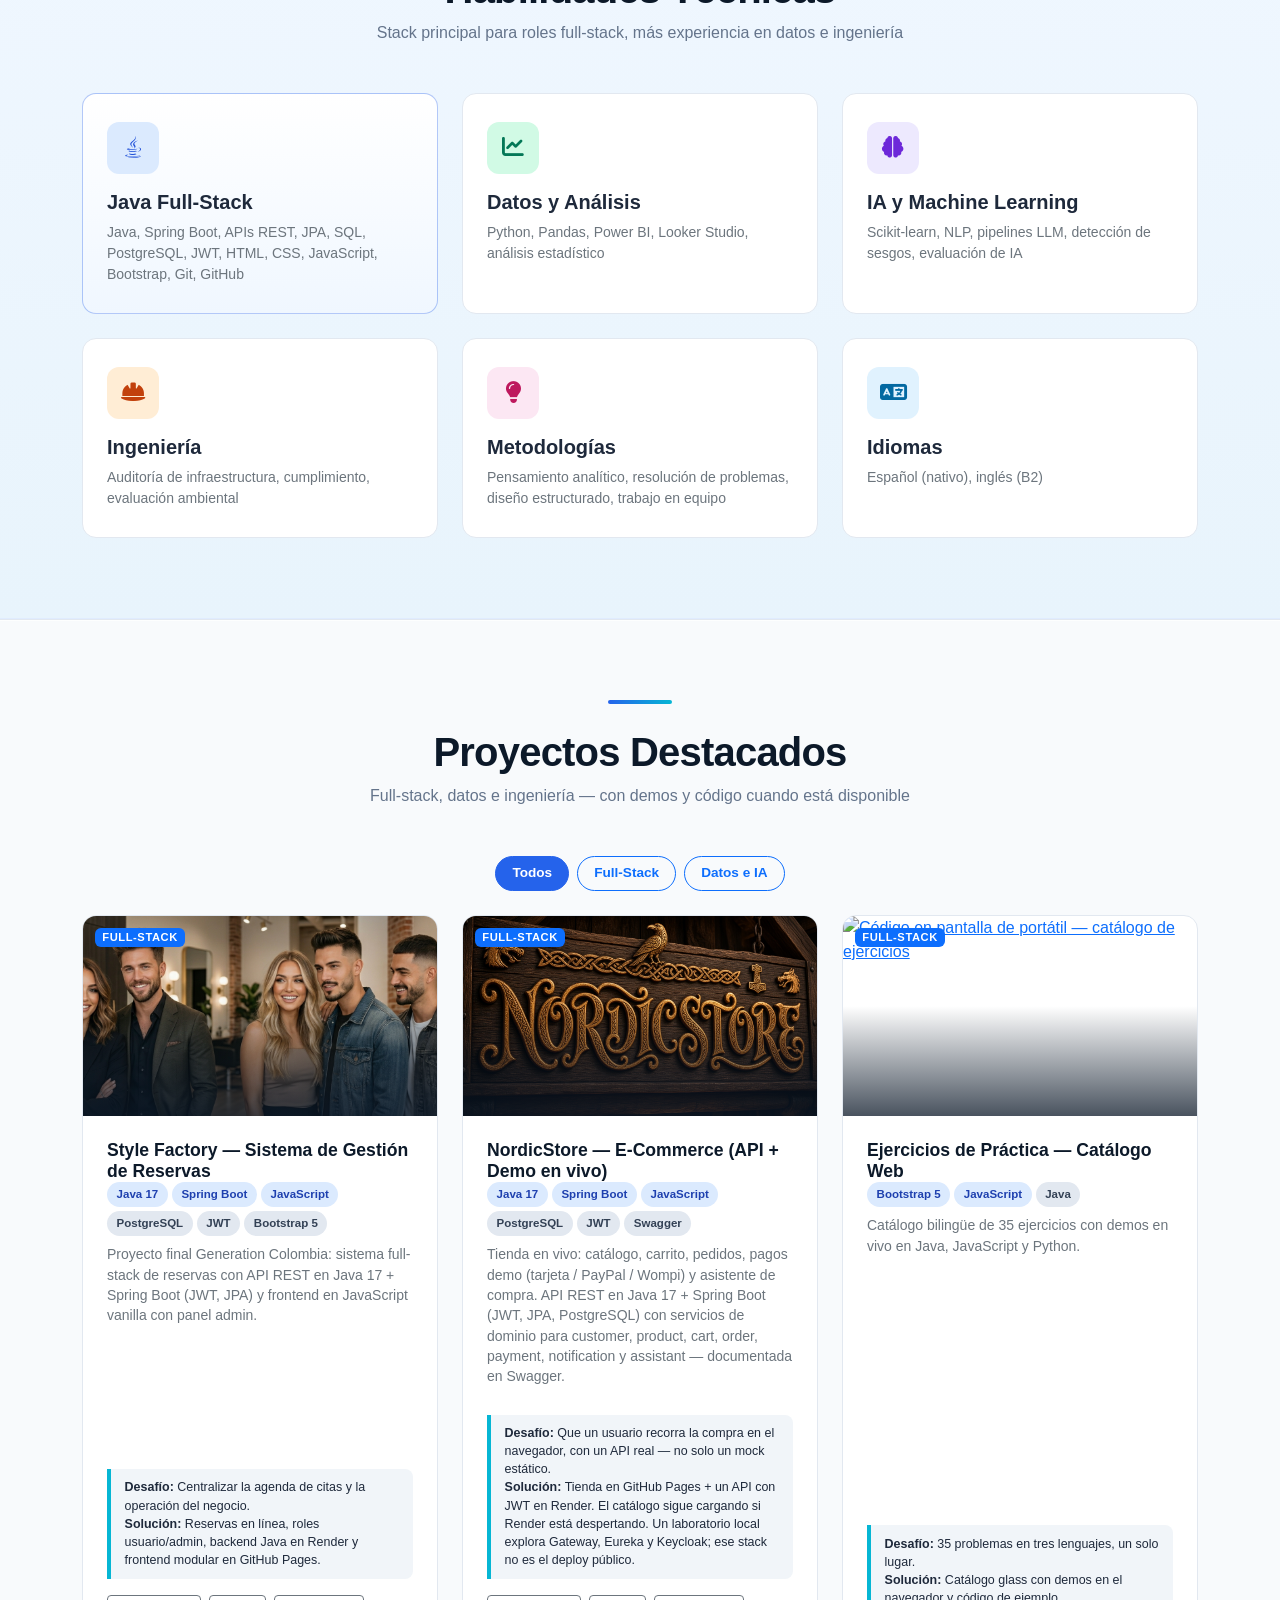
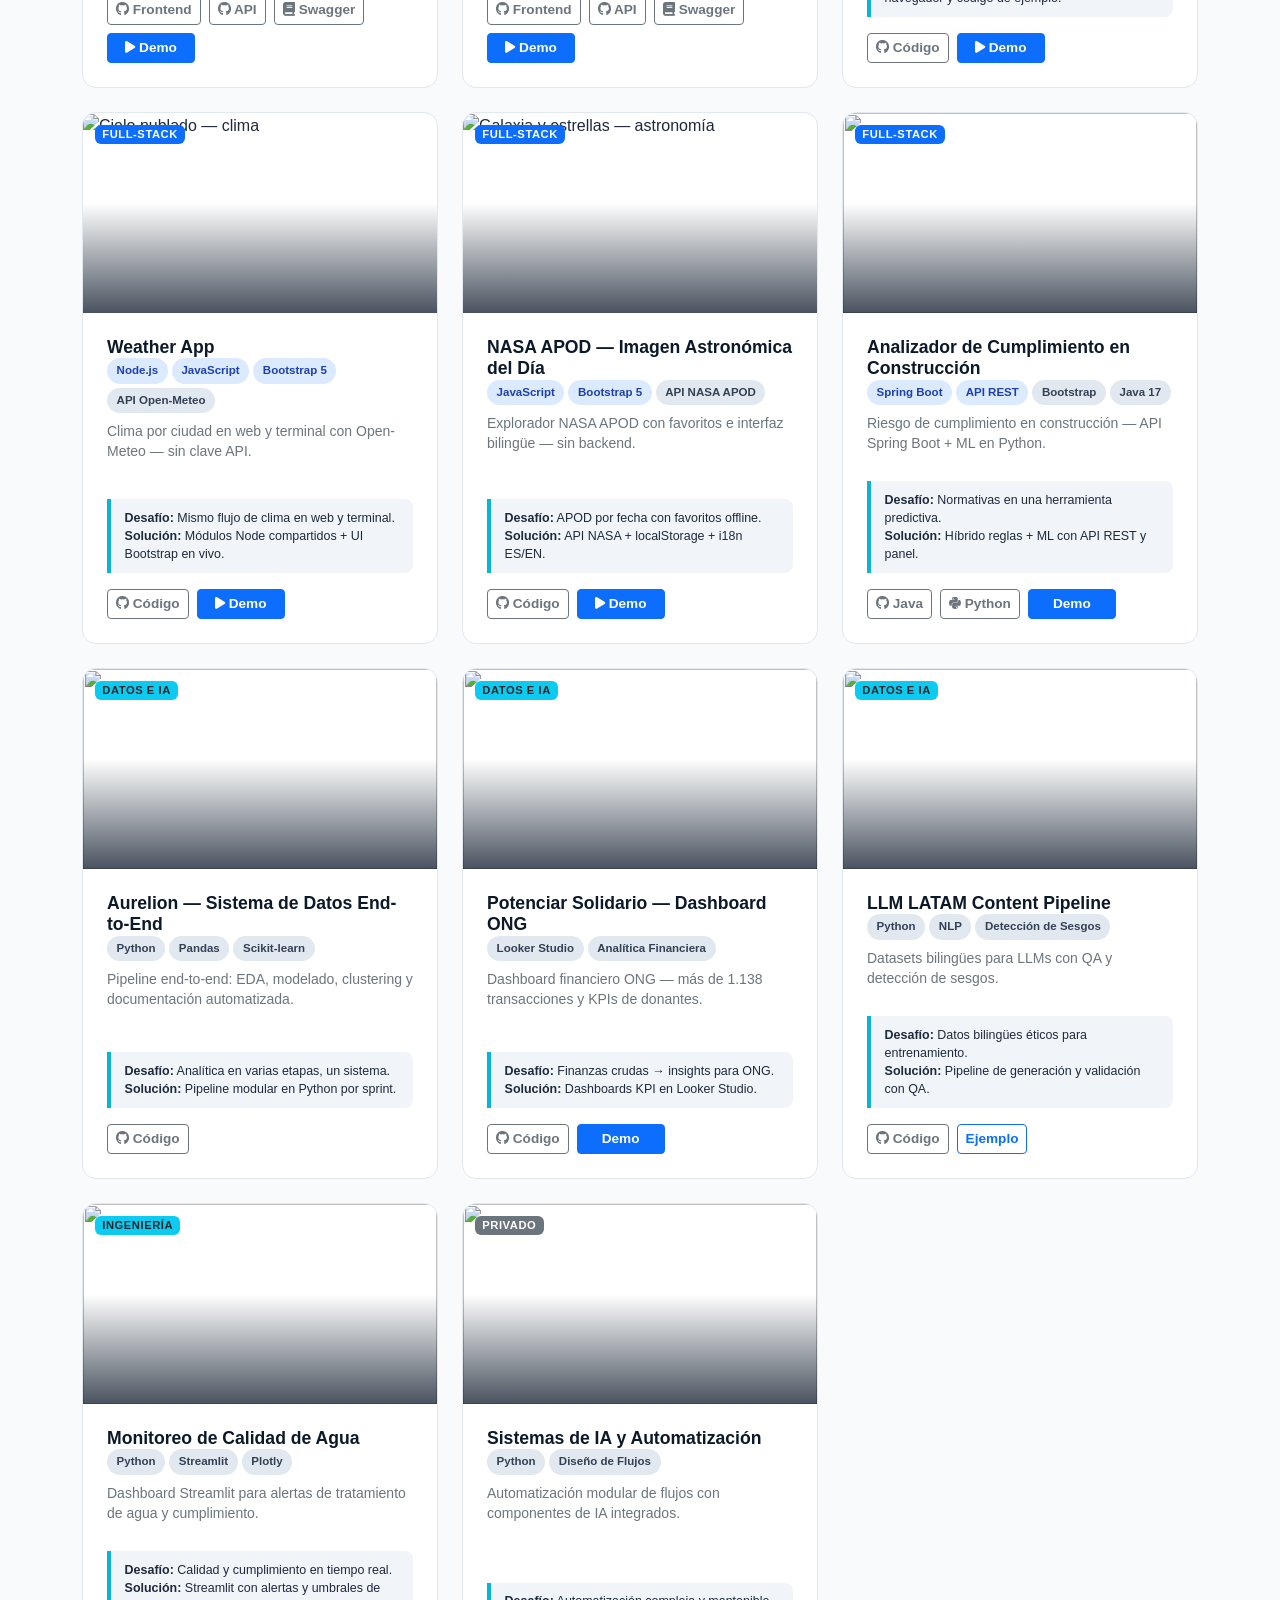
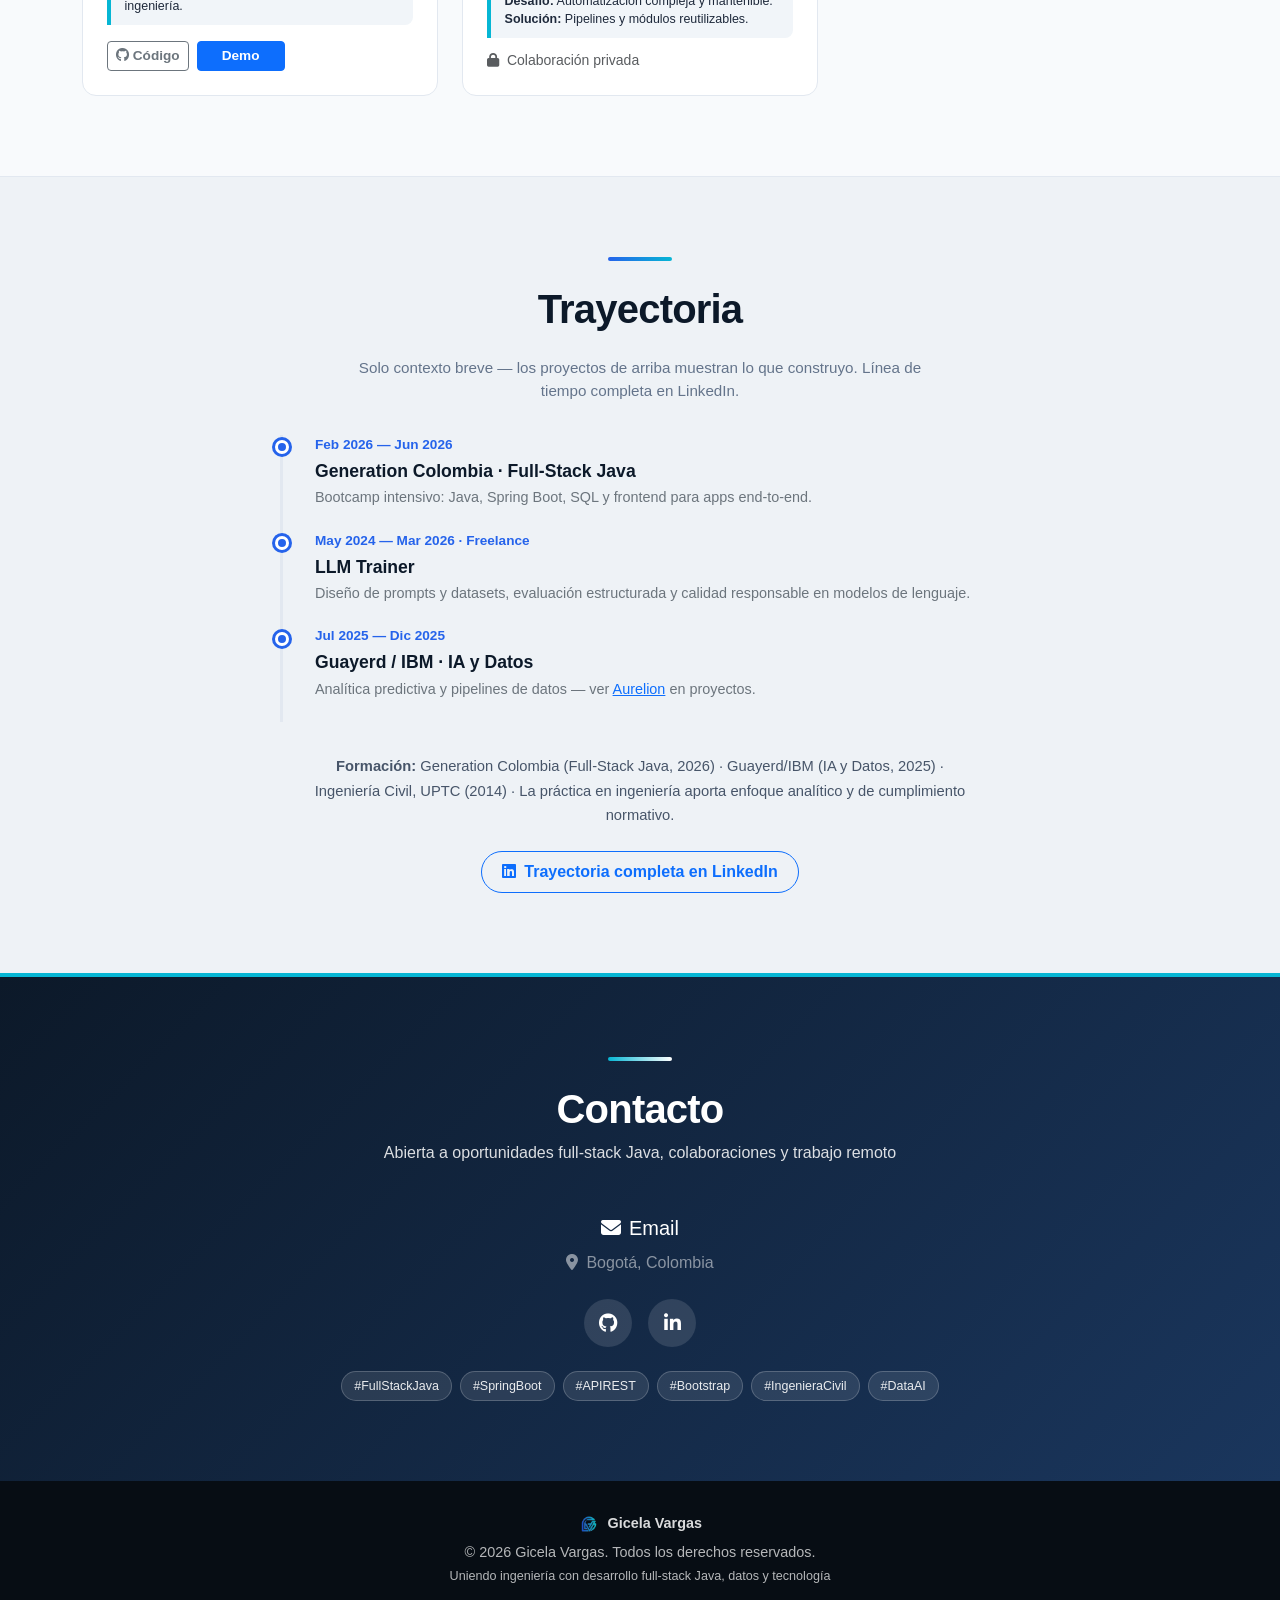
==== commit d4bd9e16: "Say user, not recruiter, in the NordicStore challenge line." ====
--- a/index-es.html
+++ b/index-es.html
@@ -245,7 +245,7 @@
                 </div>
                 <p class="text-secondary small project-desc flex-grow-1">Tienda en vivo: catálogo, carrito, pedidos, pagos demo (tarjeta / PayPal / Wompi) y asistente de compra. API REST en Java 17 + Spring Boot (JWT, JPA, PostgreSQL) con servicios de dominio para customer, product, cart, order, payment, notification y assistant — documentada en Swagger.</p>
                 <div class="challenge-box">
-                  <strong>Desafío:</strong> Que un reclutador recorra la compra en el navegador, con un API real — no solo un mock estático.<br>
+                  <strong>Desafío:</strong> Que un usuario recorra la compra en el navegador, con un API real — no solo un mock estático.<br>
                   <strong>Solución:</strong> Tienda en GitHub Pages + un API con JWT en Render. El catálogo sigue cargando si Render está despertando. Un laboratorio local explora Gateway, Eureka y Keycloak; ese stack no es el deploy público.
                 </div>
                 <div class="project-links d-flex flex-wrap gap-2 mt-auto">
